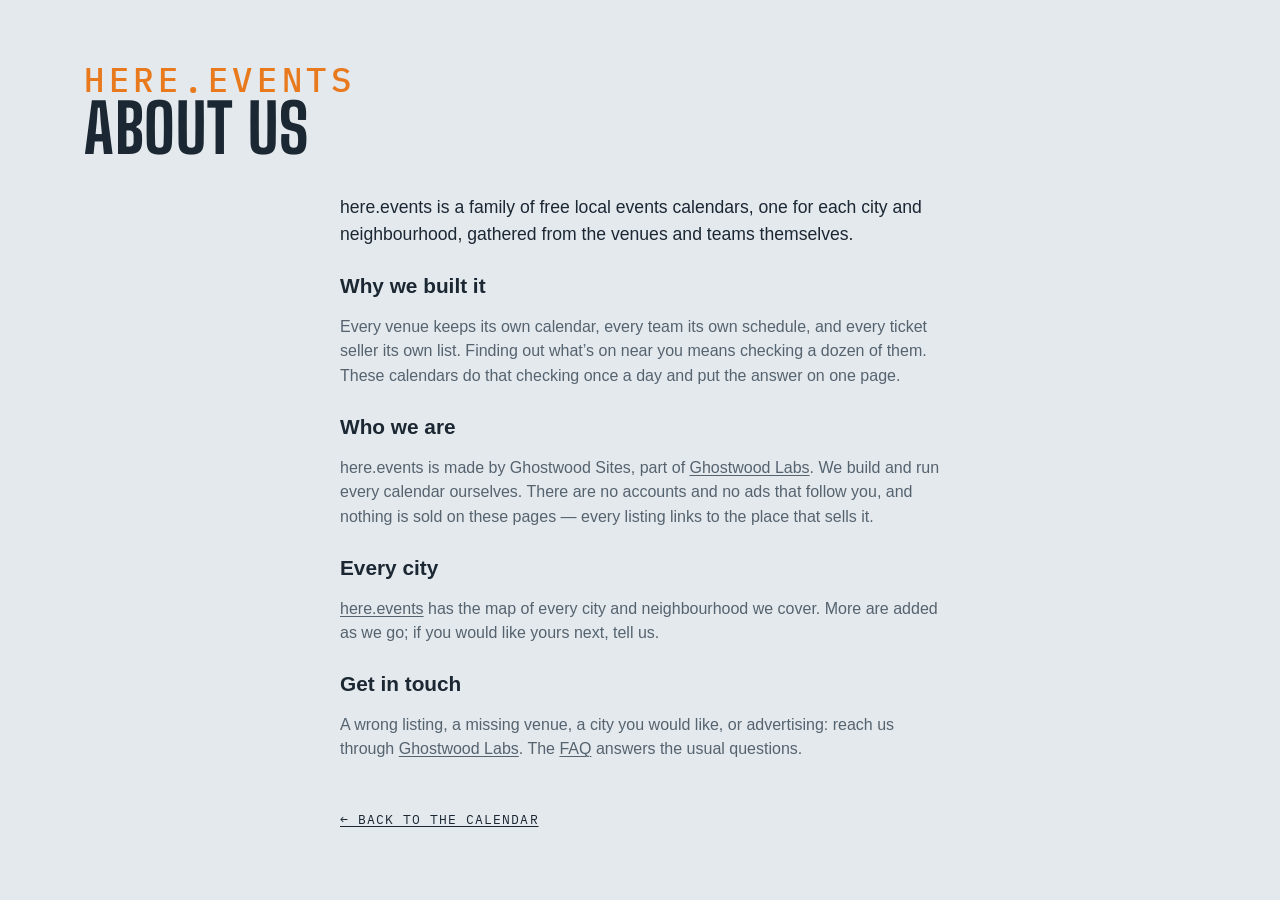
==== site/about.html @ 769c5315 "Sources and About Us as their own pages, FAQ the same on every site, More Cities centred Co-Authored" ====
<!DOCTYPE html>
<html lang="en">
<head>
<meta charset="utf-8">
<meta name="viewport" content="width=device-width, initial-scale=1, viewport-fit=cover">
<meta name="theme-color" media="(prefers-color-scheme: light)" content="#edf1f4">
<meta name="theme-color" media="(prefers-color-scheme: dark)" content="#141a20">
<script>
  try {
    var t = localStorage.getItem('lqa-theme');
    var PHONE = '(max-width: 640px), (pointer: coarse) and (max-height: 500px)';
    if ((t === 'light' || t === 'dark') && !matchMedia(PHONE).matches) document.documentElement.dataset.theme = t;
  } catch (e) { /* no storage — system it is */ }
</script>
<title>About Us — here.events</title>
<meta name="description" content="About here.events: free local events calendars for each city and neighbourhood, gathered from the venues and teams themselves.">
<link rel="icon" href="favicon.svg" type="image/svg+xml">
<link rel="preconnect" href="https://fonts.googleapis.com">
<link rel="preconnect" href="https://fonts.gstatic.com" crossorigin>
<link href="https://fonts.googleapis.com/css2?family=Big+Shoulders:opsz,wght@10..72,500;10..72,700&family=IBM+Plex+Mono:wght@400;500&display=swap" rel="stylesheet">
<link rel="stylesheet" href="styles.css?v=__V__">
<script src="city.js?v=__V__"></script>
</head>
<body>

<!-- the Ghostwood Labs mark, drawn once; the masthead and the footer <use> it -->
<svg width="0" height="0" style="position:absolute" aria-hidden="true">
  <symbol id="gw-mark" viewBox="0 0 576 576">
    <g fill="none" stroke="currentColor" stroke-width="24" stroke-linecap="round" stroke-linejoin="round">
      <path d="M300.19 51.03A26 26 0 0 1 275.81 51.03L235.63 29.71A26 26 0 0 0 210.57 30.08L103.63 91.02A26 26 0 0 0 90.5 113.61L90.5 161.4A26 26 0 0 1 77.38 183.98L39.62 205.52A26 26 0 0 0 26.5 228.1L26.5 347.9A26 26 0 0 0 39.62 370.48L77.38 392.02A26 26 0 0 1 90.5 414.6L90.5 462.39A26 26 0 0 0 103.63 484.98L210.57 545.92A26 26 0 0 0 235.63 546.29L275.81 524.97A26 26 0 0 1 300.19 524.97L340.37 546.29A26 26 0 0 0 365.43 545.92L472.37 484.98A26 26 0 0 0 485.5 462.39L485.5 414.6A26 26 0 0 1 498.62 392.02L536.38 370.48A26 26 0 0 0 549.5 347.9L549.5 228.1A26 26 0 0 0 536.38 205.52L498.62 183.98A26 26 0 0 1 485.5 161.4L485.5 113.61A26 26 0 0 0 472.37 91.02L365.43 30.08A26 26 0 0 0 340.37 29.71L300.19 51.03Z"/>
      <path d="M288 57.5L288 177.5"/>
      <path d="M288 518.5L288 403.5"/>
      <path d="M90.5 176.5L144.63 204.58A26 26 0 0 0 169.19 204.26L209.58 181.92A26 26 0 0 0 223 159.17L223 101.5L158.5 137.5"/>
      <path d="M485.5 176.5L431.37 204.58A26 26 0 0 1 406.81 204.26L366.42 181.92A26 26 0 0 1 353 159.17L353 101.5L417.5 137.5"/>
      <path d="M157 211L157 287.5"/>
      <path d="M419 211L419 287.5"/>
      <path d="M90.5 399.5L144.63 371.42A26 26 0 0 1 169.19 371.74L209.58 394.08A26 26 0 0 1 223 416.83L223 474.5L158.5 438.5"/>
      <path d="M485.5 399.5L431.37 371.42A26 26 0 0 0 406.81 371.74L366.42 394.08A26 26 0 0 0 353 416.83L353 474.5L417.5 438.5"/>
      <path d="M26.5 288L92 325.5L92 250.5"/>
      <path d="M549.5 288L484 325.5L484 250.5"/>
    </g>
  </symbol>
</svg>

<!-- About us (Steve, 2026-10-29: "Create an about us section just to the left of FAQ, make it work
     the same"): one shared page for every city, word for word, like the FAQ. Styled by .ad-page. -->
<header class="masthead">
  <div class="masthead-text">
    <p class="eyebrow">here.events</p>
    <h1>About Us</h1>
  </div>
</header>
<main class="ad-page about-page">
  <p class="ad-lead">here.events is a family of free local events calendars, one for each city and neighbourhood, gathered from the venues and teams themselves.</p>

  <h2>Why we built it</h2>
  <p>Every venue keeps its own calendar, every team its own schedule, and every ticket seller its own list. Finding out what’s on near you means checking a dozen of them. These calendars do that checking once a day and put the answer on one page.</p>

  <h2>Who we are</h2>
  <p>here.events is made by Ghostwood Sites, part of <a href="https://ghostwoodlabs.com/" rel="noopener">Ghostwood Labs</a>. We build and run every calendar ourselves. There are no accounts and no ads that follow you, and nothing is sold on these pages — every listing links to the place that sells it.</p>

  <h2>Every city</h2>
  <p><a href="https://here.events/">here.events</a> has the map of every city and neighbourhood we cover. More are added as we go; if you would like yours next, tell us.</p>

  <h2>Get in touch</h2>
  <p>A wrong listing, a missing venue, a city you would like, or advertising: reach us through <a href="https://ghostwoodlabs.com/" rel="noopener">Ghostwood Labs</a>. The <a href="faq.html">FAQ</a> answers the usual questions.</p>

  <a class="ad-back" href="./">← Back to the calendar</a>
</main>
</body>
</html>
---- site/styles.css ----
/* Lower Queen Anne Events — overcast-sky palette, marquee display type. */

:root {
  --sky: #e4e9ed;        /* overcast paper (a step down from #edf1f4, Steve 2026-10-12: "a little less glaring") */
  --mist: #f7f9fb;       /* card surface (was pure white) */
  --ink: #1b2733;        /* Puget ink */
  --ink-soft: #55636f;
  --ink-bright: #1b2733; /* the logo: pure white in the dark palette, ink here */
  --line: #c3ccd4;
  --gold: #e8791d;       /* Space Needle "Galaxy Gold" */
  --gold-soft: #fbe9d8;
  /* Color coding is muted (a step back from the pure primaries) and each
     group keeps to its own family so a dot or stripe reads as what it is:
     venues are cool (blue → violet → teal), event types are warm (yellow →
     orange → red → pink). */
  /* venue hues (chips, grid ticks, agenda tags): a sweep from teal through
     blue and violet to magenta, neighbors alternating light and dark */
  /* all three families sit a step back from the pure primaries: the same
     hues, less glare, so the stripes and ticks read after the titles */
  --v-knight: #9f3c2d; --v-autzen: #9f5e2d; --v-pkpark: #9f812d; --v-hult: #9b9f2d; --v-mcdonald: #799f2d;
  --v-cuthbert: #579f2d; --v-wow: #349f2d; --v-laneevents: #2d9f48; --v-beall: #2d9f6a; --v-whirled: #2d9f8c;
  --v-jazz: #2d909f; --v-vlt: #2d6e9f; --v-hayward: #2d4b9f; --v-sanders: #312d9f; --v-pape: #532d9f;
  --v-wildish: #752d9f; --v-reser: #982d9f; --v-gill: #9f2d84; --v-lasells: #9f2d62; --v-goss: #9f2d40;
  --venue-text: 72%;     /* how much of the venue hue the card's venue label keeps (light mode) */
  --tint: 26%;           /* the venue wash behind a series card (light mode; 13% in the dark palette) */
  --row-a: #f3f6f8; --row-b: #d6dde3; /* the list's rows alternate light and dark grey; only a series keeps its venue's hue (Steve, 2026-10-20) */
  /* event-type hues (calendar ticks, agenda right edge): concerts salmon and
     arts crimson keep clear of the brand orange; movies slate = "quiet" */
  --t-concert: #d9664f;
  --t-sports: #d4b106;
  --t-arts: #b8303f;
  --t-movie: #7a8a99;
  --t-community: #d63f9c;
  --t-expo: #2a9d8f;      /* conventions & expos: turquoise, the one hue the types didn't use */
  --t-bar: #c28a12;       /* bar nights: amber, an ale between the sports yellow and concert salmon */
  --alert: #e02b26;       /* cancelled / postponed notes: plain bright red */
  --barh-base: 3.4rem;   /* the pinned filter bar's height (chips 2.25rem + padding) */
  --titleh: 1.7rem;      /* the bar's title line (1.2rem + .5rem gap), added while scrolled */
  --barh: var(--barh-base); /* what the sticky things below the bar offset by */
  --rule: color-mix(in srgb, var(--line), var(--ink-soft)); /* list dividers: a step brighter than --line */
  /* the scorebug (the live game block, .tf-bug): a light panel in this theme, the broadcast's charcoal in the dark one (Steve, 2026-10-12: the charcoal panel on the light card looked bad) */
  --bug-bg: #f9fafb; --bug-frame: #c9d2da; --bug-ink: #1b2733; --bug-soft: #55636f; --bug-dim: #7c8894; --bug-rowline: #d5dce3; --bug-off: #b3bcc5; --bug-muted: #6b7784; --bug-score-bg: #ffffff; --bug-shadow: rgba(15, 25, 35, .10); --bug-redzone: #c8261f;
  --bug-bw: 1px; --frame: var(--line); --frame-w: 1px; /* the game block's frame and the bug's rules: hairlines in the card's line colour here, the 2px broadcast frame in the dark theme (Steve, 2026-10-12: "soften … the borders in general") */
  --cell-mix: 22%; --cell-ink: var(--ink); --cell-bar: 4px; --cell-shadow: none; /* the bug's team cells: a wash of the club colour with a bar of it at the left and ink type, instead of the solid cell ("soften the colors here") */
  --tick-mix: var(--ink); --tick-pct: 65%; /* the refresh countdown ring: the club's colour mixed toward ink here, toward white on the dark ground (the mix itself is written in the .tf-refresh rule: a token holding var(--team-2) would resolve here on :root, where no club colour exists, and come out empty) */
  --dot: color-mix(in srgb, var(--ink-soft) 40%, transparent); /* the dotted underline under the watch strip's links */
  --display: "Big Shoulders", "Arial Narrow", sans-serif;
  --body: -apple-system, BlinkMacSystemFont, "Segoe UI", "Helvetica Neue", sans-serif;
  --mono: "IBM Plex Mono", ui-monospace, Menlo, monospace;
}
/* Dark palette. Applies when the system prefers dark and the visitor hasn't
   picked Light, or whenever they've picked Dark (the toggle sets
   data-theme on <html>; "system" leaves it unset). The two blocks must
   stay identical — CSS has no way to give one ruleset two unrelated
   conditions. */
@media (prefers-color-scheme: dark) {
  :root:not([data-theme="light"]) {
    color-scheme: dark;
    --sky: #141a20; --mist: #1d252e; --ink: #e8edf1; --ink-soft: #9aa7b2; --ink-bright: #ffffff;
    --line: #333f4a; --gold: #f08a33; --gold-soft: #3a2a1a;
    --v-knight: #ea9386; --v-autzen: #eab186; --v-pkpark: #eacf86; --v-hult: #e6ea86; --v-mcdonald: #c8ea86;
    --v-cuthbert: #aaea86; --v-wow: #8cea86; --v-laneevents: #86ea9d; --v-beall: #86eabb; --v-whirled: #86ead9;
    --v-jazz: #86dcea; --v-vlt: #86beea; --v-hayward: #86a0ea; --v-sanders: #8986ea; --v-pape: #a786ea;
    --v-wildish: #c586ea; --v-reser: #e386ea; --v-gill: #ea86d2; --v-lasells: #ea86b4; --v-goss: #ea8696;
    --venue-text: 100%; --tint: 13%;
    --row-a: #1e252c; --row-b: #2c343c;
    --t-concert: #f0806a; --t-sports: #f2d21b; --t-arts: #d63a4f;
    --t-movie: #8b9db0; --t-community: #e660a8; --t-expo: #4fd1c5; --t-bar: #e3ad3c; --alert: #ff4b3e;
    --bug-bg: #2b2d30; --bug-frame: #c9cdd2; --bug-ink: #f4f4f4; --bug-soft: #d5d8dc; --bug-dim: #b9bec4; --bug-rowline: #5c6167; --bug-off: #6a6d72; --bug-muted: #4a4f56; --bug-score-bg: #fafafa; --bug-shadow: rgba(0, 0, 0, .35); --bug-redzone: #ff7b7b;
  --bug-bw: 2px; --frame: var(--ink-soft); --frame-w: 2px; --cell-mix: 100%; --cell-ink: #fff; --cell-bar: 0px; --cell-shadow: 0 1px 2px rgba(0, 0, 0, .5);
    --bug-bw: 2px; --frame: var(--ink-soft); --frame-w: 2px; --cell-mix: 100%; --cell-ink: #fff; --cell-bar: 0px; --cell-shadow: 0 1px 2px rgba(0, 0, 0, .5);
    --tick-mix: white; --tick-pct: 45%;
    --dot: color-mix(in srgb, var(--ink-soft) 60%, transparent);
  }
}
:root[data-theme="dark"] {
  color-scheme: dark;
  --sky: #141a20; --mist: #1d252e; --ink: #e8edf1; --ink-soft: #9aa7b2; --ink-bright: #ffffff;
  --line: #333f4a; --gold: #f08a33; --gold-soft: #3a2a1a;
  --v-knight: #ea9386; --v-autzen: #eab186; --v-pkpark: #eacf86; --v-hult: #e6ea86; --v-mcdonald: #c8ea86;
  --v-cuthbert: #aaea86; --v-wow: #8cea86; --v-laneevents: #86ea9d; --v-beall: #86eabb; --v-whirled: #86ead9;
  --v-jazz: #86dcea; --v-vlt: #86beea; --v-hayward: #86a0ea; --v-sanders: #8986ea; --v-pape: #a786ea;
  --v-wildish: #c586ea; --v-reser: #e386ea; --v-gill: #ea86d2; --v-lasells: #ea86b4; --v-goss: #ea8696;
  --venue-text: 100%; --tint: 13%;
  --row-a: #1e252c; --row-b: #2c343c;
  --t-concert: #f0806a; --t-sports: #f2d21b; --t-arts: #d63a4f;
  --t-movie: #8b9db0; --t-community: #e660a8; --t-expo: #4fd1c5; --t-bar: #e3ad3c; --alert: #ff4b3e;
  --bug-bg: #2b2d30; --bug-frame: #c9cdd2; --bug-ink: #f4f4f4; --bug-soft: #d5d8dc; --bug-dim: #b9bec4; --bug-rowline: #5c6167; --bug-off: #6a6d72; --bug-muted: #4a4f56; --bug-score-bg: #fafafa; --bug-shadow: rgba(0, 0, 0, .35); --bug-redzone: #ff7b7b;
  --tick-mix: white; --tick-pct: 45%;
  --dot: color-mix(in srgb, var(--ink-soft) 60%, transparent);
}
:root[data-theme="light"] { color-scheme: light; }

* { box-sizing: border-box; }
html { scroll-behavior: smooth; overflow-x: clip; } /* clip: the footer bleeds to the viewport edges */
@media (prefers-reduced-motion: reduce) { html { scroll-behavior: auto; } }
/* the page is 62rem wide, and steps wider on big screens so event names
   get a single line: the calendar column is fixed, so all of the extra
   width goes to the cards (the footer line follows) */
:root { --pagew: 62rem; }
@media (min-width: 1180px) { :root { --pagew: 72rem; } }
@media (min-width: 1360px) { :root { --pagew: 80rem; } }
body {
  /* no bottom padding: the sticky footer is the page's last thing, and any
     padding here would show as a blank band under it once the list is short.
     A column flex at least a viewport tall, so a short page (the Teams view
     with one team) still puts the footer at the bottom edge */
  display: flex; flex-direction: column; min-height: 100vh; min-height: 100dvh;
  margin: 0 auto; padding: 0 1.25rem; max-width: var(--pagew);
  background: var(--sky); color: var(--ink);
  font: 16px/1.55 var(--body);
}
/* flex items refuse to shrink below their content's minimum width, so one
   unwrappable line (a TV listing, the compact bar's title) would push a whole
   section past a phone's edge; let them shrink like blocks */
body > * { min-width: 0; }
a { color: inherit; text-underline-offset: 2px; }
:focus-visible { outline: 2px solid var(--ink-soft); outline-offset: 2px; }

/* ---- masthead ---- */
.masthead {
  display: flex; flex-wrap: wrap; gap: 1.5rem; align-items: flex-end;
  justify-content: space-between; padding: 2.5rem 0 1rem;
}
.eyebrow {
  font-family: var(--mono); font-size: .8rem; letter-spacing: .12em;
  text-transform: uppercase; color: var(--gold); margin: 0 0 .3rem;
}
h1 {
  font-family: var(--display); font-weight: 700; font-size: clamp(2.6rem, 7vw, 4.2rem);
  line-height: .92; text-transform: uppercase; letter-spacing: .01em; margin: 0;
}
.masthead-text { min-width: 0; max-width: 100%; } /* a flex item would grow to its widest line and push past a phone's edge */
/* "More Cities" (See All until 2026-10-13, Other Places until 2026-10-18): the pill before the theme pill, to the same map (Steve, 2026-10-12); in the pinned bar the chip's text folds away and the map glyph stays */
/* Add To My Calendar: the first of the masthead's tools (Steve, 2026-10-26, "should move here" — beside More Cities; in the bar from 2026-09-16 until then), sized like the More Cities pill beside it */
.masthead-tools #subscribeBtn { order: 3; display: inline-flex; align-items: center; gap: .45rem; min-height: calc(1.7rem + 8px); padding: 0 .95em; }
.masthead-tools #subscribeBtn svg { width: 1rem; height: 1rem; flex: none; }
.masthead-tools #subscribeBtn:hover { border-color: var(--ink-soft); }
.bar-title .masthead-tools #subscribeBtn { min-height: 1.7rem; padding: 0 .5em; } /* icon-only in the title line, like the pill (the label rule is .bar-title .masthead-tools .chip span) */
.masthead-tools .see-all { order: 4; display: inline-flex; align-items: center; gap: .45rem; min-height: calc(1.7rem + 8px); padding: 0 .95em; text-decoration: none; }
.masthead-tools .see-all svg { width: 1rem; height: 1rem; fill: none; stroke: currentColor; stroke-width: 1.6; stroke-linejoin: round; stroke-linecap: round; }
.masthead-tools .see-all:hover { border-color: var(--ink-soft); }
.bar-title .masthead-tools .see-all { min-height: 1.7rem; padding: 0 .5em; }
/* the mark and the name as one thing: the mark stretches to the text's
   height (eyebrow + title) and keeps square, in the footer mark's white */
.masthead { --mast-title: clamp(2.6rem, 7vw, 4.2rem); } /* the title's size; the eyebrow and the mark are cut from it */
.masthead h1 { font-size: var(--mast-title); }
/* the picture (Steve, 2026-09-21: line art, the Needle's crown the focus):
   the top of the Space Needle from the Highsmith aerial, traced to single
   smooth lines at build (a gradient-magnitude pass over the photo, see the
   memory note), a 4.5:1 window from the spire tip to the Queen Anne treeline
   with the Needle centred and the Cascades ridge behind
   (design/lqa-masthead-lines-gen.py). The
   drawing is a luminance mask (masthead-lines.png, white = line) over a box
   of ink, so the lines are the palette's own ink in either theme. A band
   behind the masthead, the Needle toward the right, dissolving into the page
   on every side — no hard edge where the art stops (Steve, 2026-09-21) */
.masthead { min-height: 11rem; overflow: hidden; isolation: isolate; } /* a slim band (Steve, 2026-09-20: minimal) */
.masthead-photo { /* the drawing fills the gap between the name and the theme pill (Steve, 2026-10-05: "in all the modes try to make it fill this space"): a flex item between them, as tall as the band (the negative margins reach over the band's padding) */
  order: 1; flex: 1 1 0; align-self: stretch; min-width: 0; z-index: -1;
  margin: -2.5rem 0 -1rem; pointer-events: none;
  background: #fff; opacity: .9; /* white lines on the dark palette, black on the light one (Steve: "white and black with antialiasing") */
  -webkit-mask-image: url(masthead-lines.png), linear-gradient(to right, transparent 0%, #000 10%, #000 92%, transparent 100%), linear-gradient(to bottom, #000 0%, #000 58%, transparent 100%);
  mask-image: url(masthead-lines.png), linear-gradient(to right, transparent 0%, #000 10%, #000 92%, transparent 100%), linear-gradient(to bottom, #000 0%, #000 58%, transparent 100%);
  -webkit-mask-size: auto 100%, 100% 100%, 100% 100%; mask-size: auto 100%, 100% 100%, 100% 100%; /* the drawing at the band's height, however wide the gap: the Needle stays whole, the ridge beside it shows as far as the gap allows */
  -webkit-mask-position: 50% 0%, 0 0, 0 0; mask-position: 50% 0%, 0 0, 0 0; /* the Needle is at the drawing's centre, so its spire is the centre of the gap at every width (Steve, 2026-10-05: "make the center the top of the needle") */
  -webkit-mask-repeat: no-repeat; mask-repeat: no-repeat;
  mask-mode: luminance, alpha, alpha;
  -webkit-mask-composite: source-in; mask-composite: intersect;
}
.masthead-tools { order: 2; }
:root[data-theme="light"] .masthead-photo { background: #000; opacity: .7; }
@media (prefers-color-scheme: light) { :root:not([data-theme="dark"]) .masthead-photo { background: #000; opacity: .7; } }
.masthead-text { position: relative; }
.masthead .eyebrow { font-size: calc(var(--mast-title) * .5); font-weight: 500; letter-spacing: .14em; margin-bottom: .1rem; line-height: 1; } /* "Seattle": half the title's size (Steve, 2026-09-16: twice the quarter it was), a shade bolder */
/* the masthead's tools (Steve, 2026-09-14): Add To My Calendar (back here
   2026-10-26), the More Cities pill and the theme pill at the masthead's
   right end — the bar below keeps its room for the switch, filters, search,
   the clubs and the season calendar chip */
.masthead { position: relative; }
.masthead-tools { display: flex; align-items: center; gap: .6rem; flex: none; margin-left: auto; }
.sub { color: var(--ink-soft); max-width: 34rem; margin: .8rem 0 0; }

.updated { /* the "Updated …" stamp: an eyebrow line under the title, spaced like the one above it */
  margin: .3rem 0 0; min-height: 1em;
}
/* Solid-ink pill with the page background as its text — a dark pill in
   light mode, a light one in dark — softened on hover (the event sheet's
   Tickets button). */
.btn-cal {
  display: inline-flex; align-items: center; gap: .55em; margin: auto 0;
  font: 600 1rem/1 var(--body); color: var(--sky); background: var(--ink);
  border: 0; border-radius: 999px; padding: .85em 1.4em .85em 1.15em; cursor: pointer;
  transition: background .15s, color .15s;
}
.btn-cal svg { width: 1.15em; height: 1.15em; flex: none; }
.btn-cal:hover { background: var(--ink-soft); color: var(--sky); }
/* the subscribe pop: app.js placeSubscribePop fixes it under the masthead's
   Add To My Calendar button (right edges aligned); these are the fallback
   position and the look */
.pop {
  position: absolute; right: 0; top: calc(100% + 1.1rem); z-index: 10;
  width: min(18rem, 100%); background: var(--mist); border: 1px solid var(--line);
  border-radius: 8px; padding: 1rem 1.1rem; box-shadow: 0 8px 28px rgba(15, 25, 35, .18);
  font-size: .92rem;
}
.pop p { margin: 0 0 .6rem; }
.pop > :last-child { margin-bottom: 0; }
/* everything in the pop sits on one centre line: the checkbox row, the
   three named calendar tiles, the QR / Copy Link chips, then the note */
.pop-tiles { display: grid; grid-template-columns: repeat(3, 4.6rem); justify-content: center; gap: .6rem; margin: 0 0 .7rem; }
.pop-tools { display: flex; justify-content: center; gap: .5rem; margin: 0 0 .9rem; }
.pop-tools .chip { display: inline-flex; align-items: center; gap: .4rem; text-decoration: none; padding: .45em .85em; }
.pop-tools .chip svg { width: 1rem; height: 1rem; flex: none; color: var(--gold); }
.pop-tools .chip:hover { border-color: var(--ink-soft); }
/* Copy Link: a check replaces the icon for a moment after copying */
.pop-tools .chip.is-done svg { display: none; }
.pop-tools .chip.is-done::before { content: "✓"; font-weight: 700; line-height: 1; }
.qr-panel { text-align: center; margin-bottom: .6rem; }
#qrImg {
  display: inline-block; width: 170px; height: 170px;
  background: #fff; padding: 6px; border-radius: 8px;
}
#qrImg svg { display: block; width: 100%; height: 100%; }
/* a tile: the service's icon over its name */
.tile {
  display: grid; justify-items: center; gap: .4rem;
  padding: .6rem .3rem .5rem; border: 1px solid var(--line); border-radius: 10px;
  background: var(--sky); text-decoration: none; color: var(--ink-soft);
}
.tile-logo { width: 2.4rem; height: 2.4rem; border-radius: 8px; object-fit: contain; }
.tile span { font-family: var(--mono); font-size: .62rem; text-transform: uppercase; letter-spacing: .08em; line-height: 1; }
.tile:hover { border-color: var(--ink-soft); color: var(--ink); }
/* ---- filter bar: one row of matching chips ---- */
/* Funnel (filters), Reset, Copy link, Add To Calendar, then the theme toggle
   at the right end. position: relative makes the bar the box the subscribe
   pop hangs from. */
.filterbar {
  display: flex; flex-wrap: nowrap; gap: .6rem; align-items: center;
  margin: .75rem 0 0; position: relative;
}
.filterbar > * { flex-shrink: 0; }
.filterbar .chip {
  display: inline-flex; align-items: center; gap: .45rem; min-height: 2.25rem;
  position: relative; /* for the visually-hidden labels in .is-tight */
}
.filterbar .chip svg { width: 1rem; height: 1rem; flex: none; }
.filterbar .chip:not(:disabled):hover { border-color: var(--ink-soft); }
/* the funnel's chevron is the panel's open/closed indicator. Its outline is
   deliberately the same whether or not a filter is active — Reset lighting
   up is the "something's filtered" signal. */
/* The bar can't wrap. When its content wouldn't fit — app.js measures and
   sets .is-tight — the view switch's words go (see .view-toggle); the labeled
   Add To My Calendar chip that used to shed its label here left the bar for
   the masthead 2026-10-26. */
/* the Teams chip is a switch: solid while its view is on show */
/* the view switch: list | month | home teams, a three-stop pill like the theme's (same rules, .view-toggle) */
.view-toggle[data-active="month"] .theme-knob { left: calc(3px + var(--tt)); }
.view-toggle[data-active="teams"] .theme-knob { left: calc(3px + 2 * var(--tt)); }
.view-toggle button[aria-checked="true"] { color: var(--sky); }
/* while the Teams view is up the agenda's own controls step aside — the
   filters, search, the Today floater, Add To Calendar and the phone's calendar chip */
html.teams-open .search-wrap,
html.teams-open .cal-toggle { display: none; } /* Add To Calendar stays: in Teams mode it offers the club's season feed */
html.teams-open #calToday { display: none; }
.cal-side:not(.is-float) .cal { margin-bottom: 1.6rem; } /* room for the TODAY tab below the docked card */
/* the search box: a chip that takes typing, a magnifier at its right end and
   no placeholder; it gives up width first when the row gets tight */
.filterbar .search-wrap { position: relative; display: flex; flex: 1 1 10rem; min-width: 10rem; max-width: none; } /* the whole of the row's slack (Steve, 2026-10-24, "span the full width"; capped at 28rem from 2026-09-15 until then) */ /* takes whatever room the row has left, never less than a word's worth: the chips drop their labels first (is-tight) */
#searchBox {
  width: 100%; font: 500 .85rem/1 var(--body); color: var(--ink); background: var(--mist);
  border: 1px solid var(--line); border-radius: 999px; padding: .5em 2.4em .5em .95em; min-height: 2.25rem;
  -webkit-appearance: none; appearance: none;
}
#searchBox::-webkit-search-cancel-button { margin-right: .2em; }
/* hover and focus both just brighten the edge — no orange ring on a text box */
#searchBox:hover { border-color: var(--ink-soft); }
#searchBox:focus, #searchBox:focus-visible { outline: none; border-color: var(--ink); }
.search-wrap svg {
  position: absolute; right: .85rem; top: 50%; width: 1rem; height: 1rem;
  transform: translateY(-50%); color: var(--ink-soft); pointer-events: none;
}
/* Right end of the bar, left to right: the calendar chip (narrow layouts
   only), then the season calendar chip (DOM order keeps the chips together;
   flex order places them); the search box grows to fill the gap before them.
   Add To My Calendar was the bar's last chip from 2026-09-16 to 2026-10-26. */
#calToggle { order: 2; }
#viewToggle { order: -1; } /* the view switch leads the bar in either mode (Steve, 2026-09-14) */
/* light / dark: a two-stop pill at the bar's right end, the ink knob
   sliding under the stop in effect (the system's side until a click) */
.theme-toggle {
  position: relative; display: inline-flex; order: 5;
  padding: 3px; border: 1px solid var(--line); border-radius: 999px; background: var(--mist);
}
.theme-toggle { --tt: 2rem; cursor: pointer; } /* stop width — wider on phones for the tap target; the rim and the knob are click targets too (a press anywhere steps the pill) */
.theme-toggle button {
  position: relative; z-index: 1; width: var(--tt); height: 1.7rem; cursor: pointer;
  background: none; border: 0; padding: 0; color: var(--ink-soft); border-radius: 999px;
  display: grid; place-items: center;
}
.theme-toggle button svg { width: 1rem; height: 1rem; }
.theme-toggle button[aria-checked="true"] { color: var(--sky); } /* still a click target: any stop flips */
.theme-toggle button:not([aria-checked="true"]):hover { color: var(--ink); }
.theme-knob {
  position: absolute; top: 3px; left: 3px; width: var(--tt); height: calc(100% - 6px);
  border-radius: 999px; background: var(--ink); transition: left .18s; /* ink knob, page-colored icon — like a checked box */
}
.theme-toggle[data-active="dark"] .theme-knob { left: calc(3px + var(--tt)); }
.theme-toggle[data-active="system"] .theme-knob { left: calc(3px + 2 * var(--tt)); }
@media (prefers-reduced-motion: reduce) { .theme-knob { transition: none; } }
/* the view stops carry their words — List · Month · Teams — while the bar has room (Steve, 2026-10-24,
   "span the full width … display text for the icons if there is space"; Kona first, every city the same day):
   is-tight (app.js fitFilterBar / fitTeamStrip) drops them back to icons, and the ink knob is measured under
   the lit stop by app.js placeKnob (--knob-x/--knob-w), whatever its width. After the .theme-toggle rules so
   width: auto wins. */
.view-toggle button { width: auto; min-width: var(--tt); padding: 0 .7rem 0 .55rem; gap: .4rem; display: inline-flex; align-items: center; justify-content: center; }
.view-toggle .vt-label { font: 500 .8rem/1 var(--body); letter-spacing: .01em; white-space: nowrap; }
.filterbar.is-tight .view-toggle button { padding: 0; width: var(--tt); }
.filterbar.is-tight .vt-label { display: none; }
.view-toggle[data-active] .theme-knob { left: var(--knob-x, 3px); width: var(--knob-w, var(--tt)); transition: left .18s, width .18s; }
@media (prefers-reduced-motion: reduce) { .view-toggle[data-active] .theme-knob { transition: none; } }
/* the Filter button rides at the end of the view pill, past a hairline, in every mode (Steve, 2026-10-24,
   "for all sites, and modes combine these"): icon + word like the stops, the word going with is-tight; while
   the panel is open it wears the ink like a knob of its own. It is not a stop: the knob never moves to it. */
.view-toggle .vt-filter { width: auto; min-width: var(--tt); padding: 0 .7rem 0 .55rem; } /* a stop like the others — no divider (Steve, 2026-10-24: "vert lines should be consistent") */
.filterbar.is-tight .view-toggle .vt-filter { width: auto; padding: 0 .35rem 0 .4rem; }
.view-toggle .vt-filter[aria-expanded="true"], .view-toggle .vt-filter[aria-expanded="true"]:hover { background: var(--ink); color: var(--sky); border-radius: 999px; }
/* the bar stays pinned at the top while the list scrolls (--barh is its
   height — the month dividers and the calendar strip stick just below it);
   the panel floats open under it, over the content, which stays put */
.filter-area {
  position: sticky; top: 0; z-index: 30; background: var(--sky);
  padding: .55rem 0 .6rem; margin-top: .2rem;
}
.filter-area .filterbar { margin: 0; }
/* the pinned bar's title: one slim line above the chips in the masthead's
   face, shown once the masthead itself has scrolled off; --titleh is what
   it adds to the bar, and html.is-scrolled adds that to --barh */
.bar-title { /* one size for all three parts */
  display: flex; align-items: baseline; gap: .9rem; white-space: nowrap;
  font-family: var(--display); font-weight: 700; font-size: 1.1rem; line-height: 1.2rem;
  text-transform: uppercase; letter-spacing: .02em; margin: 0 0 .5rem;
}
.bar-title[hidden] { display: none; } /* an author display beats the UA [hidden] rule */
.eyebrow[hidden], .bar-eyebrow[hidden] { display: none; } /* an empty eyebrow (a city with no neighbourhood) takes no room */
.bar-name { min-width: 0; overflow: hidden; text-overflow: ellipsis; } /* the title gives way first */
.bar-eyebrow { /* "Seattle" and "Updated …" in the masthead's eyebrow face */
  flex: none; font-family: var(--mono); font-weight: 400; letter-spacing: .08em; color: var(--gold);
}
#barUpdated { display: none; } /* the stamp is the footer's alone (Steve, 2026-09-16) */
html.is-scrolled { --titleh: 2.2rem; --barh: calc(var(--barh-base) + var(--titleh)); } /* the title line carries the masthead's tools while scrolled (app.js markStuck moves them): 1.7rem chips + the .5rem gap */
/* the tools in the title line: icon-only chips a size down, the theme pill scaled to match, at the line's right end (the pop still hangs from the bar below) */
.bar-title .masthead-tools { align-self: center; margin-left: auto; gap: .4rem; }
.bar-title .masthead-tools .chip { min-height: 1.7rem; padding: .2em .5em; }
.bar-title .masthead-tools .chip span { position: absolute; width: 1px; height: 1px; overflow: hidden; clip: rect(0 0 0 0); white-space: nowrap; }
.bar-title .masthead-tools .chip svg { width: 1rem; height: 1rem; }
.bar-title .theme-toggle { zoom: .8; }
.filter-panel {
  position: absolute; left: 0; right: 0; top: calc(100% + .5rem); z-index: 20;
  background: var(--mist); border: 1px solid var(--line);
  border-radius: 10px; padding: 1rem 1.1rem;
  box-shadow: 0 12px 36px rgba(0, 0, 0, .3);
  max-height: calc(100vh - 8rem); max-height: calc(100dvh - 8rem); overflow-y: auto;
}
/* Kayak-style panel: columns of checkbox rows, Select all | Clear all links
   per group, an "only" link on hover, and an event count on the right. */
/* the groups sit in columns with a rule between them (a rule above, on
   phones, where they stack) */
.fp-cols { display: grid; grid-template-columns: repeat(auto-fit, minmax(18rem, 1fr)); gap: 1.25rem 0; } /* wide enough that no name wraps; tablets get two columns */
.fp-group { padding: 0 1.25rem; min-width: 0; } /* columns share the width evenly; a long name clips with an ellipsis rather than pushing the next column out of the panel (2026-10-18, the neighbourhood rows) */
.fp-group:first-child { padding-left: 0; }
.fp-group:last-child { padding-right: 0; }
.fp-group + .fp-group { border-left: 1px solid var(--line); }
@media (max-width: 640px) {
  .fp-group { padding: 0; }
  .fp-group + .fp-group { border-left: 0; border-top: 1px solid var(--line); padding-top: 1.1rem; }
}
/* top row: preset chips (the lit one matches the current state) with the
   Sold Out and Holidays switches pushed to the right. They are switches, not
   allow boxes like the rows below (one narrows the list, one adds days), so
   they wear a pill-and-knob face instead of the tick box */
.fp-switch { position: relative; display: flex; align-items: center; gap: .5rem; cursor: pointer; }
.fp-switch input { position: absolute; opacity: 0; width: 1px; height: 1px; }
.sw {
  flex: none; width: 2rem; height: 1.15rem; position: relative;
  border: 1.5px solid var(--ink-soft); border-radius: 1rem; background: var(--mist);
  transition: background .15s, border-color .15s;
}
.sw::after {
  content: ""; position: absolute; top: .1rem; left: .1rem; width: .75rem; height: .75rem;
  border-radius: 50%; background: var(--ink-soft); transition: transform .15s, background .15s;
}
.fp-switch input:checked + .sw { background: var(--ink); border-color: var(--ink); }
.fp-switch input:checked + .sw::after { transform: translateX(.85rem); background: var(--mist); }
.fp-switch:hover .sw { border-color: var(--ink); }
.fp-switch input:focus-visible + .sw { outline: 2px solid var(--ink-soft); outline-offset: 2px; }
.fp-top { display: flex; align-items: center; gap: 1rem; padding: 0 1.25rem; margin: 0 0 1.1rem; }
/* one row that scrolls sideways at every width, never wraps (Steve,
   2026-09-22); a right-edge fade (.is-more-right, app.js presetEdge) says
   more chips sit beyond the edge and lifts once scrolled to the end */
.fp-presets { display: flex; flex-wrap: nowrap; align-items: center; gap: .4rem; flex: 1; min-width: 0; overflow-x: auto; scrollbar-width: none; padding: 2px 0; scroll-padding: 0 1rem; }
.fp-presets::-webkit-scrollbar { display: none; }
.fp-presets.is-more-right { -webkit-mask-image: linear-gradient(to right, #000 calc(100% - 2.6rem), transparent); mask-image: linear-gradient(to right, #000 calc(100% - 2.6rem), transparent); }
.fp-preset { flex: none; }
.fp-soldout { margin-left: auto; white-space: nowrap; flex: none; }
.fp-holidays { white-space: nowrap; flex: none; }
.fp-preset { font-size: .8rem; padding: .4em .85em; min-height: 2rem; }
.fp-preset:hover { border-color: var(--ink-soft); }
.fp-preset.is-on { background: var(--ink); color: var(--sky); border-color: var(--ink); }
.fp-group h3 {
  white-space: nowrap; /* never wraps (Steve, 2026-09-22) */
  font-family: var(--mono); font-size: .68rem; text-transform: uppercase;
  letter-spacing: .1em; color: var(--ink); margin: 0 0 .35rem; font-weight: 700; /* bold, ink (Steve, 2026-09-22) */
  display: flex; align-items: baseline; gap: .6rem;
}
/* All · None at the heading's right end: plain words in the heading's own face, not chips */
.fp-allnone { margin-left: auto; display: inline-flex; align-items: baseline; gap: .35rem; font-weight: 500; color: var(--ink-soft); } /* the links stay quiet next to the bold title */
.fp-allnone i { font-style: normal; opacity: .6; }
.fp-set { font: inherit; letter-spacing: inherit; text-transform: inherit; color: var(--ink-soft); background: none; border: 0; padding: 0; cursor: pointer; text-decoration: underline; text-decoration-color: color-mix(in srgb, var(--ink-soft) 50%, transparent); text-underline-offset: 2px; }
.fp-set:hover { color: var(--ink); text-decoration-color: currentColor; }
.fp-list { display: flex; flex-direction: column; }
.fp-list + h3 { margin-top: 1rem; } /* a second group stacked in the same column */
.fp-list[hidden] + h3 { margin-top: 0; } /* a group folded away leaves the next heading level with the other columns' */
.fp-row { display: flex; align-items: center; gap: .5rem; padding: .3rem .35rem; border-radius: 6px; }
.fp-row:hover { background: var(--sky); }
.fp-check { position: relative; display: flex; align-items: center; gap: .6rem; cursor: pointer; min-width: 0; }
/* the Show | Hide pair at the row's end (Steve, 2026-09-22, third pass):
   two small words joined into one pill. Neither lit = no preference; the
   lit one is ink. Hide lit strikes the row's name */
.fp-seg { flex: none; display: inline-flex; margin-left: auto; border: 1.5px solid var(--line); border-radius: 999px; background: var(--mist); overflow: hidden; }
.fp-seg-b {
  font: inherit; font-size: .68rem; line-height: 1; letter-spacing: .02em; color: var(--ink-soft);
  background: none; border: 0; padding: .28rem .55rem; margin: 0; cursor: pointer;
}
.fp-seg-b + .fp-seg-b { border-left: 1.5px solid var(--line); }
.fp-seg-b:hover { color: var(--ink); background: color-mix(in srgb, var(--ink) 8%, transparent); }
.fp-seg-b[aria-pressed="true"] { color: var(--mist); background: var(--ink); }
.fp-seg-b:focus-visible { outline: 2px solid var(--ink-soft); outline-offset: 2px; }
.fp-check:hover .fp-name { color: var(--ink); }
.fp-name { font-size: .88rem; display: flex; align-items: center; gap: .45rem; white-space: nowrap; min-width: 0; }
.fp-name > * { overflow: hidden; text-overflow: ellipsis; } /* never wraps; a too-narrow column clips with an ellipsis */
.fp-name a { text-decoration-color: var(--line); }
.fp-name a:hover { text-decoration-color: var(--ink-soft); }
.fp-row:has(.fp-seg[data-mode="ex"]) .fp-name { opacity: .55; } /* a hidden row reads dimmed — the colour change alone, no strike-through (Steve, 2026-10-05) */
/* a city-wide site folds its column by neighbourhood (seattle-events, 2026-10-18): the neighbourhood's row carries a chevron that
   opens the rooms under it, indented behind a hairline; its Show | Hide pair works every room at once */
.fp-hood .fp-name { font-weight: 600; }
.fp-fold { flex: none; width: 1.15rem; height: 1.15rem; display: inline-flex; align-items: center; justify-content: center; border: 0; border-radius: 4px; background: none; padding: 0; margin: 0 -.1rem 0 -.2rem; color: var(--ink-soft); cursor: pointer; }
.fp-fold:hover { color: var(--ink); background: color-mix(in srgb, var(--ink) 8%, transparent); }
.fp-fold svg { width: .72rem; height: .72rem; transition: transform .15s; }
.fp-fold[aria-expanded="true"] svg { transform: rotate(90deg); }
.fp-sub { display: flex; flex-direction: column; margin: 0 0 .25rem 1rem; padding-left: .3rem; border-left: 1px solid var(--line); }
.fp-sub[hidden] { display: none; }
.fp-tail .fp-name { color: var(--ink-soft); font-style: italic; } /* the "More rooms" row at a group's foot: the rooms the usual view hides, folded (2026-10-18) */
.fp-tail:has(.fp-seg[data-mode="ex"]) .fp-name { opacity: 1; } /* it is usually all-Hide; dimming it too would make it vanish */
/* three groups — the two venue lists (Lower Queen Anne the wider), Teams
   (Steve, 2026-09-20; Capacity rows dropped 2026-09-22) */
@media (min-width: 641px) and (max-width: 899px) { .fp-tree .fp-cols { grid-template-columns: 1.1fr 1fr; } .fp-tree .fp-group:nth-child(3) { grid-column: 1; border-left: 0; padding-left: 0; padding-right: 1.25rem; border-top: 1px solid var(--line); padding-top: 1rem; margin-top: -.25rem; } } /* tablets: two columns, Teams under Lower Queen Anne (three squeezed the headings into wraps) */
@media (min-width: 900px) { .fp-tree .fp-cols { grid-template-columns: 1.15fr 1fr 1fr; } .fp-tree { right: auto; width: min(100%, 58rem); } } /* three columns of about twelve rows each (Festivals under Home Teams, 2026-10-05); the panel no wider than they need — it used to run the toolbar's width and stretch the rows across it (Steve: "feel free to shrink the width of the filter pop up") */
.fp-note { font-family: var(--mono); font-size: .66rem; color: var(--ink-soft); letter-spacing: .04em; margin-left: .35rem; } /* a band's seat range after its name */
.chip {
  font: 500 .85rem/1 var(--body); cursor: pointer; border-radius: 999px;
  padding: .5em .95em; background: var(--mist); color: var(--ink);
  border: 1px solid var(--line);
}

/* ---- agenda layout: list + docked mini calendar ---- */
.agenda { margin-top: 1.6rem; }
/* the view note: one plain line above the list while the view is not the
   usual one, the way back at its right (app.js renderViewNote) */
.view-note { display: flex; align-items: center; gap: .8rem; flex-wrap: wrap; margin: 0 0 1.1rem; padding: .55rem .9rem; border: 1px solid var(--line); border-radius: 10px; background: var(--mist); font-size: .88rem; }
.fp-group h3[hidden], .fp-list[hidden] { display: none; } /* a group with no rows in this city folds away with its heading (the flex displays above would otherwise beat [hidden]; Steve, 2026-10-11) */
.view-note[hidden] { display: none; }
.view-note .chip { margin-left: auto; font-size: .78rem; padding: .3em .75em; min-height: 1.9rem; }
/* the toast: a word above the footer after hiding something from the sheet, with Undo */
.toast { position: fixed; left: 50%; bottom: calc(3.6rem + env(safe-area-inset-bottom)); transform: translateX(-50%); z-index: 40; display: flex; align-items: center; gap: 1rem; padding: .6rem .6rem .6rem 1rem; border-radius: 999px; background: var(--ink); color: var(--sky); font-size: .88rem; box-shadow: 0 12px 36px rgba(0, 0, 0, .35); max-width: calc(100vw - 2rem); }
.toast[hidden] { display: none; }
.toast button { font: 700 .82rem/1 var(--body); color: var(--gold); background: none; border: 1px solid color-mix(in srgb, var(--sky) 35%, transparent); border-radius: 999px; padding: .45em .9em; cursor: pointer; }
.toast button:hover { border-color: var(--sky); }
.agenda, .teams { margin-bottom: 1.5rem; } /* the gap above the footer (its own top margin is auto) */
.agenda-layout {
  display: grid; grid-template-columns: minmax(0, 1fr) 18rem;
  gap: 0 2.5rem; align-items: start;
}
.agenda-layout > ol { grid-column: 1; }
.cal-side { position: sticky; top: calc(var(--barh) + .5rem); grid-column: 2; grid-row: 1; } /* same offset under the bar as the pops */
/* the Add To Calendar pop hangs over the docked calendar (same width, same right edge)
   and is shorter, so the calendar steps out while the pop is open */
.cal-side:not(.is-float) .cal { transition: opacity .15s; }
html.pop-open .cal-side:not(.is-float) .cal { opacity: 0; pointer-events: none; }
/* Below the page's full width (62rem + padding) the calendar never docks —
   beside the list it would squeeze the cards to a sliver — so from here
   down it floats over the list instead. */
@media (max-width: 1023px) {
  .agenda-layout { display: flex; flex-direction: column; }
  /* the grid's align-items: start carries over; the strip must span the
     column or it shrinks to its content (it has none, so its right edge —
     where the handle hangs — would be the left edge of the page) */
  .cal-side { align-self: stretch; width: 100%; }
  /* a zero-height sticky strip, first in the column, carrying the handle
     (hanging off its right end) and the floating calendar; both ride along
     as the list scrolls */
  .cal-side { order: -1; height: 0; top: calc(var(--barh) + .5rem); z-index: 15; }
  .cal-side.is-float .cal {
    position: absolute; z-index: 14; right: 0; top: 0; /* right under the pinned bar */
    width: min(22rem, 100%);
    max-height: calc(100vh - 5rem); max-height: calc(100dvh - 5rem); overflow-y: auto;
  }
  .cal-side.is-float .cal-month { box-shadow: 0 12px 36px rgba(0, 0, 0, .3); }
}

/* ---- the Month view: the month's events, as the filters leave them, on one calendar ---- */
html.month-open .agenda-layout, html.month-open .cal-toggle { display: none; } /* the list and its mini calendar step aside; the board is the month */
/* ---- the month view: one continuous grid of weeks, square days (Steve, 2026-09-15) ----
   The grid runs from this month on with no end (app.js appends months as
   the sentinel nears the window), sized to the window: seven squares across,
   the page scrolling down them under the pinned filter bar; the ‹ MONTH ›
   header and the weekday row stick under the bar and name the month at the
   top (the sticky footer stays pinned at the bottom as everywhere). A day
   carries its events' names only, as many as fit, the rest folded into
   "+N more" (fitBoardCells); a tap on the day opens the card listing them all. */
.month-board[hidden] { display: none; }
.month-board { margin: 0 auto; max-width: 100%; position: relative; } /* app.js sizeBoard sets its width: seven squares that show the whole month in the window at the top of the page, centred when that is narrower than the page */
.mb-sticky { position: sticky; top: var(--barh); z-index: 6; background: var(--sky); padding-top: 1.9rem; } /* the room is the TODAY tab's, which rises from the header (Steve: an up tab) */
.mb-head { position: relative; } /* the tab and, on a centred board, the vertical month name hang off it */
/* TODAY over the month view's header: the same tab, upside down — rising from the header's top edge */
.cal-head button.cal-today-tab { width: auto; height: auto; min-width: 0; min-height: 0; display: inline-flex; border-radius: 6px 6px 0 0; } /* not the header's arrow-button size, nor the phones' 2.75rem touch minimum */
.cal-head button.cal-today-tab svg { width: .85rem; height: .85rem; }
.cal-head button.cal-today-tab[hidden] { display: none; } /* the override above would otherwise beat [hidden] */
.mb-head .cal-today-tab { top: auto; bottom: 100%; border-top: 2px solid var(--ink-soft); border-bottom: 0; border-radius: 6px 6px 0 0; padding: .24rem .7rem .3rem; box-shadow: 0 -3px 8px rgba(0, 0, 0, .25); }
/* the board centred narrower than the page (sizeBoard's is-narrow): the months' names stand beside their blocks, so the header keeps only ‹ › */
/* …and on a centred board the header goes altogether (Steve, 2026-09-16: "useless" — the names beside the blocks say the month and open the picker; scrolling moves the months); what stays is the sticky anchor, a hair tall, and TODAY as a chip under the filter bar while another month is at the top */
.month-board.is-narrow .mb-head { display: none; }
.month-board.is-narrow .mb-sticky { padding-top: 0; height: .4rem; }
.month-board.is-narrow .mb-sticky > .cal-today-tab { top: .4rem; bottom: auto; border: 2px solid var(--ink-soft); border-radius: 6px; box-shadow: 0 3px 8px rgba(0, 0, 0, .25); } /* painted: the days scroll under it, not through the gap to the bar; the TODAY tab hangs from its foot */
.mb-sticky .mb-head { border-bottom: 2px solid var(--ink-soft); border-radius: 10px; padding-bottom: .3rem; } /* the header on its own: the weekday row went with each month */
.mb-wdays { display: grid; grid-template-columns: repeat(7, minmax(0, 1fr)); background: var(--mist); border: 2px solid var(--ink-soft); border-bottom: 0; border-radius: 10px 10px 0 0; font-family: var(--mono); font-size: .62rem; letter-spacing: .1em; text-transform: uppercase; color: var(--ink-soft); }
.mb-wdays span { padding: .1rem .35rem .3rem; text-align: center; } /* centred over the column (Steve, 2026-09-16) */
/* every month its own block (Steve, 2026-09-15): a framed grid padded to whole weeks with blank slots, a gap between months, its name standing beside it on a centred board */
.mb-month { position: relative; margin-top: .8rem; }
.mb-days { border: 2px solid var(--ink-soft); border-radius: 0 0 10px 10px; overflow: hidden; grid-auto-rows: auto; }
/* the month's name: standing beside its block on a centred board; on a full-width board the pinned ‹ MONTH › bar names the month, so no heading over the block as well (it read twice — Steve's review, 2026-09-16) */
.mb-mname { display: none; font: 700 .95rem/1 var(--display); text-transform: uppercase; letter-spacing: .12em; color: var(--ink); background: none; border: 0; padding: .15rem .1rem .35rem; margin: 0; cursor: pointer; text-align: left; border-radius: 6px; }
.mb-mname:hover { color: var(--ink-soft); }
.month-board.is-narrow .mb-mname { display: block; position: absolute; right: calc(100% + .9rem); top: 50%; translate: 0 -50%; /* centred on its block (Steve, 2026-09-15) */ writing-mode: vertical-rl; transform: rotate(180deg); transform-origin: center; font: 700 var(--mname, 3rem)/1 var(--display); text-transform: uppercase; letter-spacing: .08em; color: var(--ink); background: none; border: 0; padding: 0; margin: 0; cursor: pointer; white-space: nowrap; border-radius: 6px; }
.month-board.is-narrow .mb-mname:hover { color: var(--ink-soft); }
.month-board.is-narrow .mb-mname:focus-visible { outline: 2px solid var(--ink); outline-offset: 4px; }
.month-board.is-short .mb-days > .cal-day { aspect-ratio: auto; height: var(--cellh); } /* a full-width board that would run past the window: the days give up a little height (never under 60% of their width) so the month fits (app.js sizeBoard) */
.mb-days > .cal-day { aspect-ratio: 1; height: auto; display: flex; flex-direction: column; align-items: stretch; gap: .15rem; padding: .3rem .3rem .35rem; cursor: pointer; }
.mb-days > .cal-day:hover { background: color-mix(in srgb, var(--ink) 6%, var(--mist)); }
.mb-days > .cal-day.is-today:hover { background: color-mix(in srgb, var(--ink) 26%, var(--mist)); }
.mb-days > .cal-day.is-blank { aspect-ratio: 1; margin: 0; width: auto; cursor: default; background: color-mix(in srgb, var(--line) 35%, var(--mist)); } /* a padding slot is a cell like the rest, a shade darker */
.mb-days > .cal-day.is-blank:hover { background: color-mix(in srgb, var(--line) 35%, var(--mist)); }
.mb-days .num { font-size: clamp(.72rem, 1.3vw, 1rem); line-height: 1; margin-bottom: .1rem; }
.mb-days .hol { font-size: .58rem; line-height: 1.2; color: var(--gold); letter-spacing: .06em; text-transform: uppercase; }
.mb-days .ticks { display: none; } /* phones only (below) */
/* an event on a day: its name only (Steve, 2026-09-15 — no times), one line in its venue's colour */
/* no venue colours on the names (Steve, 2026-09-15, late): plain ink, a neutral wash on hover and in the day's card */
.mb-ev { display: block; flex: none; width: 100%; text-align: left; font-family: var(--body); font-size: .7rem; line-height: 1.25; color: var(--ink); background: none; border: 0; border-radius: 4px; padding: .12rem .2rem; cursor: pointer; overflow: hidden; text-overflow: ellipsis; white-space: nowrap; font-weight: 600; }
.mb-ev:hover { background: color-mix(in srgb, var(--ink) 10%, transparent); }
.mb-ev[hidden] { display: none; }
.mb-ev.is-off { text-decoration: line-through; opacity: .7; }
.mb-more { flex: none; align-self: flex-start; font: inherit; font-family: var(--mono); font-size: .62rem; color: var(--ink-soft); background: none; border: 0; padding: .1rem .2rem; cursor: pointer; }
.mb-more[hidden] { display: none; }
.mb-more:hover { color: var(--ink); }
.mb-days .cal-day.is-past .mb-ev { opacity: .55; }
.mb-sentinel { height: 1px; }
/* the day's card: opens over the tapped day (the day, grown) and lists everything on it */
.mb-pop { position: fixed; z-index: 31; background: var(--mist); border: 2px solid var(--ink-soft); border-radius: 10px; box-shadow: 0 14px 40px rgba(0, 0, 0, .35); padding: .6rem .7rem .7rem; max-height: min(70vh, 32rem); overflow-y: auto; transform-origin: top left; animation: mb-pop-in .16s ease-out; }
@keyframes mb-pop-in { from { opacity: 0; transform: scale(.94); } to { opacity: 1; transform: none; } }
@media (prefers-reduced-motion: reduce) { .mb-pop { animation: none; } }
@media (max-width: 640px) { .mb-pop { left: 0; right: 0; bottom: 0; top: auto; width: auto; max-height: 70vh; border-radius: 12px 12px 0 0; border-bottom: 0; padding-bottom: calc(.7rem + env(safe-area-inset-bottom, 0px)); transform-origin: bottom center; } } /* a sheet from the foot, like the event's (app.js openDayPop leaves the position to this) */
.mb-pop h3 { font-family: var(--display); font-weight: 700; font-size: 1rem; text-transform: uppercase; letter-spacing: .06em; margin: 0 0 .5rem; display: flex; align-items: baseline; gap: .6rem; }
.mb-pop h3 .mb-pop-n { font-family: var(--mono); font-weight: 400; font-size: .68rem; letter-spacing: .1em; color: var(--ink-soft); }
.mb-pop .mb-ev { font-size: .85rem; padding: .4rem .6rem; margin-bottom: .35rem; white-space: normal; background: color-mix(in srgb, var(--ink) 6%, transparent); }
.mb-pop .mb-ev:hover { background: color-mix(in srgb, var(--ink) 14%, transparent); }
.mb-pop .mb-ev .mb-sub { display: block; font-family: var(--mono); font-weight: 400; font-size: .68rem; letter-spacing: .04em; color: var(--ink-soft); margin-top: .1rem; }
.mb-pop .mb-none { font-family: var(--mono); font-size: .8rem; color: var(--ink-soft); margin: 0; }
@media (max-width: 640px) { /* phones: the days are too small for names — they carry the venue ticks; the tap opens the same card */
  .mb-days > .cal-day { padding: .2rem .25rem; gap: .1rem; }
  .mb-days .hol, .mb-days .mb-ev, .mb-days .mb-more { display: none; }
  .mb-days .ticks { display: flex; }
}

/* ---- mini month calendar: a nav bar, then one framed card per month ---- */
.cal { display: grid; gap: 0; position: relative; } /* the header bar and the card are one piece; the TODAY tab hangs from its foot */
/* TODAY: a tab out of the calendar's foot, the odds tab's cut (Steve, 2026-09-15) — shown only while the list has left today (app.js syncTodayFloat) */
.cal-today-tab {
  position: absolute; top: 100%; left: 50%; transform: translateX(-50%); z-index: 4; display: inline-flex; align-items: center; gap: .35rem;
  font: 700 .62rem/1 var(--mono); letter-spacing: .14em; text-transform: uppercase; color: #f4f4f4; background: #2b2d30;
  border: 2px solid var(--ink-soft); border-top: 0; border-radius: 0 0 6px 6px; padding: .28rem .7rem .24rem; cursor: pointer; zoom: 1.15; /* the frame's own colour (Steve, 2026-09-15: the borders should match) */
  box-shadow: 0 3px 8px rgba(0, 0, 0, .25);
}
.cal-today-tab svg { width: .85rem; height: .85rem; }
.cal-today-tab:hover { background: #3a3d41; }
.cal-today-tab[hidden] { display: none; }
.cal[hidden] { display: none; } /* an author display beats the UA [hidden] rule */
.cal-months { display: grid; gap: 1.1rem; grid-auto-rows: max-content; } /* rows stay card-sized even while the reel pins the box's height */
/* when the month changes the cards move like a reel (app.js swapCal):
   forward, the top card scrolls up and out while the new one rises in from
   below; backward is the mirror. The box is clipped for the run. */
.cal-month { background: var(--mist); border: 2px solid var(--ink-soft); border-radius: 10px; overflow: hidden; }
/* ‹ MONTH › as the card's header: ‹ flush left, › flush right, the name
   dead center, joined to the card below (Today is a floater at the lower right) */
.cal-head {
  display: grid; grid-template-columns: 1fr auto 1fr; align-items: center;
  padding: .3rem .3rem .1rem; background: var(--mist);
  border: 2px solid var(--ink-soft); border-bottom: 0; border-radius: 10px 10px 0 0; /* the month card's frame */
}
.cal-head #calNext, .cal-head #mbNext { justify-self: end; } /* ‹ flush left, › flush right on both calendars */
.cal-head button.cal-cur { /* the month's name: a button that opens the month / year picker (outranks the bar's control rule below) */
  font-family: var(--display); font-weight: 700; font-size: 1rem;
  text-transform: uppercase; letter-spacing: .12em; text-align: center;
  display: inline-block; background: none; border: 0; color: var(--ink); cursor: pointer; padding: .1rem .5rem; border-radius: 6px; width: auto; min-width: 0; height: auto; min-height: 0;
}
.cal-head button.cal-cur:hover { background: color-mix(in srgb, var(--ink) 10%, var(--mist)); }
/* the month / year picker under a calendar's header (app.js openMonthPick) */
.cal-pick { position: fixed; z-index: 30; width: 15rem; padding: .6rem; background: var(--mist); border: 1px solid var(--line); border-radius: 10px; box-shadow: 0 12px 36px rgba(0, 0, 0, .3); }
.cp-head { display: grid; grid-template-columns: 2rem 1fr 2rem; align-items: center; margin-bottom: .45rem; }
.cp-head button { background: none; border: 0; color: var(--ink); font-size: 1.3rem; line-height: 1; cursor: pointer; border-radius: 6px; height: 1.75rem; }
.cp-head button:disabled { opacity: .3; cursor: default; }
.cp-head button:not(:disabled):hover { background: color-mix(in srgb, var(--ink) 10%, var(--mist)); }
.cp-year { font-family: var(--display); font-weight: 700; font-size: 1.05rem; letter-spacing: .1em; text-align: center; }
.cp-grid { display: grid; grid-template-columns: repeat(3, 1fr); gap: .3rem; }
.cp-grid button { font-family: var(--mono); font-size: .78rem; text-transform: uppercase; letter-spacing: .06em; padding: .45rem 0; background: none; border: 1px solid var(--line); border-radius: 6px; color: var(--ink); cursor: pointer; }
.cp-grid button:disabled { opacity: .3; cursor: default; }
.cp-grid button:not(:disabled):hover { border-color: var(--ink-soft); }
.cp-grid button.is-on { background: var(--ink); color: var(--sky); border-color: var(--ink); }
.cal-head button { /* flat controls inside the bar */
  display: inline-grid; place-items: center; width: 2rem; height: 1.75rem; cursor: pointer;
  background: none; color: var(--ink); border: 0; border-radius: 6px;
  transition: background .15s, transform .1s;
}
.cal-head button svg { width: 1rem; height: 1rem; }
.cal-head button:disabled { opacity: .3; cursor: default; }
.cal-head button:not(:disabled):hover { background: color-mix(in srgb, var(--ink) 10%, var(--mist)); }
.cal-head button:not(:disabled):active { transform: translateY(1px); }
.cal-month { border-radius: 0 0 10px 10px; }
.cal-mname { display: none; } /* the header carries the name */
/* floating over the list on a small screen the pair's outline is a touch
   brighter than the docked hairline, being over content */
.cal-side.is-float .cal-head, .cal-side.is-float .cal-month { border-color: color-mix(in srgb, var(--ink) 40%, var(--ink-soft)); }
/* each card: its name across the top in the display face, over a hairline
   where the weekday row used to be, then only its own days (the grid is
   padded to whole weeks with blank cells, never with the neighbor months'
   dates; the columns run Sunday to Saturday)  */
.cal-mname { padding: .45rem .6rem .3rem; border-bottom: 1px solid var(--line); font-size: .95rem; letter-spacing: .12em; }
.cal-days { display: grid; grid-template-columns: repeat(7, minmax(0, 1fr)); gap: 1px; background: var(--line); } /* minmax(0, …): a day's row of ticks can't widen its column, so the seven fit a 320px phone (the ticks wrap under) */
.cal-days > * {
  aspect-ratio: 1; padding: .2rem .25rem; /* square cells */
  font-family: var(--mono); font-size: .68rem; text-align: left; vertical-align: top;
}
/* The hairlines are the 1px gaps of the grid showing the container's line
   color through — so every horizontal and vertical line is one continuous
   stroke on the same pixel row/column. Each real day is an opaque cell, so
   it comes out boxed on all four sides. The padding slots before the 1st
   and after the last day are opaque too and stretch one pixel into the gap
   beside them (leading ones to the left, trailing ones to the right and
   down) so no lines are drawn between padding slots — only where they meet
   a day, plus the rule under the month's name, which runs the full width. */
/* a day: the number top-left (a button centres its content otherwise, so a
   day with two rows of ticks lifted its number), the ticks under it as a
   centred block of at most four a row (Steve, 2026-09-15) */
.cal-day { background: var(--mist); border: 0; color: var(--ink); display: flex; flex-direction: column; align-items: stretch; justify-content: flex-start; width: 100%; min-width: 0; overflow: hidden; }
.cal-day.is-blank { width: auto; aspect-ratio: auto; margin: 0 0 0 -1px; } /* stretches with its margins; the row's height comes from its days */
.cal-day:not(.is-blank) ~ .cal-day.is-blank { margin: 0 -1px -1px 0; }
button.cal-day { cursor: pointer; }
/* inset ring rather than a border so the cell doesn't shift; the fill is a
   touch of ink over the card (lighter in dark mode, darker in light), so
   it reads in both themes */
button.cal-day:hover { background: color-mix(in srgb, var(--ink) 10%, var(--mist)); box-shadow: inset 0 0 0 1px var(--ink-soft); }
.cal-day .num { display: block; font-size: .88rem; line-height: 1; text-align: left; }
/* today: the hover treatment, a touch brighter, held */
.cal-day.is-today { background: color-mix(in srgb, var(--ink) 20%, var(--mist)); box-shadow: inset 0 0 0 1px var(--ink); }
.cal-day.is-today .num { font-weight: 700; }
/* three round dots at most, centred, then a "+" for the rest — the row sits at the cell's foot, the + the dots' own height and on their line (Steve, 2026-09-15 / 16) */
.ticks { display: flex; justify-content: center; align-items: center; gap: 2px; margin: auto auto 0; padding-top: .3rem; height: .32rem; box-sizing: content-box; }
.ticks i { width: .32rem; height: .32rem; border-radius: 50%; background: var(--dot, var(--ink-soft)); flex: none; }
.ticks .tick-more { display: block; width: .32rem; height: .32rem; margin-left: 1px; flex: none; color: var(--ink-soft); background: linear-gradient(currentColor, currentColor) center / 100% 1.5px no-repeat, linear-gradient(currentColor, currentColor) center / 1.5px 100% no-repeat; font-size: 0; }
/* past days go grey: the number in the soft ink, the venue ticks washed
   out — still tinted enough to tell venues apart, just clearly behind us */
.cal-day.is-past { color: var(--ink-soft); }
.cal-day.is-past .ticks i { filter: saturate(.4); opacity: .6; }

/* ---- agenda ---- */
.agenda ol { list-style: none; margin: 0; padding: 0; }
.agenda .empty { color: var(--ink-soft); }
/* dividers: a name centered between two rules, in the masthead's stamp type
   (see .updated) a size down. The month one is stuck to the top of the
   viewport while its month scrolls by (the next month's slides over it);
   holiday ones just scroll past. */
/* the name sits on a rule that fades out toward both edges (the rule is the
   row's background; the name's own background knocks it out behind the text) */
.month-row, .holiday-row {
  position: relative; display: flex; justify-content: center; align-items: center; gap: .6rem; flex-wrap: wrap;
  padding: .6rem 0 .45rem;
  font-family: var(--display); font-weight: 700; font-size: 1.2rem; line-height: 1;
  text-transform: uppercase; letter-spacing: .08em; color: var(--ink);
  /* opaque above the rule, fading out below it: while stuck, the rows
     scroll on under the lower half and dissolve as they near the line, so
     they never run into the oval that hangs below it */
  background: linear-gradient(var(--sky) 50%, transparent);
}
/* the rule itself: a 1px layer at the row's center, above the shadow. A
   month's warms to the brand orange at the middle like the footer's edge;
   a holiday's stays the plain list rule */
.month-row::before, .holiday-row::before {
  content: ""; position: absolute; left: 0; right: 0; top: 50%; height: 1px; z-index: 1;
  background: linear-gradient(90deg, transparent, var(--rule) 15%, var(--rule) 85%, transparent);
}
.month-row::before { background: linear-gradient(90deg, transparent, var(--line) 15%, var(--gold) 50%, var(--line) 85%, transparent); }
.month-row > span, .holiday-row > span { position: relative; z-index: 1; background: var(--sky); padding: 0 .9rem; }
/* the label sits in an oval the rule runs into: the same 1px line as the
   rule, bent around the name (months and holidays alike) */
.month-row > span, .holiday-row > span {
  border: 1px solid var(--rule); border-radius: 999px; padding: .4em 1.1em .3em;
  background: color-mix(in srgb, var(--rule) 15%, var(--sky)); /* a whisper above the page, well clear of the outline */
}
.month-row > span:not(.hol-pill) { border-color: var(--gold); } /* the month oval takes the orange its rule arrives in */
.holiday-row > span, .month-row > .hol-pill { display: inline-flex; align-items: center; gap: .5rem; }
/* a holiday is a flag, not another divider: a solid orange pill, ink type,
   on the same orange-centred rule as a month's */
.holiday-row::before { background: linear-gradient(90deg, transparent, var(--line) 15%, var(--gold) 50%, var(--line) 85%, transparent); }
.holiday-row > span, .month-row > .hol-pill { background: var(--gold); border-color: var(--gold); color: #1b2733; }
/* a holiday sharing the month's row: its own pill beside the month's, a
   size down like a holiday row, gone while the month is stuck up top */
.month-row > .hol-pill { font-size: 1.05rem; }
.month-row.is-stuck > .hol-pill { display: none; }
/* a month with only holidays: the month oval ends on the page's centre line,
   every month's the same, and its holidays stack to the right of it — so the
   months line up down the page instead of drifting with the pills beside them */
.month-row.has-hol:not(.is-stuck) { display: grid; grid-template-columns: 11.5rem minmax(0, 1fr); gap: .4rem .6rem; align-items: center; } /* a fixed month column from the left: the ovals line up on its edge and the pills get the rest of the row, no empty half on the left */
@media (max-width: 640px) { .month-row.has-hol:not(.is-stuck) { grid-template-columns: minmax(0, 2fr) minmax(0, 3fr); } }
.month-row.has-hol:not(.is-stuck) > span:not(.hol-pill) { grid-column: 1; grid-row: 1 / span var(--hols, 1); justify-self: end; align-self: center; } /* centred on the pills' rows: no more rows than pills, or the gaps of empty rows would pull it down */
.month-row.has-hol:not(.is-stuck) > .hol-pill { grid-column: 2; justify-self: start; }
.month-row { position: sticky; top: var(--barh); z-index: 5; }
.month-group { display: block; } /* one per month: the sticky divider's bounds, so the next month pushes it out */
.holiday-row { font-size: 1.05rem; }
.month-row + .day-row, .holiday-row + .day-row { background: none; }
/* the rule between days fades out toward both edges */
.day-row {
  display: grid; grid-template-columns: 5.2rem 1fr; gap: 1rem;
  padding: 1rem 0;
  scroll-margin-top: calc(var(--barh) + .5rem); /* a jumped-to day lands under the pinned bar, not behind it */
  background: linear-gradient(90deg, transparent, var(--rule) 15%, var(--rule) 85%, transparent) top / 100% 1px no-repeat;
}
.day-row.is-past { opacity: .5; }
/* ---- series: "n of N" under the time, and a git-style graph in a gutter
   right of the cards (one lane per concurrent series, --gutter set by
   app.js) whose lines, in the mini calendar's border colour, curve into
   each card's right edge ---- */
.agenda-layout.has-series .day-row { grid-template-columns: 5.2rem 1fr var(--gutter); }
/* clip: a series line continuing from the previous page starts at the very
   top edge, and its round cap would otherwise poke out above the list */
#agenda { position: relative; overflow: clip; }
.series-graph { position: absolute; left: 0; top: 0; pointer-events: none; overflow: visible; }
/* a hairline in the calendar's border colour; at each join a faint
   mirrored pair carries the curves on into the card */
.sg-line { fill: none; stroke-width: 1.5; stroke-opacity: .85; stroke-linecap: round; pointer-events: stroke; }
.sg-trunk { stroke: var(--ink-soft); pointer-events: none; } /* a merged lane's shared line */
.series-n { position: absolute; right: .55em; bottom: .45em; font: .68rem/1 var(--mono); color: var(--ink-soft); letter-spacing: .04em; white-space: nowrap; } /* "1 of 2" at the card's lower right (Steve, 2026-09-22) */
.ev:has(.team-mark) .series-n { right: calc(2.9rem + .75rem + .6rem); } /* clear of the crest */
.ev:has(.series-n) { padding-bottom: 1.15em; } /* room under the last line for the marker */
@media (max-width: 640px) { .series-graph { display: none; } }
/* the day's number and weekday sit centred on the day's FIRST event (Steve,
   2026-09-15): app.js alignRails gives the rail that row's height, and the
   rail centres its two lines in it */
.date-rail { text-align: center; align-self: start; display: flex; flex-direction: column; justify-content: center; gap: .1rem; } /* the same line metrics as the clock (.t-clock), so the two centre on one midpoint */
.date-rail .dnum {
  font-family: var(--display); font-weight: 700; font-size: 2.6rem; line-height: 1; display: block;
}
.date-rail .dmeta {
  font-family: var(--mono); font-size: .7rem; text-transform: uppercase;
  letter-spacing: .06em; color: var(--ink-soft); line-height: 1; /* "WEDNESDAY" fits the rail; line-height 1 like the clock's PM */
}
.day-events { display: grid; gap: .6rem; align-content: start; }
.agenda .day-events > .ev { background: var(--row-a); } /* the list only: the Teams schedule keeps its home-game wash */
.agenda .day-events > .ev:nth-child(even) { background: var(--row-b); }
/* a series row carries a whisper of its venue's color (set inline by app.js); the rest are the greys above */
.ev { display: flex; gap: .8rem; align-items: flex-start; padding: .45em .55em; border-radius: 6px; position: relative; overflow: hidden; }
.ev-body { display: flex; flex-direction: column; align-items: flex-start; gap: .18rem; min-width: 0; }
.ev-title { display: flex; align-items: center; gap: .45rem; min-width: 0; }
/* home games carry the team crest as a monochrome watermark at the row's
   right — grayscale in light mode, inverted to white-on-dark in dark mode */
/* a row with a mark keeps its text clear of it — the title wraps rather than
   running underneath (mark width + its inset + a little breathing room) */
.ev:has(.team-mark) { padding-right: calc(2.9rem + .75rem + .6rem); }
.team-mark {
  position: absolute; right: .75rem; top: 50%; transform: translateY(-50%);
  width: 2.9rem; height: 2.9rem; object-fit: contain;
  opacity: .7; pointer-events: none;
  filter: grayscale(1);
}
@media (prefers-color-scheme: dark) {
  :root:not([data-theme="light"]) .team-mark { filter: grayscale(1) invert(1) brightness(1.35); }
}
:root[data-theme="dark"] .team-mark { filter: grayscale(1) invert(1) brightness(1.35); }
/* a bar's supplied logo (site/marks/) keeps its own look in both themes —
   no grayscale, no inversion. Full strength: the Goat's is gold line art on
   a near-black disc, and on a dark card only the lines show, so dark mode
   also lifts its brightness to keep the gold legible. */
:root .team-mark.venue-mark { filter: none; opacity: 1; }
@media (prefers-color-scheme: dark) {
  :root:not([data-theme="light"]) .team-mark.venue-mark { filter: brightness(1.5) saturate(1.15); }
}
:root[data-theme="dark"] .team-mark.venue-mark { filter: brightness(1.5) saturate(1.15); }
.ev a { font-weight: 600; text-decoration-color: var(--line); }
.ev a:hover { text-decoration-color: var(--ink-soft); }
.ev .time { font-family: var(--mono); font-size: .8rem; color: var(--ink-soft); min-width: 5.5rem; padding-top: .15em; display: flex; flex-direction: column; gap: .1rem; }
/* all-day rows lead their day; the clock face reads ALL over DAY (app.js
   clockCell, Steve 2026-10-14 — the word "all day" in soft ink before) */
.ev.is-allday .time { color: var(--ink); font-weight: 500; }
.ev .venue {
  font-family: var(--mono); font-size: 1rem; font-weight: 700; text-transform: uppercase;
  /* the venue's hue, pulled toward the ink in light mode so small text on
     white keeps its contrast (--venue-text is 100% in the dark palette) */
  letter-spacing: .06em; color: color-mix(in srgb, var(--dot, var(--ink-soft)) var(--venue-text), var(--ink));
}
/* the venue link keeps the label's look — .ev a above is for the title */
.ev .venue a { font-weight: inherit; text-decoration-color: var(--line); }
.ev .venue a:hover { text-decoration-color: var(--ink-soft); }

/* ---- status badges: "date tbd", "cancelled" / "postponed" ---- */
.badge {
  font-family: var(--mono); font-size: .62rem; text-transform: uppercase;
  letter-spacing: .08em; border-radius: 3px; padding: .18em .5em;
  border: 1px solid currentColor; align-self: center; white-space: nowrap;
}
.b-tbd { color: var(--ink-soft); border-style: dashed; }
/* a cancelled or postponed show stays in its slot, struck through and dimmed,
   with a third line: "Cancelled Sep 5" */
.ev.is-off .ev-title a, .ev.is-off .venue { text-decoration: line-through; color: var(--ink-soft); }
.ev.is-off .time, .ev.is-off .team-mark { opacity: .55; }
.ev-note { font-family: var(--mono); font-size: .76rem; letter-spacing: .04em; color: var(--alert); font-weight: 700; }
/* Ticketmaster inventory: a third line, "272 of 18,100 tickets left · 614
   resale · from $25". A sold-out or nearly-sold-out card is framed in the
   alert red (an inset shadow, so nothing shifts) and wears a small tab out
   of its foot saying which — the ODDS tab's cut (Steve, 2026-09-15); room
   for it below, and the card lets it show */
.ev-tix { font-family: var(--mono); font-size: .72rem; letter-spacing: .02em; color: var(--ink-soft); }
/* the frame is a pseudo-element with a z-index so it paints OVER the series
   connectors (the .series-graph svg comes after the rows); the ink colour —
   white on the dark theme, like the odds bug's frame — not the alert red
   (Steve, 2026-09-15) */
.ev.is-soldout { overflow: visible; margin-bottom: .95rem; }
.ev.is-soldout::before { content: ""; position: absolute; inset: 0; border: 1.5px solid var(--ink); border-radius: 6px; pointer-events: none; z-index: 1; }
.ev.is-soldout::after {
  content: attr(data-tab); position: absolute; top: 100%; left: 1rem; z-index: 1;
  font: 700 .6rem/1 var(--mono); letter-spacing: .14em; color: #f4f4f4; background: #2b2d30;
  border: 1.5px solid #c9cdd2; border-top: 0; border-radius: 0 0 6px 6px; padding: .24rem .6rem .2rem;
  box-shadow: 0 3px 8px rgba(0, 0, 0, .25); pointer-events: none;
}
.sheet-tix { font-family: var(--mono); font-size: .76rem; color: var(--ink-soft); margin: -.4rem 0 .6rem; }
/* a festival day's set times (the Block Party): on the card a mono line per
   stage, the stage's name in ink, the acts in order with their starts; in
   the sheet the stage over its sets with start and end, the grid scrolling
   inside the sheet past a screen's worth */
.ev-stage { font-family: var(--mono); font-size: .74rem; letter-spacing: .03em; color: var(--ink-soft); } /* a festival set's stage, or the day's count of them */
.sheet-sets-wrap { max-height: 40vh; max-height: 40dvh; overflow: auto; margin: -.4rem 0 .9rem; padding-right: .3rem; }
.sheet-sets .ss-stage { margin: .55rem 0 .15rem; font: 700 .72rem/1 var(--mono); text-transform: uppercase; letter-spacing: .08em; color: var(--ink); }
.sheet-sets .ss-stage:first-child { margin-top: 0; }
.sheet-sets ul { list-style: none; margin: 0; padding: 0; }
.sheet-sets li { display: flex; gap: .6rem; font-size: .86rem; line-height: 1.45; color: var(--ink); }
.sheet-sets .ss-time { flex: none; width: 6.2em; font-family: var(--mono); font-size: .74rem; line-height: inherit; color: var(--ink-soft); white-space: nowrap; }
/* notes in the masthead's stamp type (see .updated), small */
.pop-note {
  font-family: var(--display); font-weight: 700; font-size: .76rem; line-height: 1.35;
  text-transform: uppercase; letter-spacing: .05em; color: color-mix(in srgb, var(--ink) 70%, var(--ink-soft));
  text-align: center; text-wrap: balance;
}
.pop-filter { display: flex; justify-content: center; gap: .5em; align-items: center; cursor: pointer; font-weight: 600; font-size: .88rem; margin: 0 0 .8rem; }
.pop-filter input { accent-color: var(--ink); }
.pop-filter[hidden] { display: none; } /* an author display beats the hidden attribute: say it outright (Teams mode has no filter to include) */

/* ---- share / embed: a <details> in the footer that opens UPWARD, its body
   floating over the list ---- */
.share summary {
  list-style: none; cursor: pointer; display: inline-flex; align-items: center; gap: .4rem;
  font-family: var(--mono); font-size: .74rem; text-transform: uppercase; letter-spacing: .08em;
  color: var(--ink); padding: .2rem 0;
}
.share summary::-webkit-details-marker { display: none; }
.share summary:hover { color: var(--ink-soft); }
.share summary .chev { width: .85rem; height: .85rem; transition: transform .15s; } /* up = opens upward */
.share summary .plug { width: 1.05rem; height: 1.05rem; }
.share[open] summary .chev { transform: rotate(180deg); }
/* one column, the mini calendar's width, hanging from the right end */
.share-body {
  position: absolute; right: 0; bottom: calc(100% + .5rem); z-index: 25;
  width: min(18rem, 100%);
  background: var(--mist); border: 1px solid var(--line); border-radius: 10px;
  padding: 1.1rem 1.25rem; text-align: left; white-space: normal; /* .foot-inner is nowrap */
  box-shadow: 0 -12px 36px rgba(0, 0, 0, .3);
  max-height: calc(100vh - 8rem); max-height: calc(100dvh - 8rem); overflow-y: auto;
}
.share-body .share-cols { grid-template-columns: 1fr; gap: 1.25rem; }
.share-body .share-cols > div { min-width: 0; } /* let the long code line scroll instead of widening the column */
.share .chip { display: inline-flex; align-items: center; gap: .45rem; min-height: 2.25rem; }
.share .chip svg { width: 1rem; height: 1rem; flex: none; }
.share .chip:hover { border-color: var(--ink-soft); }
#copyFilterLabel { transition: opacity .4s; }
#copyFilterLabel.is-fading { opacity: 0; }
.share-cols { display: grid; grid-template-columns: repeat(auto-fit, minmax(18rem, 1fr)); gap: 1.5rem; }
.share h3 { font-size: 1.05rem; margin: 0 0 .4rem; }
.share p { color: var(--ink-soft); margin: 0 0 .7rem; }
.share pre {
  background: var(--ink); color: var(--sky); border-radius: 8px;
  padding: .9rem 1rem; overflow-x: auto; font-family: var(--mono); font-size: .78rem;
}
@media (prefers-color-scheme: dark) { :root:not([data-theme="light"]) .share pre { background: var(--mist); color: var(--ink); border: 1px solid var(--line); } }
:root[data-theme="dark"] .share pre { background: var(--mist); color: var(--ink); border: 1px solid var(--line); }
.share code { font-family: var(--mono); }
.feed-list { list-style: none; padding: 0; margin: 0; display: grid; gap: .4rem; }
.feed-list code { background: var(--mist); border: 1px solid var(--line); border-radius: 4px; padding: .15em .45em; font-size: .82rem; }

/* pinned to the bottom edge and bleeding to the viewport's sides (negative
   margins undo the body's column), the list scrolling behind it; the content
   inside stays in the page column. Row one: credit left, "Put this on your
   site" right. Row two: the sources, a sentence per line, centered. */
footer {
  position: sticky; bottom: 0; z-index: 12; background: var(--sky);
  margin: auto calc(50% - 50vw) 0; /* auto: pushed to the bottom of a short page (the sections keep the 1.5rem gap) */
  padding: .6rem 1.25rem calc(.6rem + env(safe-area-inset-bottom));
}
/* no fade above the footer (Steve, 2026-09-10: the list and the season
   calendar show whole right down to the edge); the edge itself is a hairline
   that warms to the brand orange at the center and cools to --line at the sides */
footer::after {
  content: ""; position: absolute; left: 0; right: 0; top: 0; height: 1px; pointer-events: none;
  background: linear-gradient(90deg, var(--line), var(--gold) 50%, var(--line));
}
/* Two floaters centred just above the pinned footer (its box, so they never
   cover the credit or Sources), under the footer's own upward pops. They
   are bar chips: mist, hairline, no shadow. Today shows only while the list
   has left today (past days open, another month, or scrolled away from the
   nearest day); Top once the masthead has scrolled off — app.js toggles
   hidden on both, and a hidden one takes no room so the other stays
   centred. Narrow screens drop the labels, leaving the icons. */
.floaters {
  position: absolute; left: 0; right: 0; bottom: calc(100% + .9rem); z-index: 5;
  display: flex; justify-content: center; gap: .6rem; pointer-events: none;
}
.floaters .chip {
  pointer-events: auto; display: inline-flex; align-items: center; justify-content: center; gap: .45rem;
  height: 2.25rem; padding: 0 .95em 0 .8em;
}
.floaters .chip svg { width: 1rem; height: 1rem; flex: none; }
.floaters .chip:hover { border-color: var(--ink-soft); }
.floaters .chip:focus-visible { outline: 2px solid var(--ink-soft); outline-offset: 3px; }
.floaters .chip[hidden] { display: none; } /* the class rule above would otherwise beat the UA's [hidden] */
@media (max-width: 640px) {
  .floaters .chip span { display: none; }
  .floaters .chip { width: 2.25rem; padding: 0; border-radius: 50%; }
}
/* one line: Ghostwood Labs at the left, Embed then Sources at the right.
   app.js sets .is-tight (labels off Embed/Sources) and .is-tighter (credit
   down to its mark) when the line wouldn't fit. */
.foot-inner {
  position: relative; max-width: calc(var(--pagew) - 2.5rem); margin: 0 auto;
  display: flex; align-items: center; justify-content: space-around; gap: 1.2rem; white-space: nowrap;
}
/* two things across, one at each end — the credit and the links (the Updated
   stamp that sat dead centre between them was removed 2026-10-05, Steve) */
@media (min-width: 641px) {
  .foot-inner { display: grid; grid-template-columns: auto 1fr; }
  /* the links fill the rest of the row, packed right; More Cities, first among
     them, takes equal auto margins so it sits centred in the open space between
     the credit and About (Steve, 2026-10-29: "more cities in the footer should be
     centerd in this open space") */
  footer .foot-links { justify-content: flex-end; }
  footer #moreCities { margin-inline: auto; }
}
footer p { color: var(--ink-soft); font-size: .72rem; margin: 0; }
.gw { display: flex; align-items: center; gap: .7rem; }
.gw-logo { width: 32px; height: 32px; color: var(--ink-bright); flex: none; } /* pure white on dark */
footer .gw-credit { font-size: .9rem; letter-spacing: .1em; line-height: 1; } /* same size as Sources / Embed */
/* the credit, then the links (space-around on phones; Steve, 2026-09-15) */
footer .gw { order: 1; }
footer .foot-links { order: 3; display: flex; align-items: center; gap: 1.2rem; }
footer .foot-link { order: 1; } /* Advertise, Embed, Sources */
footer #embed { order: 2; }
footer #sources { order: 3; } /* a page link since 2026-10-29, still last on the row */
/* the Advertise link: dressed as the Sources / Embed labels, after them */
footer .foot-link { position: relative; top: -.5px; display: inline-flex; align-items: center; gap: .4rem; /* measured half a pixel under its neighbours' labels (Steve, 2026-09-15) */ font-family: var(--mono); font-size: .9rem; text-transform: uppercase; letter-spacing: .08em; color: var(--ink); text-decoration: none; padding: .2rem 0; white-space: nowrap; }
footer .foot-link:hover { color: var(--ink-soft); }
/* Advertise, Embed, Sources: one type, one colour; their icons one size, white on dark (Steve, 2026-09-15) */
footer .foot-link, footer .share summary { font-family: var(--mono); font-size: .9rem; font-weight: 400; letter-spacing: .08em; text-transform: uppercase; color: var(--ink); }
footer .foot-link svg, footer .share summary svg:not(.chev) { width: 1.1rem; height: 1.1rem; color: var(--ink-bright); }
footer .share summary .chev { color: var(--ink-bright); }
.foot-inner.is-tight .foot-link span { position: absolute; width: 1px; height: 1px; overflow: hidden; clip: rect(0 0 0 0); white-space: nowrap; }
/* the advertising page (advertise.html): a short column of prose under the masthead */
.ad-page { max-width: 40rem; margin: 0 auto 4rem; padding: 0 1.25rem; }
.ad-page h2 { font: 700 1.3rem/1.2 var(--body); margin: 1.6rem 0 .5rem; }
.ad-page p, .ad-page li { color: var(--ink-soft); line-height: 1.55; }
.ad-page ul { padding-left: 1.2rem; }
.ad-page .ad-lead { font-size: 1.1rem; color: var(--ink); }
.ad-page .ad-back { display: inline-block; margin-top: 2rem; font-family: var(--mono); font-size: .8rem; text-transform: uppercase; letter-spacing: .08em; color: var(--ink); }
footer .share summary { font-size: .9rem; white-space: nowrap; }
.foot-inner.is-tight .share summary span, .foot-inner.is-tighter .gw-credit {
  position: absolute; width: 1px; height: 1px; overflow: hidden; clip: rect(0 0 0 0); white-space: nowrap;
}
.gw-credit {
  font-family: var(--mono); font-size: .9rem; text-transform: uppercase;
  letter-spacing: .1em; color: var(--ink); white-space: nowrap; margin: 0;
}
.gw-credit strong { font-weight: 500; color: var(--gold); }
a.gw { text-decoration: none; color: inherit; } /* the mark and the credit are one link to ghostwoodlabs.com, in a new tab (2026-10-05); bare like the other footer links */
a.gw:hover .gw-credit strong { color: var(--ink-bright); }

/* ---- the Teams view: the home teams' seasons, home and away ---- */
.teams { width: 100%; margin: 1.6rem auto 0; } /* width: as a body flex item, auto margins would shrink it to its content and it would shift per team */
/* list or calendar, one at a time, each the full width (the bar's
   Calendar chip switches; app.js sets .is-cal on the section) */
.teams.is-cal .team-main { display: none; }
.team-cal[hidden] { display: none; }
/* the season's months as cards filling the page, poster-style */
.team-cal { display: grid; grid-template-columns: repeat(2, minmax(0, 1fr)); gap: 1.1rem; align-items: start; } /* two across, always (app.js pads week rows per pair) */
@media (max-width: 640px) { .team-cal { gap: .7rem; } }
/* the form block across the top of the calendar: crest, record and standing
   in the club's colours, then a line or two on where the season stands */
/* between seasons, in place of the empty list: the season past in numbers and the next one's outlook */
.season-next { margin: .6rem 0 0; padding: 1rem 1.2rem 1.1rem; border: 1px solid var(--line); border-radius: 10px; background: var(--mist); }
.season-next .sn-title { margin: 0 0 .5rem; font-family: var(--display); font-size: 1.2rem; font-weight: 700; letter-spacing: .08em; text-transform: uppercase; color: var(--team-2); }
.season-next .sn-blurb { margin: 0 0 .7rem; font-size: .95rem; line-height: 1.5; color: var(--ink); max-width: 70ch; }
.season-next .sn-facts p { margin: .3rem 0 0; font-family: var(--mono); font-size: .78rem; color: var(--ink-soft); }
.season-next .sn-facts b { font-weight: 700; color: var(--ink); }
.season-next .sn-soft { color: color-mix(in srgb, var(--ink-soft) 70%, transparent); }
#teamHead { margin-bottom: 1.1rem; }
#teamHead.is-multi { display: grid; gap: .7rem; } /* several clubs picked: a block each, stacked */
#teamHead.is-compact.is-multi .team-form:not(:first-child) { display: none; } /* pinned under the bar there is room for one */
/* the poster chooser under the PDF chip, with several clubs picked */
.pdf-pick { position: fixed; z-index: 30; display: flex; flex-direction: column; align-items: stretch; gap: .4rem; width: 12rem; padding: .6rem .7rem; background: var(--mist); border: 1px solid var(--line); border-radius: 10px; box-shadow: 0 12px 36px rgba(0, 0, 0, .3); } /* a column, its left edge on the chip's (Steve, 2026-09-15) */
.pdf-pick-label { font-family: var(--mono); font-size: .7rem; text-transform: uppercase; letter-spacing: .08em; color: var(--ink-soft); margin-bottom: .1rem; }
.pdf-pick .chip { display: flex; align-items: center; justify-content: flex-start; gap: .45rem; }
.pdf-pick .chip img { width: 18px; height: 18px; object-fit: contain; }
/* Teams mode: the block close under the chips (the masthead's own spacing is the same in both views, so the bar never moves between them) */
html.teams-open #teamsView { margin-top: .5rem; }
#teamHead:empty { display: none; }
.team-form {
  display: flex; align-items: center; gap: 1.1rem;
  padding: .85rem 1.1rem; border: var(--frame-w, 2px) solid var(--frame, var(--ink-soft)); border-radius: 10px; background: var(--mist);
}
.team-form { --crest: 9.5rem; } /* the crest sets the block's height: nothing beside it may run taller */
/* pinned under the bar while the season scrolls by — and compact while it
   is (app.js markStuck sets .is-compact once the page has scrolled past the
   block's spot, and --head-h so the opponent bar and the month rows pin
   below it): the crests small, the record or the score on one line, the
   lines, the watch list and the news folded away */
#teamHead { position: relative; padding-top: .5rem; background: var(--sky); z-index: 6; will-change: transform; }
#teamHead.is-compact { position: sticky; top: var(--barh); } /* the whole block scrolls off with the page; the compact bar is what pins (app.js markStuck) */ /* the gap under the bar is the block's own padding, painted, so nothing scrolling under it shows through (seen 2026-09-13: the month pill peeking above the compact bar) */ /* its own layer: the crests' shadows are not repainted as the list scrolls under it */
#teamHead.is-compact .team-form.is-live { flex-wrap: nowrap; } /* one row, whatever the run between the crests holds */
/* the block changes height in place — the news unfolds, the pinned block
   goes compact and back — and the browser's scroll anchoring would answer
   each change by moving the page to keep whatever it had picked as the
   anchor still: with the block pinned that lands the list hundreds of
   pixels down and pins it compact (seen 2026-09-11). Nothing on the page
   loads late above the fold, so the anchoring is not missed. */
html { overflow-anchor: none; }
.team-form.is-wait { min-height: 15.9rem; border-color: transparent; background: transparent; box-shadow: none; } /* the block's frame, empty, while the first scoreboard poll is out (app.js teamBlock): the page keeps its shape instead of drawing the season card, then the news, then the highlights */
@media (max-width: 640px) { .team-form.is-wait { min-height: 22rem; } }
#teamHead.is-compact .team-form { box-shadow: 0 8px 28px rgba(15, 25, 35, .18); }
#teamHead.is-compact .team-form { --crest: 2.6rem; align-items: center; justify-content: center; gap: .7rem; padding: .4rem .9rem; }
#teamHead.is-compact .tf-wiki, #teamHead.is-compact .tf-refresh-wrap, #teamHead.is-compact .tf-lines > * { display: none; }
#teamHead.is-compact .is-live .tf-lines > .tf-state, #teamHead.is-compact .team-form.is-pre:not(.is-live) .tf-lines > p:first-child { display: block; margin: 0; } /* one line stays: the first pitch, or the opener */
#teamHead.is-compact .tf-body, #teamHead.is-compact .tf-inner { display: flex; align-items: center; gap: .8rem; width: auto; min-width: 0; }
#teamHead.is-compact .tf-head { flex-wrap: nowrap; gap: .3rem .6rem; white-space: nowrap; }
#teamHead.is-compact .tf-record, #teamHead.is-compact .tf-score { font-size: 1.3rem; }
#teamHead.is-compact .tf-standing, #teamHead.is-compact .tf-title { font-size: .85rem; }
#teamHead.is-compact .tf-live { font-size: .65rem; padding: .2em .5em; }
#teamHead.is-compact .tf-live::before { width: .4rem; height: .4rem; }
#teamHead.is-compact .team-form.is-live { align-items: center; }
/* the compact game bar uses the whole width: the crests at the block's ends, the score, the venue and the scorebug spread between them, the refresh control at the right end */
#teamHead.is-compact .team-form.is-live .tf-body { flex: 1 1 auto; min-width: 0; }
#teamHead.is-compact .team-form.is-live .tf-inner { width: 100%; justify-content: space-between; gap: 1rem; }
#teamHead.is-compact .team-form.is-live .tf-refresh-wrap { display: flex; position: static; }

#teamHead.is-compact .team-form.is-live .tf-cluster { display: contents; }
/* the pinned bar's run: hidden in the full block, a row of short lines in the compact one */
.tf-brief { display: none; }
#teamHead.is-compact .team-form.is-live .tf-brief { display: flex; align-items: center; justify-content: center; gap: 1.3rem; flex: 1 1 auto; min-width: 0; font-family: var(--mono); font-size: .74rem; color: var(--ink-soft); } /* centred in the run it has, not on the page */
#teamHead.is-compact .team-form.is-live .tf-brief p { margin: 0; min-width: 0; white-space: nowrap; overflow: hidden; text-overflow: ellipsis; flex: 0 1 auto; }
#teamHead.is-compact .team-form.is-live .tf-brief b { font-weight: 700; color: var(--ink); }
#teamHead.is-compact .team-form.is-live .tf-info { flex-direction: row; align-items: center; gap: 1.4rem; flex: 1 1 auto; min-width: 0; }
#teamHead.is-compact .team-form.is-live .tf-info > * { display: none; }
#teamHead.is-compact .team-form.is-live .tf-info > .tf-series, #teamHead.is-compact .team-form.is-live .tf-info > .tf-next { display: block; margin: 0; min-width: 0; white-space: nowrap; overflow: hidden; text-overflow: ellipsis; } /* the run between the crests: the series, the next game */
#teamHead.is-compact .team-form:not(.is-live) .tf-body { flex: 0 1 auto; }
#teamHead.is-compact .tf-head { justify-content: center; }
.team-focus { top: calc(var(--barh) + .5rem + var(--head-h, 0px)); }
.team-form img { width: var(--crest); height: var(--crest); object-fit: contain; flex: none; }
.tf-body { min-width: 0; flex: 1 1 22rem; }
/* only a game in progress carries the news; the season block, the pregame
   and the final keep the stats lines (Next, Series, the record, last season)
   and drop the stories, the "more" button and the season blurb (Steve, 2026-09-15) */
.team-form.is-season .tf-news, .team-form.is-season .tf-more, .team-form.is-season .tf-wiki > p,
.team-form.is-pre .tf-news, .team-form.is-pre .tf-more, .team-form.is-pre .tf-wiki > p,
.team-form.is-final .tf-news, .team-form.is-final .tf-more, .team-form.is-final .tf-wiki > p { display: none; }
/* with the news gone the rule under the lines went with it (Steve, 2026-09-16: "scraps of left over design") */
.team-form.is-season .tf-wiki .tf-lead, .team-form.is-pre .tf-wiki .tf-lead, .team-form.is-final .tf-wiki .tf-lead { border-bottom: 0; padding-bottom: 0; margin-bottom: 0; }
/* the season's Wikipedia lead, at the right; under the rest when the row is narrow */
.tf-wiki { position: relative; flex: 1 1 24rem; min-width: 0; align-self: stretch; display: flex; flex-direction: column; max-height: var(--crest); overflow: hidden auto; scrollbar-width: thin; padding-left: 1.1rem; border-left: 1px solid var(--line); font-size: .85rem; line-height: 1.45; color: var(--ink); } /* the rule runs the block's height; beside the crests the column scrolls inside it */
.tf-wiki > .tf-cols, .tf-wiki > p { margin-block: auto; } /* short: centred on the row; tall: scrolls from the top (justify-content: center would clip the top) */
/* beside the crests every story shows; a fade at the foot says there is more below (app.js foldNews sets is-scroll; is-at-end once scrolled to the end) */
.tf-wiki.is-scroll:not(.is-at-end) { -webkit-mask-image: linear-gradient(#000 calc(100% - 1.4rem), transparent); mask-image: linear-gradient(#000 calc(100% - 1.4rem), transparent); }
/* the fold, under the row and on phones: the rest of the stories behind a button that says how many (app.js foldNews) */
.tf-wiki.is-open { max-height: none; }
.tf-news li.is-more { display: none; }
.tf-wiki.is-open .tf-news li.is-more { display: grid; }
.tf-wiki:not(.has-more) .tf-more { display: none; }
/* the pregame's starters and the leaders out, at the top of the column */
.tf-wiki .tf-lead { margin-bottom: .55rem; padding-bottom: .5rem; border-bottom: 1px solid var(--line); }
.tf-wiki .tf-lead p:first-child { margin-top: 0; }
.tf-lines p[hidden] { display: none; } /* a line fitLead dropped */
.tf-more { display: inline-flex; align-items: center; justify-content: center; gap: .35rem; margin: .6rem auto 0; flex: none; font-size: .78rem; padding: .45em .9em .45em 1.05em; color: var(--ink-soft); }
.tf-more svg { width: .9rem; height: .9rem; transition: transform .2s; }
.tf-more:hover { color: var(--ink); border-color: var(--ink-soft); }
.tf-wiki.is-open .tf-more svg { transform: rotate(180deg); }
.tf-wiki > p { margin: 0; display: -webkit-box; -webkit-box-orient: vertical; -webkit-line-clamp: 4; overflow: hidden; } /* the Wikipedia fallback: four lines */
.tf-lines .tf-wikilink { display: inline-block; margin-top: .35rem; font-family: var(--mono); font-size: .72rem; color: var(--ink-soft); text-decoration: none; }
.tf-lines .tf-wikilink:hover { color: var(--ink); text-decoration: underline; }
/* the news: headline (a link), date, one line of summary */
.tf-news { list-style: none; margin: 0; padding: 0; display: grid; gap: .4rem; }
.tf-news li { display: grid; grid-template-columns: minmax(0, 1fr) auto; column-gap: .5rem; align-items: baseline; }
.tf-news a { font-weight: 600; color: var(--ink); text-decoration: none; white-space: nowrap; overflow: hidden; text-overflow: ellipsis; } /* one line each, so three fit beside the crest */
.tf-news a:hover { text-decoration: underline; color: var(--team-2); }
.tf-news .tf-date { font-family: var(--mono); font-size: .7rem; color: var(--ink-soft); white-space: nowrap; } /* the outlet and the day */
.tf-news p { grid-column: 1 / -1; margin: .05rem 0 0; font-size: .8rem; color: var(--ink-soft); white-space: nowrap; overflow: hidden; text-overflow: ellipsis; }
@media (max-width: 760px) { .team-form { flex-wrap: wrap; } .tf-wiki { flex-basis: 100%; max-height: none; padding-left: 0; border-left: 0; padding-top: .6rem; border-top: 1px solid var(--line); } }
.tf-head { display: flex; align-items: baseline; flex-wrap: wrap; gap: .3rem .8rem; font-family: var(--display); text-transform: uppercase; letter-spacing: .08em; }
.tf-record { font-size: 2rem; font-weight: 700; line-height: 1; color: var(--team-2); }
.tf-standing { font-size: 1.1rem; font-weight: 700; color: var(--ink); }
.tf-title { font-size: 1.1rem; font-weight: 700; color: var(--team-2); }
.tf-lines p { margin: .3rem 0 0; font-family: var(--mono); font-size: .78rem; color: var(--ink-soft); }
.tf-lines b { font-weight: 700; color: var(--ink); }
.tf-lines .tf-blurb { font-family: var(--body); font-size: .9rem; color: var(--ink); max-width: 60ch; }
.tf-run { display: inline-flex; gap: .2rem; vertical-align: middle; }
.tf-run i { font: 700 .66rem/1.5rem var(--mono); font-style: normal; width: 1.5rem; text-align: center; border-radius: 4px; background: var(--line); color: var(--ink-soft); }
.tf-run i.r-W { background: var(--team-2); color: var(--team-2-on); }
.tf-run i.r-L { background: color-mix(in srgb, var(--ink-soft) 25%, var(--mist)); }
@media (max-width: 640px) { .team-form { gap: .8rem; padding: .7rem .8rem; } .team-form { --crest: 4rem; } .tf-record { font-size: 1.6rem; } }
}
/* a game in progress: LIVE tag, the score in the club's accent, the state of play */
.tf-live { display: inline-flex; align-items: center; gap: .4rem; padding: .25em .6em; border-radius: 999px; background: var(--alert); color: #fff; font-size: .8rem; letter-spacing: .12em; }
.tf-live::before { content: ""; width: .5rem; height: .5rem; border-radius: 50%; background: #fff; animation: tf-pulse 1.2s ease-in-out infinite; }
.is-final .tf-live { background: var(--ink-soft); }
.is-final .tf-live::before { animation: none; }
@keyframes tf-pulse { 50% { opacity: .25; } }
@media (prefers-reduced-motion: reduce) { .tf-live::before { animation: none; } }
/* refresh: the arrow spins while a fetch is out; beside it, when the score was last fetched */
.tf-refresh-wrap { position: absolute; bottom: .5rem; right: .9rem; z-index: 2; display: flex; align-items: center; gap: .4rem; margin: 0; font-family: var(--mono); } /* the block's lower right corner, on the strip's centre line */
.team-form.is-live { position: relative; align-items: flex-start; } /* the crests sit at the top; the refresh control needs the corner */
.is-live .tf-wiki { padding-top: .2rem; } /* the refresh control sits at the block's foot now, not above the news */
/* the top of the cluster — the tag and score, the state, the venue, the series and the predictor — is centred; the starters, the hurt and the watch list are left-aligned under it */
.is-live .tf-head { justify-content: center; }
.is-live .tf-lines .tf-state, .is-live .tf-lines .tf-series { text-align: center; }
/* the left section: the crests' row, then the venue line and the watch strip, centred across it; the news column beside */
.is-live .tf-main { flex: 2 1 34rem; min-width: 0; display: flex; flex-direction: column; gap: .45rem; } /* the game takes two parts of the row, the news one */
.is-live .tf-row { display: flex; align-items: flex-start; gap: 1.1rem; height: calc(var(--crest) + 1rem); } /* the crests' height and a little air */
.is-live .tf-row > img, .is-live .tf-row > img.tf-opp, .is-live .tf-row > .tf-opp-abbr { flex: 0 3 auto; min-width: 5rem; width: var(--crest); height: auto; aspect-ratio: 1; margin-top: var(--crest-top, 0px); } /* level with the bug (app.js alignCrests); when the row is tight both crests give way, alike, before the bug does */
.tf-row > .is-link { cursor: pointer; } /* a crest opens the club's site */
.tf-row > .is-link:hover { opacity: .85; }
.tf-row > .is-link:focus-visible { outline: 2px solid var(--team-2); outline-offset: 3px; border-radius: 50%; }
.tf-opp-abbr { display: grid; place-items: center; border-radius: 50%; border: 2px solid var(--ink-soft); background: color-mix(in srgb, var(--ink-soft) 18%, transparent); font-family: var(--display); font-size: 1.9rem; font-weight: 700; letter-spacing: .06em; color: var(--ink); } /* a club with no mark on file */
#teamHead.is-compact .tf-row > .tf-opp-abbr { flex: none; min-width: 0; width: var(--crest); height: var(--crest); margin-top: 0; font-size: .7rem; border-width: 1px; }
.is-live .tf-row > .tf-body { align-self: center; }
#teamHead.is-compact .tf-row > img, #teamHead.is-compact .tf-row > img.tf-opp { flex: none; min-width: 0; height: var(--crest); margin-top: 0; }
#teamHead.is-compact .tf-row { height: auto; }
/* one height for every block, a game on or not: the crests' (the narrow layout, which stacks, is free of it) */
@media (min-width: 761px) {
  .team-form { min-height: var(--crest); }
  #teamHead.is-compact .team-form { min-height: 0; }
  .team-form > .tf-body, .team-form > .tf-main, .team-form > .tf-wiki { max-height: calc(var(--crest) + 1rem); }
  .team-form.no-watch > .tf-body, .team-form.no-watch > .tf-main, .team-form.no-watch > .tf-wiki { max-height: calc(var(--crest) + 3.9rem); } /* the season played out: the strip's two lines go to the column's wrap instead, the block as tall as before */
  .team-form.has-wrap > .tf-main { max-height: none; } /* the season's wrap under the bug: the block grows to hold it (Steve, 2026-10-05) */
  .team-form > .tf-body { overflow: hidden; }
}

.is-live .tf-row .tf-body { flex: 1 1 auto; }
#teamHead.is-compact .tf-main, #teamHead.is-compact .tf-row { display: contents; } /* compact: the crests and the line back in the block's own row */
.tf-pred { justify-content: center; }
.is-live .tf-wiki { flex: 1 1 20rem; }
.is-live .tf-inner { width: 100%; display: flex; align-items: center; gap: 1.3rem; } /* the score cluster, then the column of the rest — the block stays the crests' height */
.tf-cluster { flex: 0 1 auto; min-width: 0; max-width: 100%; margin: 0 auto; padding: .35rem 1.2rem .45rem; display: flex; flex-direction: column; align-items: center; } /* centred between the crests, with air around it */
.tf-info { flex: 1 0 11rem; min-width: 0; display: flex; flex-direction: column; gap: .2rem; font-family: var(--mono); font-size: .76rem; color: var(--ink-soft); }
.tf-info p { margin: 0; }
.tf-info b { font-weight: 700; color: var(--ink); }
.tf-cluster > .tf-where { margin: 0 0 .3rem; text-align: center; font-family: var(--display); font-size: 1.05rem; font-weight: 700; letter-spacing: .06em; text-transform: uppercase; color: var(--ink); white-space: nowrap; } /* the venue along the top of the bug */
.tf-cluster > .tf-where a { color: inherit; text-decoration: none; }
.tf-cluster > .tf-where a:hover { color: var(--team-2); text-decoration: underline; }
#teamHead.is-compact .team-form.is-live .tf-cluster > .tf-where { margin: 0; font-size: .9rem; color: var(--ink-soft); overflow: hidden; text-overflow: ellipsis; flex: 0 0 auto; max-width: 14rem; } /* the venue keeps its line; the run beside it gives way first */
#teamHead.is-compact .team-form.is-live .tf-at { display: none; } /* the bar keeps the refresh button, not the stamp */
.tf-info .tf-blurb { margin: .15rem 0 0; font-family: var(--body); font-size: .85rem; line-height: 1.4; color: var(--ink); display: -webkit-box; -webkit-box-orient: vertical; -webkit-line-clamp: 3; overflow: hidden; }
/* the season's bug and the pregame's, in the same frame */
.is-season .tf-head { display: none; } /* the record is in the bug (or, with the odds up, on a line beside); the head serves the compact bar */
.tf-lead .tf-season .tf-run { margin-left: .15rem; } .tf-lead .tf-season .tf-run i { font-size: .6rem; line-height: 1.25rem; width: 1.25rem; } /* the last five, small, at the end of the season line */
#teamHead.is-compact .is-season .tf-head { display: flex; }
.bug-team-soft { --cell: var(--bug-muted); font-size: .8rem; letter-spacing: .1em; }
.bug-team i { font-style: normal; }
.bug-team .bug-nick { display: none; }
#teamHead.is-compact .bug-team .bug-abbr { display: none; }
#teamHead.is-compact .bug-team .bug-nick { display: inline; padding: 0 .45rem; white-space: nowrap; } /* the compact bar has the room for the name: Seahawks, not SEA */
.bug-ev .tf-run { vertical-align: middle; }
.bug-ev .bug-lbl { font-weight: 700; font-size: .58rem; letter-spacing: .12em; text-transform: uppercase; color: #f4f4f4; margin-right: .55rem; vertical-align: middle; } /* the cell's name in small caps before its figure: LAST 5, LAST GAME */
.bug-score.bug-odds { font-size: 1.05rem; letter-spacing: .02em; }
.bug-grid.bug-grid-2.has-ring { grid-template-columns: 6.6rem minmax(3.6rem, max-content) auto; }
.is-pregame .bug-grid.no-ev > :nth-child(3) { grid-area: 2 / 1; } .is-pregame .bug-grid.no-ev > :nth-child(4) { grid-area: 2 / 2; } /* no odds yet, no ring: four cells, two rows */
.is-pregame .bug-grid.no-ev > :nth-child(3), .is-pregame .bug-grid.no-ev > :nth-child(4) { border-bottom: 0; }
.bug-grid.bug-grid-2.has-ring > .bug-ring { grid-area: 1 / 3 / 3 / 4; } /* both rows (outranks the per-cell pinning below, which puts the third cell in row 1) */
.bug-ring { display: flex; align-items: center; justify-content: center; gap: .55rem; padding: .15rem .8rem; border-left: var(--bug-bw, 2px) solid var(--bug-frame); }
.bug-ring svg { width: 3.1rem; height: 3.1rem; flex: none; }
/* squeezed (app.js fitBug: the grid runs wider than the frame): the ring's label goes, then the desktop's zoom */
.tf-bug.is-tight, .tf-bug.is-tight:not(.is-generic) { zoom: 1; }
#teamHead.is-compact .bug-ring, #teamHead.is-compact .is-season-bug .bug-ev { display: none; }
#teamHead.is-compact .bug-grid.bug-grid-2.has-ring { grid-template-columns: minmax(2.7rem, max-content) 2rem; }
.is-live .tf-wiki { max-height: calc(var(--crest) + 1rem); } /* the news column no taller than the row */
/* the season's wrap (Steve, 2026-10-05): with the last game played the
   block drops the watch strip, the next opponent's crest and the news
   column, and draws the season under the crest and the bug, the block's
   width, growing to hold it (app.js buildSeasonWrap): one row of six
   tiles — the months, the record, the scoring, the streaks, the best and
   worst, the wins on last season */
.team-form.is-live.has-wrap > .tf-main, .team-form.is-live.has-wrap > .tf-main:not(:has(+ .tf-wiki)) { flex: 1 1 100%; width: 100%; margin-inline: 0; } /* the block's width, not centred at its content's (the rule below centres a main with no column beside it) */
.team-form.has-wrap .tf-row { display: grid; grid-template-columns: 1fr auto 1fr; align-items: center; width: 100%; max-width: 100%; height: auto; padding: .5rem 0 .9rem; } /* the crest at the block's left edge, the bug at the block's exact centre (the two 1fr columns match whatever the crest's width), both centred on the row — not the crest dropped level with the bug under its venue line, which left all the air above it (Steve, 2026-10-05: "vert centering here is bad"; then "center this … crest should be left justified") */
.team-form.has-wrap .tf-row > img { grid-column: 1; justify-self: start; margin-top: 0; }
.team-form.has-wrap .tf-row > .tf-body { grid-column: 2; min-width: 0; max-width: 100%; }
/* the big moves, at the row's right end, right-justified (Steve, 2026-10-05: "2026 season over is fine. the rest should be right justified"): a line per move in the column's mono */
.team-form.has-wrap .tf-row > .tf-ahead { grid-column: 3; justify-self: stretch; text-align: right; min-width: 0; padding-left: .75rem; }
.tf-ahead .tf-move { margin: .4rem 0 0; font-family: var(--mono); font-size: .84rem; line-height: 1.3; color: var(--ink); text-wrap: balance; } /* a short line each, sized to fill the column; a long one wraps in two even halves, never a word alone on the second line */
.tf-ahead .tf-move:first-child { margin-top: 0; }
.tf-ahead .tf-move a { color: inherit; text-decoration: none; border-bottom: 1px solid var(--line); } /* linked to the source: ESPN's transactions page for the club */
.tf-ahead .tf-move a:hover { color: var(--gold); border-color: var(--gold); }
.tf-ahead .tf-move-day { font-size: .76rem; color: var(--ink-soft); }
@media (max-width: 900px) { .team-form.has-wrap .tf-row > .tf-ahead { grid-column: 1 / -1; justify-self: stretch; text-align: left; max-width: none; margin-top: .6rem; } } /* under the row once the three columns can't share the width */
.tf-wrap { width: 100%; min-width: 0; margin-top: .2rem; padding-top: 1rem; border-top: 1px solid var(--line); display: grid; grid-template-columns: repeat(3, minmax(0, 1fr)); gap: 1rem 2.2rem; font-family: var(--mono); font-size: .86rem; color: var(--ink-soft); } /* six tiles, three across in two rows: room for text that can be read (Steve, 2026-10-05: "text here is too small … take more vert space") */
.tw { min-width: 0; }
.tw-l { display: block; font-size: .7rem; font-weight: 700; letter-spacing: .12em; text-transform: uppercase; color: var(--ink); margin-bottom: .4rem; white-space: nowrap; overflow: hidden; text-overflow: ellipsis; }
.tw p { margin: 0; white-space: nowrap; overflow: hidden; text-overflow: ellipsis; line-height: 1.6; }
.tw .tw-foot { font-size: .78rem; margin-top: .2rem; }
.tw-bar { display: grid; grid-template-columns: 4.6rem minmax(0, 1fr) auto; align-items: center; gap: .6rem; line-height: 1.75; white-space: nowrap; max-width: 24rem; }
.tw-bar > span:first-child { overflow: hidden; text-overflow: ellipsis; }
.tw-bar i { position: relative; display: block; height: .7rem; border-radius: 2px; background: var(--line); overflow: hidden; }
.tw-bar i b { display: block; height: 100%; border-radius: inherit; background: var(--team-2); }
.tw-bar i s { position: absolute; left: 50%; top: 0; bottom: 0; width: 1px; background: var(--mist); opacity: .9; z-index: 1; } /* the .500 tick */
.tw-bar.is-them i b { background: color-mix(in srgb, var(--ink-soft) 55%, var(--mist)); }
.tw-bar .tw-n { color: var(--ink); font-weight: 700; }
.tw-bar.is-them .tw-n { color: var(--ink-soft); }
.tw p.is-them b { color: var(--ink-soft); }
/* the months: a stacked column each in a short chart; the streaks: a square a game */
.tw-months { display: flex; align-items: stretch; gap: .35rem; height: 4.2rem; max-width: 24rem; }
.tw-col { flex: 1 1 0; min-width: 0; display: grid; grid-template-rows: minmax(0, 1fr) auto; text-align: center; }
.tw-stack { display: flex; flex-direction: column; justify-content: flex-end; min-height: 0; }
.tw-stack i { display: block; width: 100%; flex: none; }
.tw-stack .tw-w { background: var(--team-2); border-radius: 0 0 2px 2px; }
.tw-stack .tw-x { background: color-mix(in srgb, var(--ink-soft) 25%, var(--mist)); border-radius: 2px 2px 0 0; }
.tw-col em { font-style: normal; font-size: .68rem; line-height: 1.7; letter-spacing: .04em; overflow: hidden; text-overflow: ellipsis; }
.tw-col.is-best em { color: var(--team-2); font-weight: 700; }
.tw-col.is-worst em { opacity: .55; }
.tw-sq { display: inline-flex; gap: .14rem; vertical-align: middle; margin: 0 .45rem 0 .4rem; }
.tw-sq i { width: .56rem; height: .56rem; border-radius: 2px; background: var(--team-2); }
.tw-sq.is-L i { background: color-mix(in srgb, var(--ink-soft) 40%, var(--mist)); }
.tw p b { color: var(--ink); font-weight: 700; }
/* the leaders: a fourth column the height of both rows, a line a stat — the stat, the player, the figure */
.tf-wrap.has-leaders { grid-template-columns: 1.15fr 1fr 1fr 1.15fr; }
.tf-wrap.has-leaders .tw-leaders { grid-column: 4; grid-row: 1 / span 2; }
.tw-lead { display: grid; grid-template-columns: auto minmax(0, 1fr) auto; align-items: baseline; gap: .6rem; line-height: 1.75; white-space: nowrap; }
.tw-lead > span:first-child { color: var(--ink-soft); }
.tw-lead .tw-who { color: var(--ink); overflow: hidden; text-overflow: ellipsis; }
.tw-lead .tw-n { color: var(--ink); font-weight: 700; }
@media (max-width: 1100px) { .tf-wrap.has-leaders { grid-template-columns: repeat(3, minmax(0, 1fr)); } .tf-wrap.has-leaders .tw-leaders { grid-column: auto; grid-row: auto; } }
#teamHead.is-compact .tf-wrap { display: none; }
@media (max-width: 640px) { .tf-wrap, .tf-wrap.has-leaders { grid-template-columns: 1fr 1fr; gap: .8rem 1.2rem; font-size: .78rem; } .tf-wrap.has-leaders .tw-leaders { grid-column: 1 / -1; } }
.is-live img.tf-opp { margin-left: .2rem; }
.tf-refresh { display: inline-grid; place-items: center; width: 1.9rem; height: 1.9rem; padding: 0; border: 1px solid var(--ink-soft); border-radius: 50%; background: transparent; color: var(--ink); cursor: pointer; } /* the block's own colour inside */
.tf-refresh:hover { border-color: var(--ink); background: color-mix(in srgb, var(--ink) 8%, transparent); }
.tf-refresh svg { width: 1rem; height: 1rem; }
.tf-at { font-size: .7rem; color: var(--ink-soft); white-space: nowrap; }
/* the countdown to the next fetch: a ring around the refresh button, filling
   clockwise from the top over the poll's half-minute (app.js POLL_MS sets
   --tick-delay so a redraw picks it up mid-way) */
.tf-watch { position: relative; }
@property --tick { syntax: '<angle>'; inherits: false; initial-value: 0deg; }
.tf-refresh { position: relative; isolation: isolate; }
.tf-refresh::before { content: ""; position: absolute; inset: -1.5px; border-radius: 50%; z-index: 1; pointer-events: none; background: conic-gradient(color-mix(in srgb, var(--team-2) var(--tick-pct, 45%), var(--tick-mix, white)) var(--tick), transparent 0); -webkit-mask: radial-gradient(farthest-side, transparent calc(100% - 3px), #000 calc(100% - 2.5px)); mask: radial-gradient(farthest-side, transparent calc(100% - 3px), #000 calc(100% - 2.5px)); } /* a bright 2.5px ring over the button's border, covering it as it goes round */
.tf-refresh-wrap.is-ticking .tf-refresh::before { animation: tf-tick 30s linear forwards; animation-delay: var(--tick-delay, 0ms); }
@keyframes tf-tick { from { --tick: 0deg; } to { --tick: 360deg; } }
@media (prefers-reduced-motion: reduce) { .tf-refresh-wrap.is-ticking .tf-refresh::before { animation: none; --tick: 360deg; opacity: .35; } }
.tf-watch::before { content: ""; position: absolute; left: 0; right: 0; top: 0; height: 2px; }
.tf-watch::before { background: var(--line); }
/* a fresh score: the block's face lifts toward the club's accent and settles */
.team-form.is-flash { animation: tf-flash 1.2s ease-out; }
@keyframes tf-flash { 0% { background: color-mix(in srgb, var(--team-2) 28%, var(--mist)); } 100% { background: var(--mist); } }
@media (prefers-reduced-motion: reduce) { .team-form.is-flash { animation: none; } }
.tf-refresh svg { width: .9rem; height: .9rem; }
.tf-refresh.is-busy svg { animation: tf-spin .8s linear infinite; }
@keyframes tf-spin { to { transform: rotate(360deg); } }
@media (prefers-reduced-motion: reduce) { .tf-refresh.is-busy svg { animation: none; opacity: .5; } }
.is-live .tf-head { align-items: center; } /* the LIVE tag and refresh sit on the score's centre line, not its baseline */
.tf-score { font-size: 2rem; font-weight: 700; line-height: 1; color: var(--ink); letter-spacing: .04em; }
.tf-score b { color: var(--team-2); }
.tf-score .tf-dash { margin: 0 .3em; color: var(--ink-soft); font-weight: 400; }
.is-pre .tf-score .tf-dash { font-size: .55em; text-transform: uppercase; letter-spacing: .1em; }
.is-pre .tf-live { background: var(--team-2); color: var(--team-2-on); }
.is-pre .tf-live::before { animation: none; background: currentColor; }
/* the opponent's crest: as big as ours, after the lines, drawn the same way — no disc */
.team-form img.tf-opp { width: var(--crest); height: var(--crest); object-fit: contain; flex: none; }
.tf-lines .tf-state { color: var(--ink); font-weight: 700; }
.tf-out { margin: .3rem 0 0; font-family: var(--body); font-size: .85rem; color: var(--ink); } /* the last out, in prose */
.tf-lines .tf-out { max-width: 56ch; }
.tf-out b { font-family: var(--mono); font-size: .74rem; color: var(--ink); }
.tf-bugwrap { width: max-content; max-width: 100%; margin: 0; }
.tf-wiki .tf-lead .tf-out { margin: 0; font-family: var(--body); font-size: .82rem; } /* the last out, at the top of the news column, in prose */
.tf-wiki .tf-lead p, .is-live .tf-wiki .tf-lead p { text-align: left; margin: .25rem 0 0; } /* whatever the cluster centres, the column reads from the left (the second selector outranks the cluster's centring rules) */
.tf-hl { list-style: none; margin: .1rem 0 0; padding: 0; display: grid; gap: .1rem; min-width: 0; }
.tf-hl li { min-width: 0; overflow: hidden; } /* so a long title ellipsizes instead of running past the column */
.tf-hl a { font-size: .8rem; color: var(--ink); text-decoration: none; display: block; white-space: nowrap; overflow: hidden; text-overflow: ellipsis; }
.tf-hl a::before { content: "▶ "; font-size: .6rem; color: var(--team-2); }
.tf-hl a:hover { text-decoration: underline; color: var(--team-2); }
.tf-hl-head { margin-bottom: 0 !important; }
.tf-wiki .tf-lead p:first-child { margin-top: 0; }
.tf-wiki .tf-lead .tf-blurb { font-family: var(--body); font-size: .85rem; line-height: 1.4; color: var(--ink); max-width: none; white-space: normal; display: -webkit-box; -webkit-box-orient: vertical; -webkit-line-clamp: 3; overflow: hidden; }
/* the other sports' bug: team, score, that side's goals (or the ball) */
.bug-grid.bug-grid-2 { grid-template-columns: minmax(6.6rem, max-content) minmax(3.6rem, max-content) minmax(5rem, 1fr); } /* the name column grows for a record with a tag beside it (SH, the ball) rather than wrapping it */ /* the goals column takes what the row allows and trims with an ellipsis */
/* (doubled class: these outrank the baseball grid's pins further down) */
.bug-grid.bug-grid-2 > :nth-child(3) { grid-area: 1 / 3; } .bug-grid.bug-grid-2 > :nth-child(6) { grid-area: 2 / 3; }
.bug-grid.bug-grid-2 > :nth-child(4) { grid-area: 2 / 1; } .bug-grid.bug-grid-2 > :nth-child(5) { grid-area: 2 / 2; }
.bug-grid.bug-grid-2 > :nth-child(4), .bug-grid.bug-grid-2 > :nth-child(5), .bug-grid.bug-grid-2 > :nth-child(6) { border-bottom: 0; }
.bug-ev { display: block; min-width: 0; padding: 0 .7rem; line-height: 1.95rem; border-left: var(--bug-bw, 2px) solid var(--bug-frame); border-bottom: var(--bug-bw, 2px) solid var(--bug-rowline); font-size: .72rem; color: var(--bug-soft); letter-spacing: .02em; white-space: nowrap; overflow: hidden; text-overflow: ellipsis; }
.bug-ball { display: inline-block; vertical-align: middle; margin-right: .4rem; }
.bug-grid.bug-grid-2.no-ev { grid-template-columns: 8rem minmax(4.4rem, max-content); } .bug-grid-2.no-ev .bug-ev { display: none; } /* a final with nothing beside the scores */
.bug-ball { width: .55rem; height: .55rem; border-radius: 50%; background: var(--bug-on); flex: none; }
.bug-team { position: relative; }
/* the season bug's rows say what they count: SEASON over "every game", HOME over "at T-Mobile Park" (Steve, 2026-10-05: "define season v. home"); taller rows for the second line */
.is-season-bug .bug-grid { grid-template-rows: 2.5rem 2.5rem; }
.is-season-bug.is-final .bug-grid.bug-grid-2.no-ev { grid-template-columns: 1fr minmax(4.4rem, max-content); } /* the season played out: two rows of label and record, no last five, no last game; the label cell takes the width the top line needs */
.is-season-bug .bug-ev { line-height: 2.5rem; }
.is-season-bug .bug-team { grid-template-rows: auto auto; align-content: center; line-height: 1; }
.is-season-bug .bug-team small { font-family: var(--mono); font-size: .5rem; font-weight: 500; letter-spacing: .08em; text-transform: uppercase; text-shadow: none; opacity: .9; margin-top: .2rem; white-space: nowrap; } .bug-poss { position: absolute; left: .3rem; top: 50%; width: 1rem; height: .7rem; transform: translateY(-50%); } /* the football at the left edge of the name cell: who has the ball */
#teamHead.is-compact .bug-poss { width: .8rem; height: .55rem; left: .15rem; }
.bug-abbr:has(.bug-xtra) { display: grid; grid-template-columns: 3.1rem max-content; justify-items: start; align-items: center; gap: .3rem; width: 100%; box-sizing: border-box; padding: 0 .4rem; } /* the name in a fixed column, what rides with it (the record, SH, the ball) after: both rows' names start on one line and both records on another, whatever their lengths (Steve, 2026-10-01: SKC 6-3-17 over SEA 9-8-9 sat staggered when the pair was centred); the cell widens for a long extra (bug-grid-2 below) */
.bug-ab { font-weight: inherit; }
.bug-xtra { display: inline-flex; align-items: center; gap: .3rem; white-space: nowrap; } /* the record sits on the name's centre line, not its baseline */
.bug-grid:has(.bug-poss) .bug-abbr:has(.bug-xtra) { padding-left: 1.5rem; } /* room for the ball at the left edge — in both rows, so the names stay in line */
.bug-rec { font-family: var(--mono); font-size: .6rem; font-weight: 600; letter-spacing: .02em; line-height: 1; opacity: .8; text-shadow: none; } /* the record beside the abbreviation (football), as the broadcast prints it — goes with the abbreviation on the compact bar */
.bug-to { display: inline-flex; gap: .16rem; vertical-align: middle; margin-right: .5rem; } /* the timeouts left: three dashes, the spent ones dimmed (football) */
.bug-to b { display: block; width: .55rem; height: .2rem; border-radius: 1px; background: var(--bug-off); }
.bug-to b.on { background: var(--bug-on); }
.bug-sh { font-family: var(--mono); font-size: .55rem; font-weight: 700; letter-spacing: .08em; margin-right: .3rem; padding: .05rem .25rem; border-radius: 2px; background: var(--bug-on); color: #fff; text-shadow: none; } /* the side a skater down (hockey) */
.bug-card { display: inline-block; width: .42rem; height: .58rem; border-radius: 1px; vertical-align: middle; margin-right: .22rem; } /* a booking (soccer) */
.bug-card.is-y { background: #f3d23c; } .bug-card.is-r { background: var(--bug-on); }
.bug-foot { display: flex; justify-content: space-between; align-items: baseline; gap: 1.2rem; padding: .18rem .8rem .12rem; border-top: var(--bug-bw, 2px) solid var(--bug-frame); font-weight: 700; font-size: .9rem; letter-spacing: .06em; text-transform: uppercase; white-space: nowrap; } /* football in play: the quarter, the clock, the down and distance on a tab under the rows, as the broadcast draws it */
.bug-foot > span { min-width: 0; overflow: hidden; text-overflow: ellipsis; }
.bug-foot .bug-clock { flex: 1 1 auto; text-align: center; }
.bug-foot.is-pause { justify-content: center; } /* Halftime, End of 3rd */
.bug-foot .bug-dd.is-redzone { color: var(--bug-redzone); } /* the down and distance, red inside the 20 */
#teamHead.is-compact .bug-foot { display: none; }
#teamHead.is-compact .bug-ev { display: none; }
#teamHead.is-compact .bug-grid.bug-grid-2 { grid-template-columns: minmax(2.7rem, max-content) 1.6rem; }
/* compact: the scorebug stays, slimmed — no pitcher rows, no last out — in place of the score and the state line */
/* the odds bug wears a small tab out of its foot saying so (Steve, 2026-09-14) — room for it below, none on the compact bar */
.tf-bugwrap { position: relative; }
.tf-bugwrap:has(> .is-pregame) { margin-bottom: 1.5rem; }
.tf-bugwrap:has(> .is-pregame)::after { content: "ODDS"; position: absolute; left: var(--tab-l, 0); width: var(--tab-w, max-content); box-sizing: border-box; text-align: center; top: 100%; zoom: 1.25; font: 700 .6rem/1 var(--mono); letter-spacing: .14em; color: var(--bug-ink); background: var(--bug-bg); border: var(--bug-bw, 2px) solid var(--bug-frame); border-top: 0; border-radius: 0 0 6px 6px; padding: .22rem .6rem .18rem; box-shadow: 0 6px 20px var(--bug-shadow); } /* hung from the frame's bottom edge (top: 100%), so the frame's own line runs on unbroken above it; the bug's zoom, border and face */
.tf-bugwrap:has(> .is-pregame.is-tight) { margin-bottom: 1.2rem; }
.tf-bugwrap:has(> .is-pregame.is-tight)::after { zoom: 1; }
#teamHead.is-compact .tf-bugwrap { margin: 0; }
#teamHead.is-compact .tf-bugwrap::after { display: none; }
#teamHead.is-compact .tf-bugwrap .tf-out, #teamHead.is-compact .bug-top, #teamHead.is-compact .has-bug .tf-head .tf-score, #teamHead.is-compact .has-bug .tf-lines .tf-state { display: none; }
.tf-bug:not(.is-generic) { zoom: 1.02; } /* baseball's live bug has three rows on top: no room to grow */
#teamHead.is-compact .tf-bug, #teamHead.is-compact .tf-bug:not(.is-generic) { zoom: 1; border-width: 1px; border-radius: 5px; box-shadow: none; }
#teamHead.is-compact .bug-grid { grid-template-columns: minmax(2.7rem, max-content) 1.6rem 1.4rem auto; grid-template-rows: 1.2rem 1.2rem; }
#teamHead.is-compact .bug-team { font-size: .72rem; border-bottom-width: 1px; letter-spacing: .04em; }
#teamHead.is-compact .bug-score { font-size: 1rem; border-width: 1px; }
#teamHead.is-compact .bug-inn { border-width: 1px; }
#teamHead.is-compact .bug-inn b { font-size: .85rem; }
#teamHead.is-compact .bug-inn i { border-left-width: .25rem; border-right-width: .25rem; }
#teamHead.is-compact .bug-inn .bug-up { border-bottom-width: .36rem; }
#teamHead.is-compact .bug-inn .bug-dn { border-top-width: .36rem; }
#teamHead.is-compact .bug-field { padding: .1rem .45rem; gap: .5rem; }
#teamHead.is-compact .bug-bases { width: 1.9rem; height: 1.2rem; }
#teamHead.is-compact .bug-outs i { width: .5rem; height: .5rem; border-width: 1.5px; }
#teamHead.is-compact .bug-count > b { font-size: .8rem; }
/* where to watch: a low strip along the foot of the block, under both
   columns — the cast mark, then each network with the ways to get it
   inline, dotted apart, each a link where channels.json names one */
.team-form.is-live { flex-wrap: wrap; }
.tf-watch { flex: 1 1 100%; display: flex; align-items: center; gap: .5rem 1rem; margin-top: .3rem; padding: 0; height: 2.9rem; overflow: hidden; box-sizing: border-box; } /* two lines' room, its contents centred in it (the refresh control in its right end), so every block is the same height; the block's own bottom padding is folded into it so the centring is true */
.team-form.is-live { padding-bottom: 0; } /* the strip's height carries the bottom padding (above) */
.team-form.is-live.no-watch { padding-bottom: .85rem; } /* no strip once the season is played out (app.js renderTeamForm): the padding is the block's own again */
.tf-watch-label { font-family: var(--mono); font-size: .74rem; color: var(--ink); }
.tf-watch-none { font-family: var(--mono); font-size: .74rem; color: var(--ink-soft); }
.tf-channels a { color: inherit; text-decoration: none; border-bottom: 1px dotted var(--dot); }
.tf-channels a:hover { color: var(--team-2); border-bottom-color: currentColor; }
.sr-only { position: absolute; width: 1px; height: 1px; overflow: hidden; clip: rect(0 0 0 0); white-space: nowrap; }
/* the strip's three sections (app.js buildWatchStrip): streaming at the left, TV centred, radio at the right — a grid of three equal tracks so the middle stays centred whatever the ends hold; an empty section keeps its track */
.tf-sect { display: flex; align-items: center; gap: .5rem; min-width: 0; max-width: 100%; overflow: hidden; } /* a section never spills into its neighbour: its list wraps (and folds behind the chevron) inside its own track */
.tf-sect.at-l { justify-self: start; }
.tf-sect.at-c { justify-self: center; }
.tf-sect.at-r { justify-self: end; }
.tf-sect.is-empty { display: none; }
.tf-ico { flex: none; position: relative; color: var(--ink-soft); display: inline-flex; }
.tf-ico svg { width: 1.5rem; height: 1.5rem; }
.tf-sect .tf-channels { justify-content: flex-start; } /* the list starts at its mark; the section as a whole is what sits left, centred or right */
.tf-sect.at-r .tf-channels { justify-content: flex-start; } /* right-justified as a whole, but its entries still flow from its mark: pushed to the end they would leave a hole after the mark when the line wraps (Steve, 2026-09-14) */
.tf-watch.has-more { padding-right: 2.2rem; } /* the chevron's room at the right end, clear of the radio section */
@media (min-width: 641px) {
  /* the sections' places (app.js buildWatchStrip counts them): three sit left, centre and right; two at the ends; one centred — the ends keep a floor, so a long list wraps behind the chevron rather than crushing its neighbour, and a section never spills into the next */
  .tf-watch { display: grid; grid-template-columns: minmax(7rem, 1fr) minmax(0, auto) minmax(7rem, 1fr); align-items: center; column-gap: 1rem; }
  .tf-watch.has-3 { grid-template-columns: minmax(0, auto) minmax(0, auto) minmax(0, auto); justify-content: space-between; column-gap: 1.2rem; } /* minmax(0, …): a long list wraps inside its track (and folds behind the chevron) instead of running into its neighbour (Steve, 2026-09-16) */ /* each section its own width, the room left over split evenly between them: with a long streaming list and a short radio one, centring the middle section left it hard against the first and a hole before the third (Steve, 2026-09-19) */
  .tf-watch.has-3 .tf-sect { justify-self: start; }
  .tf-watch.has-2 { grid-template-columns: minmax(7rem, auto) minmax(7rem, auto); justify-content: space-between; }
  .tf-watch.has-1, .tf-watch.has-0 { grid-template-columns: minmax(0, auto); justify-content: center; }
  .tf-sect { min-width: 0; overflow: hidden; }
  .tf-watch > .tf-watch-label, .tf-watch > .tf-watch-none { grid-column: 1 / -1; }
}
.tf-channels { list-style: none; margin: 0; padding: 0; flex: 1 1 auto; min-width: 0; display: flex; flex-wrap: wrap; justify-content: flex-start; gap: .25rem 1.1rem; font-family: var(--mono); font-size: .74rem; line-height: 1.5; color: var(--ink-soft); max-height: 1.2rem; overflow: hidden; } /* one line, the groups a little apart (each starts with its bold name, so no more is needed); the rest unfolds behind the chevron (app.js foldWatch sets has-more when there is more) */
.tf-watch.is-open { height: auto; padding-top: .7rem; padding-bottom: .7rem; }
.tf-watch.is-open .tf-channels { max-height: none; }
.tf-sched { position: absolute; left: .45rem; top: 50%; transform: translateY(-50%); display: inline-flex; align-items: center; gap: .4rem; padding: .32rem .7rem; border: 1px solid var(--line); border-radius: 999px; background: var(--panel, transparent); color: var(--ink); font-family: var(--mono); font-size: .74rem; letter-spacing: .04em; text-transform: uppercase; cursor: pointer; white-space: nowrap; }
.tf-sched.is-loose { position: static; transform: none; margin: .6rem 0 0; }
.tf-sched svg { width: 1rem; height: 1rem; }
.tf-sched:hover { background: color-mix(in srgb, var(--ink) 10%, transparent); }
.tf-watch { padding-left: 11.5rem; } /* the Season Schedule button's room at the strip's left end */
.tf-watch.is-open .tf-sched { top: .75rem; transform: none; }
.tf-wmore { display: none; position: absolute; right: .2rem; top: 50%; transform: translateY(-50%); width: 1.5rem; height: 1.5rem; padding: 0; border: 0; border-radius: 50%; background: transparent; color: var(--ink-soft); cursor: pointer; place-items: center; }
.tf-wmore svg { width: 1.1rem; height: 1.1rem; transition: transform .2s; }
.tf-wmore:hover { color: var(--ink); background: color-mix(in srgb, var(--ink) 10%, transparent); }
.tf-watch.has-more .tf-wmore { display: grid; }
.tf-watch.is-open .tf-wmore svg { transform: rotate(180deg); }
.team-form.has-refresh .tf-watch, .team-form.has-refresh .tf-watch.has-more { padding-right: 3.2rem; } /* the refresh control's room in the strip's right end, on a game in progress */
.team-form.has-refresh .tf-watch.has-more { padding-right: 5.2rem; } /* both the chevron and the refresh control */
.team-form.has-refresh .tf-wmore { right: 3.4rem; } /* left of the refresh button on a game block */ /* the entries flow from the left, evenly spaced, rather than spread to the ends */
.tf-channels li { display: flex; flex-wrap: wrap; column-gap: .45rem; } /* the network, then each way, on one line */
.tf-channels li span + span::before { content: "· "; }
.tf-channels b { color: var(--ink); font-weight: 700; }
#teamHead.is-compact .tf-watch { display: none; }
/* the scorebug: a baseball game in progress, drawn like the broadcast's —
   a charcoal panel; the pitcher and the pitch count along the top; a row
   per side (visitors first): the abbreviation on the club's colour, the
   score on white; the inning between the half-inning arrows; the bases
   as diamonds, the outs as lamps, the count. While the block is compact
   the panel gives way to the head and the state line. */
.has-bug .tf-head .tf-score, .has-bug .tf-head .tf-live, .has-bug .tf-lines .tf-state { display: none; }
#teamHead.is-compact .has-bug .tf-head .tf-live { display: inline-flex; }
/* the compact game bar: both crests at the left end (the opponent's beside ours), then "Mariners at Athletics" in place of the venue, the slim bug and the lead lines; the LIVE tag, the venue, the watch lines and the countdown ring stay off it */
#teamHead.is-compact .team-form.is-live .tf-row > img:first-child { order: -3; }
#teamHead.is-compact .team-form.is-live .tf-row > .tf-opp { order: -1; }
#teamHead.is-compact .team-form.is-live .tf-head .tf-live, #teamHead.is-compact .team-form.is-live .tf-cluster > .tf-where, #teamHead.is-compact .team-form.is-live .tf-brief .tf-brief-watch { display: none; }
#teamHead.is-compact .team-form.is-live .tf-refresh::before { display: none; }
#teamHead.is-compact .team-form.is-live .tf-brief .tf-hl-head { display: none; } /* the "Highlights" heading has no list to head on the bar */
.tf-vs { display: none; }
#teamHead.is-compact .team-form.is-live .tf-row > .tf-vs { display: block; order: -2; margin: 0 -.15rem; font-family: var(--mono); font-size: .8rem; color: var(--ink-soft); white-space: nowrap; flex: 0 0 auto; } /* between the crests */
#teamHead.is-compact .team-form.is-live .tf-inner { justify-content: flex-start; }
/* the compact season bar: the record, the standing, the bug and the next game centred in the run between the crests and last season's line, which sits at the right end */
#teamHead.is-compact .team-form.is-live.is-season .tf-brief { display: contents; }
#teamHead.is-compact .team-form.is-season .tf-bugwrap { display: none; } /* the season bug's two records read as a score on the bar; the record and the standing beside it say the same */
#teamHead.is-compact .team-form.is-live.is-season .tf-head { margin-left: auto; }
#teamHead.is-compact .team-form.is-live.is-season .tf-brief .tf-series { margin-left: auto; order: 99; }
#teamHead.is-compact .tf-bug { isolation: isolate; } /* the rounded frame clips its cells even inside the pinned block's own compositing layer */
.tf-bug { --bug-on: #e5342b; zoom: 1.25; margin: 0 auto; width: max-content; max-width: 100%; font-family: var(--mono); color: var(--bug-ink); border: var(--bug-bw, 2px) solid var(--bug-frame); border-radius: 8px; overflow: hidden; background: var(--bug-bg); box-shadow: 0 6px 20px var(--bug-shadow); }
.bug-top { display: flex; justify-content: space-between; align-items: baseline; gap: 1.5rem; padding: .2rem .8rem .15rem; border-bottom: var(--bug-bw, 2px) solid var(--bug-frame); font-weight: 700; font-size: .9rem; letter-spacing: .06em; text-transform: uppercase; white-space: nowrap; }
.bug-top > span { min-width: 0; overflow: hidden; text-overflow: ellipsis; } /* one line, trimmed, never wrapped */
/* the pregame's and the season's top rows: the right-hand piece is a label (first pitch; last season's record) — when the frame is too narrow for both it goes, whole, rather than both trimming to nothing: the row wraps and the second line is clipped */
.is-pregame .bug-top, .is-season-bug .bug-top { flex-wrap: wrap; max-height: calc(1.55em + .35rem); overflow: hidden; }
.is-pregame .bug-top { justify-content: center; } /* the day and the time, centred over the rows */
.is-pregame .bug-top > span, .is-season-bug .bug-top > span { flex: 0 1 auto; }
.is-pregame .bug-top .bug-pc, .is-season-bug .bug-top .bug-pc { flex: 0 0 auto; margin-left: auto; }
.bug-pc { font-size: .85rem; }
.bug-top.bug-bat { font-weight: 400; font-size: .8rem; padding-top: .15rem; color: var(--bug-soft); } /* the batter's row under the pitcher's */
.bug-top.bug-bat .bug-pc { font-size: .75rem; }
.bug-top.bug-pitch { font-weight: 400; font-size: .72rem; padding: .1rem .7rem .2rem; color: var(--bug-dim); letter-spacing: .04em; } /* the last pitch: speed and type, then what came of it */
.bug-top.bug-pitch .bug-pc { font-size: .72rem; }
.bug-grid { display: grid; grid-template-columns: 6.6rem minmax(3.6rem, max-content) 2.4rem auto; grid-template-rows: 1.95rem 1.95rem; } /* wide and low; the score cell grows for a long record */
.bug-team { display: grid; place-items: center; font-family: var(--display); font-size: 1.15rem; font-weight: 700; letter-spacing: .06em; color: var(--cell-ink, #fff); text-shadow: var(--cell-shadow, none); background: color-mix(in srgb, var(--cell) var(--cell-mix, 100%), var(--bug-bg)); box-shadow: inset var(--cell-bar, 0px) 0 0 var(--cell); border-bottom: var(--bug-bw, 2px) solid var(--bug-rowline); } /* app.js sets --cell to the club colour: the solid cell in the dark theme, a wash with a bar of it in the light one */ /* the line between the two rows, darker than the frame */
.bug-score { display: grid; place-items: center; padding: 0 .35rem; white-space: nowrap; background: var(--bug-score-bg); color: #111; font-family: var(--display); font-size: 1.5rem; font-weight: 700; line-height: 1; border-bottom: var(--bug-bw, 2px) solid var(--bug-rowline); border-left: var(--bug-bw, 2px) solid var(--bug-frame); }
.bug-grid > :nth-child(1) { grid-area: 1 / 1; } .bug-grid > :nth-child(2) { grid-area: 1 / 2; } /* every cell pinned: the grid would otherwise place the row-spanning cells first */
.bug-grid > :nth-child(5) { grid-area: 2 / 1; } .bug-grid > :nth-child(6) { grid-area: 2 / 2; }
.bug-grid > :nth-child(5), .bug-grid > :nth-child(6) { border-bottom: 0; } /* the bottom row */
.bug-inn { grid-area: 1 / 3 / 3 / 4; display: flex; flex-direction: column; align-items: center; justify-content: center; gap: .1rem; border-left: var(--bug-bw, 2px) solid var(--bug-frame); border-right: var(--bug-bw, 2px) solid var(--bug-frame); }
.bug-inn b { font-family: var(--display); font-size: 1.4rem; line-height: 1; }
.bug-inn i { width: 0; height: 0; border-left: .38rem solid transparent; border-right: .38rem solid transparent; }
.bug-inn .bug-up { border-bottom: .55rem solid var(--bug-off); }
.bug-inn .bug-dn { border-top: .55rem solid var(--bug-off); }
.bug-inn .bug-up.is-on { border-bottom-color: var(--bug-on); }
.bug-inn .bug-dn.is-on { border-top-color: var(--bug-on); }
.bug-field { grid-area: 1 / 4 / 3 / 5; display: flex; align-items: center; justify-content: center; gap: 1.1rem; padding: .2rem 1rem .2rem .9rem; border-left: var(--bug-bw, 2px) solid var(--bug-frame); } /* centred: a long top line (the pitch, its result) widens the bug and the extra width lands in this cell — left-aligned, the count and the bases sat off-centre (Steve, 2026-09-18) */
.bug-bases { width: 3.1rem; height: 1.9rem; }
.bug-bases polygon { fill: transparent; stroke: var(--bug-soft); stroke-width: 2; stroke-linejoin: round; }
.bug-bases polygon.is-on { fill: var(--bug-on); stroke: #fff; }
.bug-count { display: flex; flex-direction: column; align-items: center; justify-content: center; gap: .15rem; }
.bug-count > b { font-family: var(--display); font-size: 1.35rem; line-height: 1; letter-spacing: .04em; }
.bug-outs { display: flex; align-items: center; gap: .35rem; }
.bug-outs i { width: .8rem; height: .8rem; border-radius: 50%; border: 2px solid var(--bug-soft); }
.bug-outs i.is-on { background: var(--bug-on); border-color: #fff; }

/* the pregame: the predictor ring and its percentages, one line of starters, the leaders out */
.tf-lines .tf-series, .tf-lines .tf-next, .tf-lines .tf-starters, .tf-lines .tf-hurt { color: var(--ink-soft); }
.is-live .tf-lines .tf-next { text-align: center; }
.tf-pred { display: flex; align-items: center; gap: .6rem; margin-top: .5rem; font-family: var(--mono); font-size: .74rem; color: var(--ink-soft); }
.tf-pred svg { width: 3.4rem; height: 3.4rem; flex: none; }
.tp-ring { display: flex; flex-direction: column; align-items: center; gap: .1rem; }
.tp-ring i { font-style: normal; font-size: .62rem; letter-spacing: .04em; color: var(--ink-soft); } /* soccer: the draw's share, under the ring */
.tf-pred .tp-side { display: flex; flex-direction: column; align-items: center; line-height: 1.1; }
.tf-pred .tp-side b { font-family: var(--display); font-size: 1.35rem; font-weight: 700; letter-spacing: .02em; color: var(--ink); } /* the ring carries the colours; the numbers stay legible */
.is-live .tf-wiki { justify-content: flex-start; } /* beside a game the news sits at the top */
/* the column wrapped under the row (app.js foldNews sets is-wrapped on the
   block when it measures the column below the row): as tall as it needs,
   the lead — the highlights, the last out — in a column of its own beside the news */
.team-form.is-live.is-wrapped > .tf-wiki { max-height: none; }
/* the row alone across the block (the news column wrapped under it, or none): as wide as its content, centred, so the crests sit close by the bug instead of at the block's far ends */
.team-form.is-live.is-wrapped > .tf-main, .team-form.is-live > .tf-main:not(:has(+ .tf-wiki)) { flex: 0 1 auto; max-width: 100%; margin-inline: auto; }
@media (min-width: 641px) {
  .team-form.is-live.is-wrapped .tf-cols { display: grid; grid-template-columns: minmax(0, 1fr) minmax(0, 1fr); column-gap: 1.2rem; align-items: start; }
  .team-form.is-live.is-wrapped .tf-cols .tf-lead { margin-bottom: 0; padding-bottom: 0; border-bottom: 0; padding-right: 1.2rem; border-right: 1px solid var(--line); align-self: stretch; }
  .team-form.is-live.is-wrapped .tf-cols .tf-lead:only-child, .team-form.is-live.is-wrapped.is-season .tf-cols .tf-lead, .team-form.is-live.is-wrapped.is-pre .tf-cols .tf-lead, .team-form.is-live.is-wrapped.is-final .tf-cols .tf-lead { grid-column: 1 / -1; padding-right: 0; border-right: 0; } /* no news beside it: the lines take the whole width (Steve, 2026-09-16: wasted space) */
  .team-form.is-live.is-wrapped .tf-cols .tf-lead { max-height: 6.4rem; overflow: hidden; } /* four lines' room under the crests: the block keeps near its wide height, app.js fitLead drops the lower-priority lines to fit */
}
/* the club's colours (app.js sets --team / --team-2 from filter.js TEAMS):
   the frame and the month's name in the accent, home games in the primary */
.team-cal .cal-month { border-radius: 10px; aspect-ratio: 1; display: flex; flex-direction: column; } /* the site's own frame (soft ink), not the club's accent */ /* a square card: the week rows share what's under the header */
.team-cal .cal-mname {
  display: flex; align-items: center; justify-content: center; gap: .6rem; margin: 0; /* an h3: no default margins, or the band gets a spare 1em above and below */
  padding: .5rem .6rem; font-size: 1.4rem; line-height: 1; letter-spacing: .1em; /* the name sets the header's height; even padding above and below */
  border-bottom-color: var(--ink-soft); color: #fff;
  background: color-mix(in srgb, var(--team) 55%, #6f7a85); /* a desaturated wash of the club's primary */
}
.team-cal .cal-mname img { width: 1.9rem; height: 1.9rem; object-fit: contain; }
.team-cal .cal-mname .sport { width: 1.3rem; height: 1.3rem; flex: none; color: rgba(255, 255, 255, .75); }
.team-cal .cal-mname { font-family: var(--display); font-weight: 700; text-transform: uppercase; text-align: center; }
/* poster cells: the day number tucked in the corner, the opponent and the
   time centred; a home game is a solid ink cell, an away game a pale one */
.team-cal .cal-days { flex: 1 1 auto; grid-auto-rows: minmax(0, 1fr); }
.team-cal .cal-day {
  aspect-ratio: auto; height: auto; min-height: 0; padding: .2rem .25rem; position: relative;
  display: flex; flex-direction: column; align-items: center; justify-content: center; gap: .15rem;
}
.team-cal .cal-day.is-blank { display: block; margin: 0; width: auto; background: color-mix(in srgb, var(--line) 35%, var(--mist)); } /* a padding slot is a cell like the rest, a shade darker, hairlines all round */
.team-cal .cal-day .num { position: absolute; top: .22rem; left: .3rem; font-size: .7rem; line-height: 1; }
.team-cal .cal-day .abbr { font-weight: 700; font-size: 1rem; line-height: 1; margin-top: .4rem; }
.team-cal .cal-day .gtime { font-size: .75rem; line-height: 1; opacity: .85; }
.team-cal .cal-day .gtime i { font-style: normal; }
@media (max-width: 640px) {
  .team-cal .cal-day .num { font-size: .55rem; top: .12rem; left: .18rem; }
  .team-cal .cal-day .abbr { font-size: .66rem; }
  .team-cal .cal-day .gtime { font-size: .54rem; }
}
/* two-tone: home games solid in the primary, away games solid in the accent
   (text by the accent's brightness, app.js --team-2-on). The home cell wears
   a hairline of the accent so a navy primary still stands off a dark card. */
.team-cal .cal-day.is-home { background: var(--team); color: #fff; box-shadow: inset 0 0 0 1.5px var(--team-2); }
.team-cal .cal-day.is-away { background: #eef1f4; color: var(--team); box-shadow: inset 0 0 0 1.5px var(--team); } /* white, as the pocket schedules print it; the club's colour for the type and a hairline */
.team-cal button.cal-day.is-home:hover { background: color-mix(in srgb, var(--team) 80%, #fff); }
.team-cal button.cal-day.is-away:hover { background: #fff; }
.team-cal .cal-day.is-today { box-shadow: inset 0 0 0 2px var(--gold); }
.team-cal .cal-day.is-past:not(.is-blank) { opacity: .5; }
.team-cal .cal-day.is-past .num { color: inherit; }
/* the PDF and list ⇄ calendar chips: only while the Teams view is open, just left of Home Teams */
#teamPdfBtn { display: none; } /* 2026-10-26: the season calendar moved into the game block's footer strip (.tf-sched); the chip stays for scripts that address it */
#teamPdfBtn:disabled { opacity: .35; cursor: default; } /* every club's list (teams-all) has no calendar or poster: the chips stay put, dimmed, so the bar never shifts */
#teamPdfBtn { order: 2; }
#teamPdfBtn { padding: .5em .7em; } /* icon only (the label stays for screen readers): the strip needs the room for its names */
#teamPdfBtn span { position: absolute; width: 1px; height: 1px; overflow: hidden; clip: rect(0 0 0 0); white-space: nowrap; }
#teamPdfBtn svg { width: 1.1rem; height: 1.1rem; }
/* the strip: one tab per team, crest over name, the chosen one solid */
/* the strip lives in the bar, right of the theme toggle, only while the
   Teams view is open: one pill per club, crest and name, scrolling sideways
   if it must; when the names won't fit the row app.js flags is-crests and
   the pills shrink to their crests */
html:not(.teams-open) .team-strip { display: none; }
.filterbar .team-strip { order: 1; flex: 1 1 0; min-width: 0; display: flex; gap: .4rem; overflow-x: auto; scrollbar-width: none; padding: 0; } /* no vertical padding: the strip is exactly a pill tall, so the bar keeps one height in both modes */ /* order: where the search box was, so Home Teams (3) keeps its place beside the theme pill (5) */
.team-strip::-webkit-scrollbar { display: none; }
.team-strip.is-more-right { -webkit-mask-image: linear-gradient(to right, #000 calc(100% - 2.6rem), transparent); mask-image: linear-gradient(to right, #000 calc(100% - 2.6rem), transparent); } /* more crests beyond the edge: a fade says so (app.js fitTeamStrip) */
.team-tab {
  flex: none; display: inline-flex; align-items: center; gap: .4rem; min-height: 2.25rem;
  padding: .3rem .75rem .3rem .45rem; border: 1px solid var(--line); border-radius: 999px;
  background: var(--mist); color: var(--ink-soft); cursor: pointer;
  font-family: var(--mono); font-size: .68rem; text-transform: uppercase; letter-spacing: .08em; line-height: 1;
}
.team-tab img { width: 1.5rem; height: 1.5rem; object-fit: contain; }
.team-tab:hover { border-color: var(--ink-soft); color: var(--ink); }
.team-tab:focus-visible { outline: 2px solid var(--ink-soft); outline-offset: -3px; } /* inside the pill: the strip clips anything past its edges */
.team-tab[aria-pressed="true"] { background: var(--ink); color: var(--sky); border-color: var(--ink); }
.team-tab .sport { width: .95rem; height: .95rem; flex: none; opacity: .75; } /* the sport, after the name */
/* a game in progress: the whole pill breathes — its edge and face lift a
   little and settle, over and over (no dot) */
.team-tab.is-live { animation: tab-pulse 1.8s ease-in-out infinite; }
/* no scale in the pulse (Steve, 2026-09-16): a bordered pill scaled by a few percent rasterises its arcs and its straight edges on different sub-pixels, and a seam showed at the brightest point — the pill breathes in colour and a soft ring instead, drawn on whole pixels */
@keyframes tab-pulse {
  50% { border-color: var(--ink); background: color-mix(in srgb, var(--ink) 14%, var(--mist)); box-shadow: 0 0 0 2px color-mix(in srgb, var(--ink) 35%, transparent); }
}
.team-tab.is-live[aria-pressed="true"] { animation-name: tab-pulse-on; } /* the chosen club's pill is solid ink: it breathes in brightness instead */
@keyframes tab-pulse-on { 50% { opacity: .78; box-shadow: 0 0 0 2px color-mix(in srgb, var(--ink) 35%, transparent); } }
@media (prefers-reduced-motion: reduce) { .team-tab.is-live { animation: none; border-color: var(--ink); } }
/* out of season (app.js teamActive): the crest alone, after the clubs in season */
.team-tab.is-off { order: 1; } /* out of season: after the clubs in season */
/* the off-season clubs keep their names while the row has room; when it hasn't, they go to crests first (app.js fitTeamStrip), then everyone does */
.team-strip.is-offcrests .team-tab.is-off { padding: .3rem .45rem; }
.team-strip.is-offcrests .team-tab.is-off span, .team-strip.is-offcrests .team-tab.is-off .sport { display: none; }
.team-strip.is-nosport .team-tab .sport { display: none; } /* the first thing to go when the row is tight */
.team-strip.is-crests .team-tab { padding: .3rem .45rem; }
.team-strip.is-crests .team-tab span, .team-strip.is-crests .team-tab .sport { display: none; }
/* the picked opponent: crest, name, how many games, their site, and the way back */
.team-focus[hidden] { display: none; } /* an author display beats the UA [hidden] rule */
/* it rides under the pinned bar while the games scroll, so the way back
   (and the club's site) stay in reach */
.team-focus {
  position: sticky; top: calc(var(--barh) + .5rem); z-index: 11;
  display: flex; align-items: center; flex-wrap: wrap; gap: .6rem; margin: .4rem 0 .2rem;
  padding: .55rem .8rem; border: 1px solid var(--line); border-radius: 10px; background: var(--mist);
  box-shadow: 0 8px 28px rgba(15, 25, 35, .18);
}
.team-focus img { width: 1.75rem; height: 1.75rem; object-fit: contain; }
.team-focus .focus-name { font-weight: 600; }
.team-focus .focus-n { font-family: var(--mono); font-size: .78rem; color: var(--ink-soft); }
.team-focus .chip { display: inline-flex; align-items: center; text-decoration: none; padding: .4em .8em; }
.team-focus .chip:last-child { margin-left: auto; }
.team-focus .chip:hover { border-color: var(--ink-soft); }
/* the postseason's rounds at the foot of the list: dashed cards, the "if they qualify" badge */
.team-sched .ev.is-post { border: 1px dashed var(--ink-soft); background: transparent; padding-right: .75rem; }
.team-sched .ev.is-post .ev-title { color: var(--ink); }
.badge.b-pre { background: transparent; color: var(--ink-soft); border: 1px dashed var(--ink-soft); } /* a preseason game */
.team-cal .cal-day.is-pre { opacity: .6; } /* preseason: there, but faded, like a played game */
.badge.b-post { background: color-mix(in srgb, var(--team-2) 22%, transparent); color: var(--ink); border: 1px dashed var(--team-2); }
.team-sched .month-group.is-post .month-row > span { color: var(--team-2); }
.team-sched .month-row.is-phase > span { color: var(--team-2); } /* the phase headings — Preseason, the regular season, Postseason — in the postseason pill's dress (Steve, 2026-09-16) */
.team-sched .month-row.is-phase { margin-top: .4rem; }
/* and on the calendar: hatched days, the final's in the accent */
.team-cal .cal-day.is-post { background: repeating-linear-gradient(-45deg, transparent 0 3px, color-mix(in srgb, var(--ink-soft) 22%, transparent) 3px 5px); }
.team-cal .cal-day.is-post.is-final { background: repeating-linear-gradient(-45deg, transparent 0 3px, color-mix(in srgb, var(--team-2) 45%, transparent) 3px 5px); }
/* the season list wears the agenda's day rows and cards */
.team-sched { list-style: none; margin: 0; padding: 0; }
/* month rows stick under the opponent bar while one is up (app.js sets --focus-h) */
.team-sched .month-row { top: calc(var(--barh) + var(--focus-h, 0px) + var(--head-h, 0px)); }
.team-sched .day-row { grid-template-columns: 5.2rem 1fr; }
.team-sched .ev { padding-right: calc(2.9rem + .75rem + .6rem); } /* clear of the crest */
/* on the dark palette a navy mark would sink into the card: a thin white
   outline traced round the crest's own shape (four hard 1px shadows, no
   blur, no disc) keeps it legible — in the list, and in the form block */
@media (prefers-color-scheme: dark) {
  :root:not([data-theme="light"]) .team-sched .opp-btn img, :root:not([data-theme="light"]) .team-form img { filter: drop-shadow(1px 0 0 #fff) drop-shadow(-1px 0 0 #fff) drop-shadow(0 1px 0 #fff) drop-shadow(0 -1px 0 #fff); }
}
:root[data-theme="dark"] .team-sched .opp-btn img, :root[data-theme="dark"] .team-form img { filter: drop-shadow(1px 0 0 #fff) drop-shadow(-1px 0 0 #fff) drop-shadow(0 1px 0 #fff) drop-shadow(0 -1px 0 #fff); }
.team-sched .ev.is-away { background: color-mix(in srgb, var(--ink-soft) 7%, transparent); }
.team-sched .venue.is-away { color: var(--ink-soft); }
.team-sched .ev.is-dim { opacity: .28; }
.team-sched .ev { transition: opacity .2s; }
/* a game row's foot: the ticket line at the left, TV / radio pushed to the right */
.team-sched .ev .ev-body { flex: 1 1 auto; } /* so the foot can reach the row's right edge */
/* the time cell as a scoreboard clock, in the events list and the Teams
   view alike: the digits as big as the column allows ("12:10" fills it),
   "PM" centred beneath, the cell centred on the row (Steve, 2026-09-15) */
.ev .time.t-clock { align-items: stretch; align-self: center; gap: .1rem; padding-top: 0; min-width: 6.4rem; }
/* the date rail's colours and faces: the digits in the display face and the ink, the PM as the weekday (Steve, 2026-09-15) */
.t-big { display: block; font: 700 2.05rem/1 var(--display); letter-spacing: -.01em; color: var(--ink); text-align: center; }
.t-foot { display: block; text-align: center; font: 700 1rem/1 var(--mono); text-transform: uppercase; letter-spacing: .1em; color: var(--ink-soft); }
.t-foot.t-zone { letter-spacing: .04em; font-size: .82rem; white-space: nowrap; } /* "PM PDT": the viewer's zone after the meridiem when their clock differs from the city's (2026-10-11) */ /* clearly bigger and bolder than the rail's weekday — .8rem read as no change (Steve, 2026-09-15) */
.ev-foot { display: flex; justify-content: space-between; align-items: baseline; gap: 1rem; align-self: stretch; flex-wrap: wrap; }
.ev-foot .ev-watch { margin-left: auto; text-align: right; }
.ev-watch-ico { display: inline-block; width: .95rem; height: .95rem; vertical-align: -.22em; margin-right: .3em; color: var(--ink-soft); }
.ev-watch-ico svg { width: 100%; height: 100%; display: block; }
.ev-watch { font-family: var(--mono); font-size: .72rem; color: var(--ink-soft); letter-spacing: .02em; }
.ev-watch-name { white-space: nowrap; } /* "Seattle Sports (710 AM)" breaks between outlets, never inside one */
.ev-watch b { font-weight: 700; }
.b-playoff { color: var(--gold); }
/* the opponent's crest is a button: full colour on the card itself (no
   disc behind it, Steve's call 2026-09-10 — a navy mark may sink into the
   dark card, and that is accepted), a ring on hover */
.opp-btn { position: absolute; right: .75rem; top: 50%; transform: translateY(-50%); width: 2.9rem; height: 2.9rem; padding: 0; border: 0; background: none; cursor: pointer; border-radius: 50%; }
.opp-btn .team-mark { position: static; transform: none; width: 100%; height: 100%; opacity: .9; }
:root .opp-btn .team-mark { filter: none; }
.opp-btn:hover .team-mark, .opp-btn:focus-visible .team-mark { opacity: 1; }
.opp-btn:hover, .opp-btn:focus-visible { box-shadow: 0 0 0 2px var(--ink-soft); }
.opp-abbr { font-family: var(--display); font-weight: 700; font-size: 1rem; color: var(--ink-soft); }
.team-sched .empty { color: var(--ink-soft); padding: 2rem 0; text-align: center; }
.team-fold { display: flex; justify-content: center; padding: .2rem 0 .6rem; }
.team-fold .chip { color: var(--ink-soft); }
.team-fold .chip:hover { border-color: var(--ink-soft); color: var(--ink); }

/* ---- the calendar chip (narrow layouts only) ---- */

/* Icon + chevron at the far right of the filter bar, a chip like the funnel.
   The chevron points left while closed ("opens out over the list") and flips
   right once open. On the wide layout the calendar is docked and app.js
   hides this. */
.cal-toggle[hidden] { display: none; }
.cal-toggle span { /* label for screen readers only */
  position: absolute; width: 1px; height: 1px; overflow: hidden; clip: rect(0 0 0 0); white-space: nowrap;
}
.cal-toggle .chev { width: .85rem; height: .85rem; transition: transform .15s; }
.cal-toggle[aria-expanded="true"] .chev { transform: rotate(180deg); }

/* phones follow the system light/dark setting, so no toggle; the query
   mirrors PHONE in index.html's head script — keep them in step */
/* phones keep the theme pill too (Steve, 2026-09-15): its system stop follows the OS */

/* ---- phones: the event sheet ---- */
.sheet { position: fixed; inset: 0; z-index: 20; display: flex; align-items: flex-end; }
.sheet[hidden] { display: none; }
.sheet-back { position: absolute; inset: 0; background: rgba(0, 0, 0, .55); }
.sheet-card {
  position: relative; width: 100%; max-height: 85vh; max-height: 85dvh; overflow: auto;
  background: var(--mist); color: var(--ink); border-radius: 16px 16px 0 0;
  padding: 1.1rem 1.25rem calc(1.25rem + env(safe-area-inset-bottom));
  box-shadow: 0 -8px 30px rgba(0, 0, 0, .35);
}
.sheet-venue { font-family: var(--mono); font-size: .8rem; text-transform: uppercase; letter-spacing: .06em; color: var(--ink-soft); margin: 0 0 .3rem; }
.sheet-title { font: 700 1.25rem/1.25 var(--body); margin: 0 0 .4rem; }
.sheet-when { color: var(--ink-soft); margin: 0 0 1rem; }
/* a home game's broadcasts, right under the date: small mono labels, then
   the names */
.sheet-when:has(+ .sheet-watch:not([hidden])) { margin-bottom: .3rem; }
.sheet-watch { color: var(--ink-soft); margin: 0 0 1rem; font-size: .92rem; }
.sheet-watch b { font: 500 .66rem/1 var(--mono); text-transform: uppercase; letter-spacing: .08em; margin-right: .3rem; }
.sheet-actions { display: flex; flex-wrap: wrap; justify-content: center; gap: .45rem; } /* smaller chips, as many to a line as fit, centred (Steve, 2026-09-15) */
.sheet-actions .chip[hidden], .sheet-actions .btn-cal[hidden] { display: none; } /* the chip rule below sets a display, which would otherwise beat the hidden attribute — an empty pill where a club's "season" chip isn't (Steve, 2026-09-15) */
/* short, button-like (Steve, 2026-09-21): two words each, the venue's name
   is the eyebrow above; solid pills of one height, Tickets in ink as the one
   primary, the rest in the page's mist */
.sheet-actions .btn-cal, .sheet-actions .chip {
  display: inline-flex; justify-content: center; align-items: center; min-height: 2.2rem;
  font-size: .82rem; font-weight: 600; padding: .4em 1em; text-decoration: none; margin: 0;
  border: 1px solid transparent;
}
.sheet-actions .chip { background: var(--mist); border-color: var(--line); }
body.sheet-open { overflow: hidden; }
/* the city switcher (2026-10-14): the same sheet from the More Cities pill and the footer's More Cities — a bottom
   sheet on phones, a centred dialog on wider screens (the listing sheet becomes a pop placed by app.js there; this
   one has no card to hang off) — the map link first, then every city grouped by state, this site marked, not linked */
.sheet.city-sheet { position: fixed; inset: 0; z-index: 35; display: flex; align-items: flex-end; justify-content: center; } /* over the sticky bar (30), under the toast (40) */
.sheet.city-sheet[hidden] { display: none; }
.sheet.city-sheet .sheet-back { display: block; }
.city-map { display: inline-flex; align-items: center; gap: .5rem; margin: 0 0 1rem; font-weight: 600; text-decoration: none; color: var(--ink); }
.city-map svg { width: 1.1rem; height: 1.1rem; fill: none; stroke: var(--gold); stroke-width: 2; stroke-linecap: round; stroke-linejoin: round; }
.city-map:hover { color: var(--gold); }
.city-groups { columns: 9rem; column-gap: 1.4rem; margin-bottom: 1.1rem; } /* columns, not a grid: a tall state (Washington) packs beside the short ones instead of pushing a row down */
.city-groups section { break-inside: avoid; margin-bottom: .9rem; }
.city-groups h3 { margin: 0 0 .3rem; font: 500 .68rem/1 var(--mono); letter-spacing: .1em; text-transform: uppercase; color: var(--gold); }
.city-groups ul { list-style: none; margin: 0; padding: 0; }
.city-groups li { display: flex; flex-wrap: wrap; align-items: baseline; gap: .1rem .45rem; padding: .18rem 0; font-size: .95rem; }
.city-groups li a { color: var(--ink); text-decoration: none; font-weight: 600; }
.city-groups li a:hover { color: var(--gold); }
.city-groups li small { font-family: var(--mono); font-size: .66rem; letter-spacing: .06em; text-transform: uppercase; color: var(--ink-soft); }
.city-groups li.is-here span { font-weight: 700; color: var(--gold); }
.city-groups li.is-soon span { color: var(--ink-soft); }
.city-close { display: block; margin: 0 auto; }
@media (min-width: 641px) {
  .sheet.city-sheet { align-items: center; }
  .sheet.city-sheet .sheet-card { width: min(46rem, calc(100vw - 2rem)); max-height: 85vh; max-height: 85dvh; overflow: auto; border-radius: 12px; padding: 1.1rem 1.4rem 1.2rem; box-shadow: 0 12px 40px rgba(0, 0, 0, .35); }
  .city-close { display: none; } /* outside click or Esc, like every other pop */
}
/* wider screens: the same sheet is a pop hanging off the clicked card — the
   site's floating-panel look (see .pop), placed by app.js, no backdrop, no
   Close button (outside click / Esc, like every other pop) */
@media (min-width: 641px) {
  .sheet { position: fixed; inset: auto; display: block; }
  .sheet-back { display: none; }
  .sheet-card {
    width: min(20rem, calc(100vw - 2rem)); max-height: none; overflow: visible;
    border: 1px solid var(--line); border-radius: 8px; padding: .9rem 1.1rem 1rem;
    box-shadow: 0 8px 28px rgba(15, 25, 35, .18);
  }
  .sheet-venue { font-size: .72rem; margin-bottom: .2rem; }
  .sheet-title { font-size: 1.05rem; margin-bottom: .3rem; }
  .sheet-when { font-size: .88rem; margin-bottom: .8rem; }
  .sheet-actions { gap: .45rem; }
  .sheet-actions .btn-cal:hover { background: var(--ink-soft); }
  .sheet-actions .chip:hover { border-color: var(--ink-soft); }
  #sheetClose { display: none; }
}

@media (max-width: 640px) {
  /* notch-safe edges, and every control at the 44px tap guideline */
  body {
    padding: 0 max(1rem, env(safe-area-inset-right)) calc(2.5rem + env(safe-area-inset-bottom)) max(1rem, env(safe-area-inset-left));
  }
  .chip, .filterbar .chip, #searchBox { min-height: 2.75rem; } /* .filterbar .chip would otherwise win */
  #searchBox { font-size: 1rem; } /* under 16px iOS Safari zooms the page when the box gets focus */
  :root { --barh-base: 3.9rem; } /* = 2.75rem chips + the .filter-area padding */
  .theme-toggle { --tt: 2.6rem; }
  .theme-toggle:not(.view-toggle) { --tt: 2.1rem; } /* the theme pill fits the phone's row */
  .theme-toggle button { height: 2.35rem; }
  .cal-days > * { min-height: 2.75rem; }
  .cal-head button { min-width: 2.75rem; min-height: 2.75rem; }
  /* presets: one swipeable row instead of three stacked ones; no label */
  .fp-top { gap: .6rem; margin: 0 -1rem 1rem; padding: 0 1rem; flex-wrap: wrap; }
  .fp-top .fp-presets { flex-basis: 100%; } /* the presets take the row; Sold Out (or Nearly) and Holidays go to the next (they had sat over the chips) */
  .masthead { padding: 1.6rem 0 .8rem; gap: 1.1rem; }
  h1 { font-size: clamp(2.4rem, 11vw, 3.2rem); }
  .masthead { min-height: 9rem; }
  .masthead-photo { position: absolute; top: 0; right: 0; bottom: 0; width: 62%; height: 100%; margin: 0; flex: none; opacity: .35; } /* on a phone the band wraps, so the drawing goes back to a box pinned at the right edge, clear of the title (Steve, 2026-09-22); the same mask centres the Needle in it */
  .pop { left: 0; right: 0; width: auto; }

  /* day groups: date reads across the top instead of down a rail */
  .day-row { display: block; padding: .85rem 0; }
  .date-rail {
    display: flex; flex-direction: row; justify-content: flex-start; align-items: baseline; gap: .55rem; /* a line above the events; the desktop rule's column and centring undone */
    text-align: left; margin-bottom: .5rem;
  }
  .date-rail .dnum { display: inline; font-size: 1.7rem; }
  .date-rail .dmeta { white-space: nowrap; }

  /* event rows keep the same time-column + stacked-body layout,
     just with a narrower time column */
  .ev { padding: .5em .6em; }
  .ev .time { min-width: 4.4rem; }
  .ev .time.t-clock { min-width: 5rem; }
  .t-big { font-size: 1.6rem; }
  .day-events { gap: .5rem; }
}

/* ---- print: the season calendar as a poster (the PDF chip) ---- */
.print-head, .print-foot, .cal-wd { display: none; } /* the poster's own parts, print only */
/* ---- the static More Cities links (scripts/seo.mjs writes them at build, before <footer>): real <a> links to the map
   and every other live city, so the HTML of each site links to the rest and Google can walk the network (the pill and
   sheet are JavaScript). Muted, one running line, the last thing under the list; never printed. (2026-10-19) */

@media print {
  /* a light sheet whatever the screen theme: the palette's light values,
     after the dark-theme rules so they win */
  :root.print-team, :root.print-team[data-theme="dark"] {
    color-scheme: light;
    --sky: #fff; --mist: #fff; --ink: #1b2733; --ink-soft: #55636f; --line: #c9d2da; --gold: #e8791d;
  }
  html.print-team body > *:not(#teamsView), html.print-team .team-main, html.print-team .floaters, html.print-team #teamHead { display: none !important; }
  html.print-team body { background: #fff; padding: 0; }
  html.print-team #teamsView { display: block; width: 100%; max-width: none; margin: 0; }
  @page { size: letter portrait; margin: 8mm; }
  /* the banner: crest, "SEATTLE MARINERS", the season, in the club's primary */
  html.print-team .print-head { display: flex; align-items: center; gap: 5mm; padding: 3mm 6mm; margin-bottom: 4mm; background: var(--team); color: #fff; border-radius: 3mm; print-color-adjust: exact; -webkit-print-color-adjust: exact; }
  html.print-team .print-head img { width: 16mm; height: 16mm; object-fit: contain; }
  html.print-team .ph-text { display: flex; flex-direction: column; font-family: var(--display); text-transform: uppercase; line-height: 1; }
  html.print-team .ph-team { font-size: 26pt; font-weight: 700; letter-spacing: .04em; }
  html.print-team .ph-season { font-size: 12pt; font-weight: 700; letter-spacing: .12em; color: var(--team-2); margin-top: 1.5mm; }
  /* the months: square cards like the screen's (the week rows share what's
     under the header), as many across (two, three, four) and as big as
     lets the whole season fit one sheet — app.js prepPrint sizes them
     (--pcard, --pgap); a short last row sits centred. Type scales with
     the card. */
  html.print-team .team-cal { display: flex; flex-wrap: wrap; justify-content: center; gap: var(--pgap, 5mm); }
  html.print-team .cal-month { flex: none; width: var(--pcard, 97mm); aspect-ratio: 1; display: flex; flex-direction: column; border: .4mm solid var(--team); border-radius: 2mm; break-inside: avoid; overflow: hidden; }
  html.print-team .cal-mname { padding: calc(var(--pcard, 97mm) * .02) 2mm; font-size: calc(var(--pcard, 97mm) * .047); letter-spacing: .12em; color: #fff; background: var(--team); border-bottom: 0; }
  html.print-team .cal-mname img { width: calc(var(--pcard, 97mm) * .067); height: calc(var(--pcard, 97mm) * .067); }
  html.print-team .cal-mname .sport { display: none; }
  html.print-team .cal-wd { display: grid; grid-template-columns: repeat(7, 1fr); background: color-mix(in srgb, var(--team) 12%, #fff); font: 700 calc(var(--pcard, 97mm) * .0235)/1 var(--mono); text-transform: uppercase; letter-spacing: .05em; color: var(--team); }
  html.print-team .cal-wd span { padding: calc(var(--pcard, 97mm) * .013) 0; text-align: center; }
  html.print-team .cal-days { flex: 1 1 auto; grid-auto-rows: minmax(0, 1fr); gap: 0; background: none; } /* the week rows split the card's height */
  /* the cells as the pocket schedules print them: the day number top left,
     the start top right, the opponent large across the foot; a day with no
     game solid grey with its number in white; home solid in the club's
     primary, away white in the club's colour with a hairline of it */
  html.print-team .cal-day { aspect-ratio: auto; height: auto; padding: calc(var(--pcard, 97mm) * .008) calc(var(--pcard, 97mm) * .01) calc(var(--pcard, 97mm) * .006); gap: 0; justify-content: flex-end; border: .2mm solid var(--line); margin: -.1mm; background: #fff; color: var(--ink); opacity: 1; box-shadow: none; }
  html.print-team .cal-day:not(.is-blank):not(.is-home):not(.is-away):not(.is-post), html.print-team .cal-day.is-blank { background: #b4b9be; color: #fff; border-color: #fff; }
  html.print-team .team-cal .cal-day.is-past:not(.is-blank) { opacity: 1; } /* played games print as strongly as the rest */
  html.print-team .cal-day .num { top: calc(var(--pcard, 97mm) * .01); left: calc(var(--pcard, 97mm) * .012); font-size: calc(var(--pcard, 97mm) * .021); }
  html.print-team .cal-day .abbr { font-family: var(--display); font-size: calc(var(--pcard, 97mm) * .052); line-height: 1; margin-top: auto; letter-spacing: .01em; }
  html.print-team .cal-day .gtime i { display: none; }
  html.print-team .cal-day .gtime { position: absolute; top: calc(var(--pcard, 97mm) * .01); right: calc(var(--pcard, 97mm) * .012); font-size: calc(var(--pcard, 97mm) * .019); line-height: 1; opacity: 1; }
  html.print-team .cal-day.is-home { background: var(--team); color: #fff; border-color: var(--team); box-shadow: none; }
  html.print-team .cal-day.is-away { background: #fff; color: var(--team); border-color: var(--team); box-shadow: none; } /* a hairline in the club colour, no heavier than the grid's */
  html.print-team .cal-day.is-today { box-shadow: none; }
  html.print-team .cal-day.is-pre { opacity: .55; } /* preseason, faded */
  html.print-team .cal-day, html.print-team .cal-mname, html.print-team .cal-wd, html.print-team .print-head, html.print-team .print-foot { print-color-adjust: exact; -webkit-print-color-adjust: exact; }
  /* the legend */
  html.print-team .print-foot { display: flex; flex-wrap: wrap; align-items: center; gap: 2mm 6mm; margin-top: 3mm; font: 500 7pt/1 var(--mono); color: var(--ink-soft); text-transform: uppercase; letter-spacing: .08em; }
  html.print-team .print-foot span { white-space: nowrap; } /* each legend entry whole; the row wraps between entries instead */
  html.print-team .print-foot span:last-child { margin-left: auto; text-transform: none; letter-spacing: 0; }
  html.print-team .pf-home::before, html.print-team .pf-away::before { content: ""; display: inline-block; width: 3.5mm; height: 3.5mm; margin-right: 1.5mm; vertical-align: -0.8mm; border: .3mm solid var(--team); }
  html.print-team .pf-home::before { background: var(--team); }
  html.print-team .pf-post::before, html.print-team .pf-final::before { content: ""; display: inline-block; width: 3.5mm; height: 3.5mm; margin-right: 1.5mm; vertical-align: -0.8mm; border: .3mm solid #b4b9be; }
  html.print-team .pf-post::before { background: repeating-linear-gradient(-45deg, #fff 0 .6mm, #b4b9be .6mm 1mm); } /* the playoff windows' hatch */
  html.print-team .pf-final::before { background: repeating-linear-gradient(-45deg, #fff 0 .6mm, color-mix(in srgb, var(--team-2) 60%, #fff) .6mm 1mm); } /* the final's, in the club's accent */
}

/* ---- small screens (a phone, or a narrow window): the news column sits under the row, so it is low priority — one headline, no summary line, the rest behind the arrow (app.js foldNews, NEWS_SHOWN_NARROW) ---- */
@media (max-width: 760px) {
  .tf-wiki:not(.is-open) .tf-news p { display: none; }
  .tf-more { width: 100%; margin-top: .5rem; min-height: 2.25rem; font-size: .85rem; }
}

/* ---- touch screens at any width — phones and tablets, portrait or landscape
   (Steve, 2026-09-22): the panel's small targets grow to thumb size. Keyed on
   the pointer, not the width, so a tablet in landscape (wider than some
   laptops) still gets them and a laptop with a mouse does not ---- */
@media (pointer: coarse) {
  .fp-seg-b { padding: .7rem .75rem; font-size: .74rem; } /* ~2.2rem tall */
  .fp-set { padding: .5rem .2rem; margin: -.5rem -.2rem; } /* Show All · Hide All: the same words, a taller hit area */
  .fp-switch { padding: .4rem 0; }
  .sw { width: 2.4rem; height: 1.4rem; }
  .sw::after { width: 1.05rem; height: 1.05rem; }
  .fp-switch input:checked + .sw::after { transform: translateX(1rem); }
}
/* ---- phones: the game block stacked (kept at the end of the file so it outranks the desktop rules above) ---- */
@media (max-width: 640px) {
  /* a phone (these come last, after every desktop rule they override): the crests on one line, small, at either end; the scorebug under them at its natural size; the news and the strip below */
  .is-live .tf-main { flex-basis: 100%; }
  .is-live .tf-wiki, .team-form > .tf-wiki { max-height: none; } /* the column itself is unbounded on a phone; its lead (above) is what's capped */
  .is-live .tf-row { height: auto; flex-wrap: wrap; align-items: center; justify-content: space-between; gap: .4rem .8rem; }
  .is-live .tf-row > img, .is-live .tf-row > img.tf-opp, .is-live .tf-row > .tf-opp-abbr { order: 0; margin-top: 0; min-width: 0; width: var(--crest); height: var(--crest); flex: none; }
  .is-live .tf-row > .tf-opp { order: 1; }
  .is-live .tf-row > .tf-body { order: 2; flex: 1 1 100%; }
  .tf-cluster { padding: 0; }
  .tf-inner, .tf-cluster, .tf-bugwrap, .is-live .tf-row > .tf-body { min-width: 0; max-width: 100%; width: 100%; } /* nothing wider than the block: the bug's long cells trim instead */
  .tf-bug, .tf-bug:not(.is-generic) { zoom: 1; width: 100%; max-width: 100%; }
  .tf-bugwrap:has(> .is-pregame) { margin-bottom: 1.2rem; }
  .tf-bugwrap:has(> .is-pregame)::after { zoom: 1; }
  /* the watch strip's sections stack on a phone, each a full row from the left; the strip grows to hold them (blocks stack here, so nothing needs one height) */
  /* strictly one row (Steve, 2026-09-16): the sections side by side, each clipped to one line, the chevron at the right end opening them as a stack */
  .tf-watch { flex-direction: row; align-items: center; justify-content: flex-start; gap: .8rem; height: 2.6rem; padding: 0 2.2rem 0 0; }
  .tf-watch:not(.is-open) .tf-sect { flex: 0 1 auto; min-width: 0; overflow: hidden; }
  .tf-watch:not(.is-open) .tf-channels { flex-wrap: nowrap; white-space: nowrap; }
  .tf-watch:not(.is-open) .tf-channels li { flex-wrap: nowrap; white-space: nowrap; }
  .tf-watch:not(.is-open) .tf-channels { display: block; overflow: hidden; text-overflow: ellipsis; } /* the row's end is an ellipsis, not a word cut in half — a block (not flex) is what text-overflow clips (Steve, 2026-09-18) */
  .tf-watch:not(.is-open) .tf-channels li { display: inline; } .tf-watch:not(.is-open) .tf-channels li > b { margin-right: .45rem; } /* inline, the flex gap after the network's name is gone: put it back */ .tf-watch:not(.is-open) .tf-channels li + li::before { content: "   "; white-space: pre; }
  .tf-watch.is-open { flex-direction: column; align-items: stretch; height: auto; padding: .4rem 2.2rem .55rem 0; gap: .3rem; }
  .tf-watch.is-open .tf-sect { width: 100%; }
  .tf-sect.is-empty { display: none; }
  .tf-sect .tf-channels, .tf-sect.at-r .tf-channels { justify-content: flex-start; }
  .tf-channels { gap: .25rem 1rem; } /* one line a section, the rest behind the chevron — as on a desktop (Steve, 2026-09-16: "still way too much detail" on the phone) */
  .tf-wmore { top: 50%; transform: translateY(-50%); }
  .tf-watch.is-open .tf-wmore { top: .75rem; transform: none; }
  .tf-wiki .tf-lead { max-height: 7.2rem; overflow: hidden; } /* four lines' room, the lower-priority lines dropped by app.js fitLead */
  .tf-wiki.is-open .tf-lead { max-height: none; }
  /* the search box is a round icon chip until tapped (or while it holds a
     query); open, it lies across the whole bar over the other chips
     (Steve, 2026-09-22: an 85px box with "Se" in it read broken) */
  .filterbar .search-wrap { flex: none; width: 2.75rem; min-width: 0; max-width: none; }
  .filterbar .search-wrap:not(.is-open) #searchBox { color: transparent; padding: 0; cursor: pointer; }
  .filterbar .search-wrap:not(.is-open) #searchBox::placeholder { color: transparent; }
  .filterbar .search-wrap:not(.is-open) #searchBox::-webkit-search-cancel-button { display: none; }
  .filterbar .search-wrap:not(.is-open) svg { right: 50%; transform: translate(50%, -50%); color: var(--ink); }
  .filterbar .search-wrap.is-open { position: absolute; left: 0; right: 0; width: auto; z-index: 20; }
  .filterbar .search-wrap.is-open #searchBox { background: var(--sky); border-color: var(--ink); } /* opaque over the chips beneath */
  /* the tools sit at the top right, on the eyebrow's line (short, so the room is there), clear of the title below; a flex row would cost the phone a line */
  .bar-title .masthead-tools { display: none; }
  .masthead > .masthead-tools { position: absolute; top: 2.5rem; right: 0; margin: 0; } /* the Add To My Calendar icon and the More Cities pill, at the top right on the eyebrow's line */
  .masthead .eyebrow { padding-right: 10rem; } /* the eyebrow's line ends short of the two pills at the right (a long eyebrow, "Omaha & Lincoln", would run under them) */
  /* a phone keeps the calendar icon alone: measured, the labelled chip plus More Cities ran into the eyebrow */
  .masthead-tools #subscribeBtn span { position: absolute; width: 1px; height: 1px; overflow: hidden; clip: rect(0 0 0 0); white-space: nowrap; }
  .masthead-tools #subscribeBtn { padding: 0 .55em; }
  .masthead-tools .theme-toggle { display: none; } /* no theme pill on a phone (Steve, 2026-09-16): the site follows the system setting there */
  .masthead-tools .chip { min-height: 1.9rem; padding: .3em .55em; }
  /* a 320px phone: measured, the row ran 34px past its box. The mini-calendar chip loses its chevron (its pressed state says open or closed) and the gaps close up a little: the row fits with room to spare and no control hidden */
  .filterbar { gap: .4rem; }
  .filterbar #calToggle .chev { display: none; }
  .filterbar #calToggle { padding: .5em .7em; }

} /* end of the phone block (it ran to the end of the file unclosed, harmlessly, until rules followed it) */


/* ---- the Map view (local-map.js, the fourth view stop, in a city whose city.js carries a map block — Steve, 2026-10-24) ---- */
html.map-open .agenda, html.map-open .cal-toggle, html.map-open #calToday, html.map-open .view-note { display: none; } /* the list and its calendar step aside; the filters and search stay — the pins follow them */
.local-map { margin-top: 1.2rem; }
.local-map[hidden] { display: none; }
.lm-frame { /* all the room there is: the content's width, and the height the window leaves between the toolbar and the pinned footer (local-map.js size() sets it; the calc is the first paint) — Steve, 2026-10-24 */
  position: relative; width: 100%; height: calc(100vh - 21.5rem); min-height: 18rem; margin: 0 auto;
  border: 1px solid var(--line); border-radius: 12px; background: var(--mist); overflow: hidden;
  --land: color-mix(in srgb, var(--ink) 9%, var(--mist)); --shore: color-mix(in srgb, var(--ink) 38%, transparent); --far: color-mix(in srgb, var(--ink) 4%, var(--mist));
  --water: color-mix(in srgb, #4da3f0 26%, var(--mist)); --road: color-mix(in srgb, var(--ink) 30%, transparent);
}
.lm-frame svg { display: block; width: 100%; height: 100%; touch-action: none; cursor: grab; user-select: none; -webkit-user-select: none; }
.lm-frame svg.is-dragging { cursor: grabbing; }
.lm-island { fill: var(--land); stroke: var(--shore); stroke-width: calc(var(--u, 1) * 1.2); stroke-linejoin: round; }
.lm-far { fill: var(--far); stroke: var(--shore); stroke-width: calc(var(--u, 1) * .8); opacity: .7; }
.lm-land { fill: var(--land); }
.lm-ocean { fill: var(--water); } /* a world ground: the sea under every country */
.lm-border { fill: none; stroke: var(--shore); stroke-width: calc(var(--u, 1) * .45); opacity: .4; } /* a world ground: state and province lines */
.lm-sea, .lm-water { fill: var(--water); stroke: var(--shore); stroke-width: calc(var(--u, 1) * .7); stroke-linejoin: round; }
.lm-road { fill: none; stroke: var(--road); stroke-linecap: round; stroke-linejoin: round; stroke-width: calc(var(--u, 1) * .6); opacity: .45; }
.lm-road-primary, .lm-road-trunk { stroke-width: calc(var(--u, 1) * .9); opacity: .6; }
.lm-road-motorway { stroke-width: calc(var(--u, 1) * 1.5); opacity: .8; }
.lm-town { font-family: var(--mono); font-weight: 500; letter-spacing: .08em; text-transform: uppercase; fill: var(--ink-soft); paint-order: stroke; stroke: var(--mist); stroke-width: calc(var(--u, 1) * 3); stroke-linejoin: round; pointer-events: none; }
.lm-town-dot { fill: var(--ink-soft); }
.lm-water-name { font-family: var(--body); font-style: italic; letter-spacing: .04em; fill: color-mix(in srgb, var(--ink) 55%, #4da3f0); pointer-events: none; }
.lm-peak { fill: none; stroke: var(--ink-soft); stroke-width: calc(var(--u, 1) * 1.2); stroke-linejoin: round; }
.lm-peak-name { font-family: var(--mono); letter-spacing: .06em; fill: var(--ink-soft); opacity: .8; paint-order: stroke; stroke: var(--mist); stroke-width: calc(var(--u, 1) * 3); pointer-events: none; }
.lm-pin { cursor: pointer; outline: none; }
.lm-pin circle { stroke: var(--mist); stroke-width: calc(var(--u, 1) * 1.6); transition: stroke-width .12s; }
.lm-pin.is-empty circle { fill: var(--mist); stroke: var(--pin); stroke-dasharray: calc(var(--u, 1) * 2) calc(var(--u, 1) * 2); } /* nothing upcoming under the filters: a hollow ring in the room's colour */
.lm-pin:hover circle, .lm-pin:focus-visible circle, .lm-pin.is-open circle { stroke: var(--ink); stroke-width: calc(var(--u, 1) * 2.4); }
.lm-pin .lm-n { font-family: var(--mono); font-weight: 700; fill: var(--mist); text-anchor: middle; pointer-events: none; }
.lm-pin.is-empty .lm-n { fill: var(--pin); }
.lm-pin .lm-name { font-family: var(--body); font-weight: 600; fill: var(--ink); paint-order: stroke; stroke: var(--mist); stroke-width: calc(var(--u, 1) * 3.2); stroke-linejoin: round; pointer-events: none; }
.lm-pin.is-empty .lm-name { fill: var(--ink-soft); font-weight: 500; }
.lm-leader { stroke: var(--ink-soft); stroke-width: calc(var(--u, 1) * .8); fill: none; opacity: .6; } /* a pin nudged off its spot so a neighbour shows: the hair back to the true place */
.lm-zoom { position: absolute; right: .6rem; top: .6rem; display: flex; flex-direction: column; gap: .3rem; }
.lm-zoom button { width: 2rem; height: 2rem; padding: 0; display: grid; place-items: center; font: 600 1rem/1 var(--body); color: var(--ink); background: var(--sky); border: 1px solid var(--line); border-radius: 8px; cursor: pointer; }
.lm-zoom button:hover { border-color: var(--ink-soft); }
.lm-zoom button svg { width: 1rem; height: 1rem; }
.lm-zoom button[data-z="me"] { margin-top: .3rem; } /* the crosshair: the visitor's own spot, a little apart from the zoom */
.lm-zoom button.is-busy { opacity: .5; cursor: progress; }
.lm-zoom button[aria-pressed="true"] { color: #2f7fd6; border-color: #2f7fd6; }
.lm-city { cursor: pointer; }
.lm-city-dot { fill: #1f8a4c; stroke: #fff; stroke-width: calc(var(--u, 1) * 1.5); }
.lm-sign-board { fill: #0f7a45; stroke: #fff; stroke-width: calc(var(--u, 1) * 1); } /* one thin white line as the board's edge (Steve, 2026-10-26: 'the white border should actually be the border') */
.lm-sign-hit { fill: #fff; opacity: 0; }
.lm-city:hover .lm-sign-hit, .lm-city:focus-visible .lm-sign-hit { opacity: .14; }
.lm-sign-name, .lm-sign-mi { font-family: var(--body); font-weight: 700; letter-spacing: .01em; fill: #fff; pointer-events: none; }
.lm-sign-name { letter-spacing: .03em; }
.lm-me-dot { fill: #2f7fd6; stroke: var(--mist); stroke-width: calc(var(--u, 1) * 2); }
.lm-me-acc { fill: #2f7fd6; fill-opacity: .14; stroke: #2f7fd6; stroke-opacity: .45; stroke-width: calc(var(--u, 1) * .8); animation: lm-pulse 2.4s ease-out infinite; transform-box: fill-box; transform-origin: center; }
@keyframes lm-pulse { 0% { fill-opacity: .22; } 100% { fill-opacity: .08; } }
.lm-pin.is-city circle { opacity: .78; } /* the rest of the city on a neighbourhood map: a shade quieter than the neighbourhood's own rooms */
.lm-pin.is-city .lm-name { font-weight: 500; fill: var(--ink-soft); }
.lm-pin .lm-stack { stroke: var(--mist); stroke-width: calc(var(--u, 1) * 1.6); } /* a group of venues (Steve, 2026-10-28): the next venues' discs peek out behind the first */
.lm-pin.is-group .lm-name { font-weight: 700; }
/* a group's card: one row a venue, folded like a reddit thread — [+] opens its next events under a thread line, [–] folds them */
.lm-pop .lm-tree { margin: 0 0 .3rem; }
.lm-pop .lm-branch + .lm-branch { border-top: 1px solid var(--line); }
.lm-pop .lm-branch-head { display: flex; align-items: center; gap: .45rem; width: 100%; background: none; border: 0; border-radius: 0; padding: .45rem .1rem; font: 500 .86rem/1.25 var(--body); color: var(--ink); text-align: left; cursor: pointer; }
.lm-pop .lm-branch-head:hover .lm-branch-name { text-decoration: underline; text-underline-offset: .15em; }
.lm-pop .lm-tog { flex: none; width: 1.7rem; font-family: var(--mono); font-size: .7rem; color: var(--ink-soft); }
.lm-pop .lm-dot { flex: none; width: .62rem; height: .62rem; border-radius: 50%; background: var(--pin); }
.lm-pop .lm-branch-name { flex: 1; min-width: 0; overflow: hidden; text-overflow: ellipsis; white-space: nowrap; }
.lm-pop .lm-branch-n { flex: none; font-family: var(--mono); font-size: .72rem; letter-spacing: .04em; color: var(--ink-soft); }
.lm-pop .lm-branch-body { margin: 0 0 .5rem .5rem; padding-left: 1.05rem; border-left: 2px solid var(--line); } /* the thread line */
.lm-pop .lm-branch-body .lm-foot { margin-bottom: .1rem; }
.lm-caption .lm-note { color: var(--ink); text-transform: none; letter-spacing: 0; font-family: var(--body); font-size: .8rem; }
.lm-caption { display: flex; justify-content: center; gap: 1rem; flex-wrap: wrap; margin: .55rem auto 0; width: 100%; min-height: 1.6em; font-family: var(--mono); font-size: .68rem; letter-spacing: .08em; text-transform: uppercase; color: var(--ink-soft); }
/* the pin's card: the month view's day card (.mb-pop), with the room's own site at its foot */
.lm-pop .lm-site { display: inline-flex; align-items: center; gap: .35rem; margin-top: .35rem; font: 500 .78rem/1 var(--body); color: var(--ink); text-decoration: none; border-bottom: 1px solid var(--line); padding-bottom: .1rem; }
.lm-pop .lm-site:hover { border-color: var(--ink); }
.lm-pop .lm-foot { display: flex; flex-wrap: wrap; gap: .3rem 1.1rem; } /* Venue list · Venue site ↗ (Steve, 2026-10-26) */
.lm-pop .lm-list { background: none; border: 0; border-bottom: 1px solid var(--line); border-radius: 0; padding: 0 0 .1rem; cursor: pointer; }
.lm-pop .lm-more { font-family: var(--mono); font-size: .68rem; letter-spacing: .06em; color: var(--ink-soft); margin: .1rem 0 .3rem; }
/* each row's day at its right end, month and day only (Steve, 2026-10-26) — the title and clock line wrap short of it */
.lm-pop .mb-ev { position: relative; padding-right: 3.6rem; }
.lm-pop .lm-date { position: absolute; right: .6rem; top: .45rem; font-family: var(--mono); font-weight: 400; font-size: .68rem; letter-spacing: .08em; text-transform: uppercase; color: var(--ink-soft); }
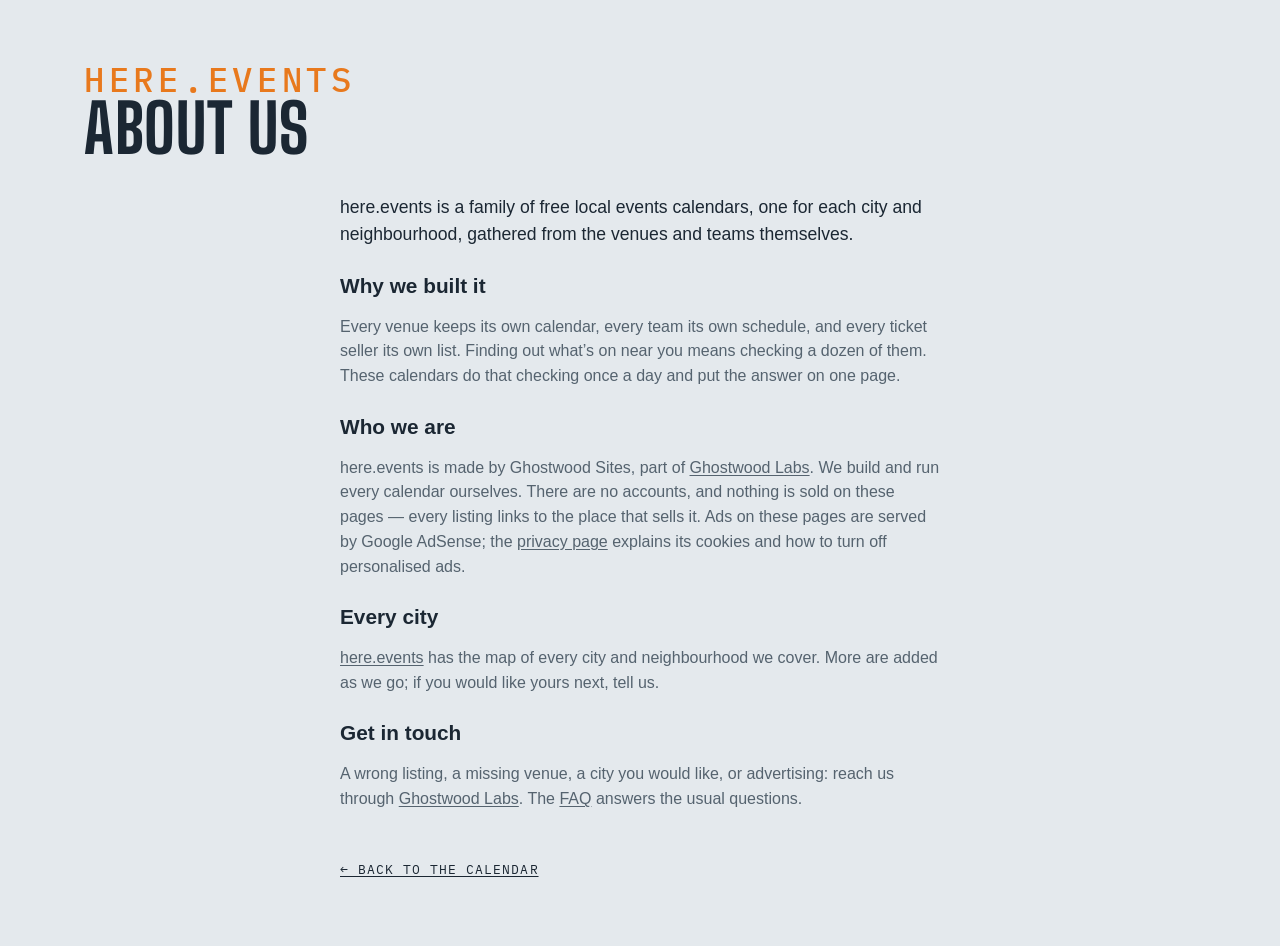
==== commit 8e23ef11: "Footer: a Privacy link to here.events/privacy/; About and FAQ name AdSense instead of "no ads that f" ====
--- a/site/about.html
+++ b/site/about.html
@@ -57,7 +57,7 @@
   <p>Every venue keeps its own calendar, every team its own schedule, and every ticket seller its own list. Finding out what’s on near you means checking a dozen of them. These calendars do that checking once a day and put the answer on one page.</p>
 
   <h2>Who we are</h2>
-  <p>here.events is made by Ghostwood Sites, part of <a href="https://ghostwoodlabs.com/" rel="noopener">Ghostwood Labs</a>. We build and run every calendar ourselves. There are no accounts and no ads that follow you, and nothing is sold on these pages — every listing links to the place that sells it.</p>
+  <p>here.events is made by Ghostwood Sites, part of <a href="https://ghostwoodlabs.com/" rel="noopener">Ghostwood Labs</a>. We build and run every calendar ourselves. There are no accounts, and nothing is sold on these pages — every listing links to the place that sells it. Ads on these pages are served by Google AdSense; the <a href="https://here.events/privacy/">privacy page</a> explains its cookies and how to turn off personalised ads.</p>
 
   <h2>Every city</h2>
   <p><a href="https://here.events/">here.events</a> has the map of every city and neighbourhood we cover. More are added as we go; if you would like yours next, tell us.</p>
--- a/site/styles.css
+++ b/site/styles.css
@@ -407,6 +407,10 @@
 .fp-preset { font-size: .8rem; padding: .4em .85em; min-height: 2rem; }
 .fp-preset:hover { border-color: var(--ink-soft); }
 .fp-preset.is-on { background: var(--ink); color: var(--sky); border-color: var(--ink); }
+/* the panel's foot: Apply, pinned to the bottom edge while the panel scrolls (2026-11-05) */
+.fp-foot { position: sticky; bottom: -1rem; z-index: 1; display: flex; justify-content: flex-end; margin: 1.1rem -1.1rem -1rem; padding: .7rem 1.1rem; background: var(--mist); border-top: 1px solid var(--line); }
+.fp-foot .fp-apply { font-size: .9rem; font-weight: 600; padding: .45em 1.6em; min-height: 2.25rem; background: var(--ink); color: var(--sky); border-color: var(--ink); }
+.fp-foot .fp-apply:hover { background: color-mix(in srgb, var(--ink) 85%, var(--sky)); }
 .fp-group h3 {
   white-space: nowrap; /* never wraps (Steve, 2026-09-22) */
   font-family: var(--mono); font-size: .68rem; text-transform: uppercase;
@@ -871,6 +875,7 @@
 .pop-filter { display: flex; justify-content: center; gap: .5em; align-items: center; cursor: pointer; font-weight: 600; font-size: .88rem; margin: 0 0 .8rem; }
 .pop-filter input { accent-color: var(--ink); }
 .pop-filter[hidden] { display: none; } /* an author display beats the hidden attribute: say it outright (Teams mode has no filter to include) */
+.pop-filter-note { margin: -.45rem 0 .9rem; font-size: .68rem; } /* the filter row's footnote: the calendar keeps the filters it was added with (2026-11-05) */
 
 /* ---- share / embed: a <details> in the footer that opens UPWARD, its body
    floating over the list ---- */
@@ -980,6 +985,7 @@
 footer .foot-link { order: 1; } /* Advertise, Embed, Sources */
 footer #embed { order: 2; }
 footer #sources { order: 3; } /* a page link since 2026-10-29, still last on the row */
+footer #contact { order: 4; } /* the mailto, after Sources (2026-11-05) */
 /* the Advertise link: dressed as the Sources / Embed labels, after them */
 footer .foot-link { position: relative; top: -.5px; display: inline-flex; align-items: center; gap: .4rem; /* measured half a pixel under its neighbours' labels (Steve, 2026-09-15) */ font-family: var(--mono); font-size: .9rem; text-transform: uppercase; letter-spacing: .08em; color: var(--ink); text-decoration: none; padding: .2rem 0; white-space: nowrap; }
 footer .foot-link:hover { color: var(--ink-soft); }
@@ -1966,16 +1972,20 @@
 .lm-road { fill: none; stroke: var(--road); stroke-linecap: round; stroke-linejoin: round; stroke-width: calc(var(--u, 1) * .6); opacity: .45; }
 .lm-road-primary, .lm-road-trunk { stroke-width: calc(var(--u, 1) * .9); opacity: .6; }
 .lm-road-motorway { stroke-width: calc(var(--u, 1) * 1.5); opacity: .8; }
+.lm-boundary { fill: none; stroke: var(--lm-dot); stroke-width: calc(var(--u, 1) * 1.3); stroke-dasharray: calc(var(--u, 1) * 6) calc(var(--u, 1) * 3.5); stroke-linecap: round; stroke-linejoin: round; opacity: .7; pointer-events: none; } /* the city's or neighbourhood's own line (build-local-map.mjs `boundary`): dashed, the map dots' orange, over the roads and under the labels and pins */
 .lm-town { font-family: var(--mono); font-weight: 500; letter-spacing: .08em; text-transform: uppercase; fill: var(--ink-soft); paint-order: stroke; stroke: var(--mist); stroke-width: calc(var(--u, 1) * 3); stroke-linejoin: round; pointer-events: none; }
 .lm-town-dot { fill: var(--ink-soft); }
 .lm-water-name { font-family: var(--body); font-style: italic; letter-spacing: .04em; fill: color-mix(in srgb, var(--ink) 55%, #4da3f0); pointer-events: none; }
 .lm-peak { fill: none; stroke: var(--ink-soft); stroke-width: calc(var(--u, 1) * 1.2); stroke-linejoin: round; }
 .lm-peak-name { font-family: var(--mono); letter-spacing: .06em; fill: var(--ink-soft); opacity: .8; paint-order: stroke; stroke: var(--mist); stroke-width: calc(var(--u, 1) * 3); pointer-events: none; }
+:root { --lm-dot: #e8791d; } /* the map's dots: the Ghostwood orange, one shade per theme (Steve, 2026-10-30) */
+:root[data-theme="dark"] { --lm-dot: #f08a33; }
+@media (prefers-color-scheme: dark) { :root:not([data-theme="light"]) { --lm-dot: #f08a33; } }
 .lm-pin { cursor: pointer; outline: none; }
-.lm-pin circle { stroke: var(--mist); stroke-width: calc(var(--u, 1) * 1.6); transition: stroke-width .12s; }
-.lm-pin.is-empty circle { fill: var(--mist); stroke: var(--pin); stroke-dasharray: calc(var(--u, 1) * 2) calc(var(--u, 1) * 2); } /* nothing upcoming under the filters: a hollow ring in the room's colour */
+.lm-pin circle { fill: var(--pin); stroke: var(--mist); stroke-width: calc(var(--u, 1) * 1.6); transition: stroke-width .12s; }
+.lm-pin.is-empty circle { fill: var(--mist); stroke: var(--pin); stroke-dasharray: calc(var(--u, 1) * 2) calc(var(--u, 1) * 2); } /* nothing upcoming under the filters: a hollow ring */
 .lm-pin:hover circle, .lm-pin:focus-visible circle, .lm-pin.is-open circle { stroke: var(--ink); stroke-width: calc(var(--u, 1) * 2.4); }
-.lm-pin .lm-n { font-family: var(--mono); font-weight: 700; fill: var(--mist); text-anchor: middle; pointer-events: none; }
+.lm-pin .lm-n { font-family: var(--mono); font-weight: 700; fill: #141a20; text-anchor: middle; pointer-events: none; }
 .lm-pin.is-empty .lm-n { fill: var(--pin); }
 .lm-pin .lm-name { font-family: var(--body); font-weight: 600; fill: var(--ink); paint-order: stroke; stroke: var(--mist); stroke-width: calc(var(--u, 1) * 3.2); stroke-linejoin: round; pointer-events: none; }
 .lm-pin.is-empty .lm-name { fill: var(--ink-soft); font-weight: 500; }
@@ -1987,19 +1997,24 @@
 .lm-zoom button[data-z="me"] { margin-top: .3rem; } /* the crosshair: the visitor's own spot, a little apart from the zoom */
 .lm-zoom button.is-busy { opacity: .5; cursor: progress; }
 .lm-zoom button[aria-pressed="true"] { color: #2f7fd6; border-color: #2f7fd6; }
-.lm-city { cursor: pointer; }
-.lm-city-dot { fill: #1f8a4c; stroke: #fff; stroke-width: calc(var(--u, 1) * 1.5); }
-.lm-sign-board { fill: #0f7a45; stroke: #fff; stroke-width: calc(var(--u, 1) * 1); } /* one thin white line as the board's edge (Steve, 2026-10-26: 'the white border should actually be the border') */
-.lm-sign-hit { fill: #fff; opacity: 0; }
-.lm-city:hover .lm-sign-hit, .lm-city:focus-visible .lm-sign-hit { opacity: .14; }
-.lm-sign-name, .lm-sign-mi { font-family: var(--body); font-weight: 700; letter-spacing: .01em; fill: #fff; pointer-events: none; }
-.lm-sign-name { letter-spacing: .03em; }
+.lm-zoom button[data-z="cities"] { margin-top: .3rem; } /* Switch City (and Switch Neighbourhood under it): the other sites, a little apart from the zoom — in place of the green signposts (Steve, 2026-10-31) */
+.lm-zoom button[aria-expanded="true"] { color: var(--ink); border-color: var(--ink); }
+.lm-switch .lm-sw-list { list-style: none; margin: .1rem 0 .35rem; padding: 0; }
+.lm-switch .lm-sw-row { display: flex; align-items: baseline; gap: .55rem; padding: .45rem .1rem; border-top: 1px solid var(--line); color: var(--ink); text-decoration: none; font: 500 .9rem/1.25 var(--body); }
+.lm-switch li:first-child .lm-sw-row { border-top: 0; }
+.lm-switch a.lm-sw-row:hover .lm-sw-name, .lm-switch a.lm-sw-row:focus-visible .lm-sw-name { text-decoration: underline; text-underline-offset: .15em; }
+.lm-switch .lm-sw-name { flex: 1; min-width: 0; overflow: hidden; text-overflow: ellipsis; white-space: nowrap; }
+.lm-switch .lm-sw-tag { flex: none; font-family: var(--mono); font-size: .62rem; letter-spacing: .08em; text-transform: uppercase; color: var(--ink-soft); }
+.lm-switch .lm-sw-far { flex: none; font-family: var(--mono); font-size: .72rem; letter-spacing: .04em; color: var(--ink-soft); }
+.lm-switch .is-here .lm-sw-row { font-weight: 700; }
+.lm-switch .is-here .lm-sw-row::after { content: '✓'; flex: none; color: var(--ink-soft); }
+.lm-caption .lm-reset { font: inherit; letter-spacing: inherit; text-transform: inherit; color: var(--ink); background: none; border: 0; border-bottom: 1px solid currentColor; border-radius: 0; padding: 0; cursor: pointer; } /* the filters leave nothing on the map: one tap back to the default (Steve, 2026-10-31) */
+.lm-caption .lm-reset[hidden] { display: none; }
 .lm-me-dot { fill: #2f7fd6; stroke: var(--mist); stroke-width: calc(var(--u, 1) * 2); }
 .lm-me-acc { fill: #2f7fd6; fill-opacity: .14; stroke: #2f7fd6; stroke-opacity: .45; stroke-width: calc(var(--u, 1) * .8); animation: lm-pulse 2.4s ease-out infinite; transform-box: fill-box; transform-origin: center; }
 @keyframes lm-pulse { 0% { fill-opacity: .22; } 100% { fill-opacity: .08; } }
 .lm-pin.is-city circle { opacity: .78; } /* the rest of the city on a neighbourhood map: a shade quieter than the neighbourhood's own rooms */
 .lm-pin.is-city .lm-name { font-weight: 500; fill: var(--ink-soft); }
-.lm-pin .lm-stack { stroke: var(--mist); stroke-width: calc(var(--u, 1) * 1.6); } /* a group of venues (Steve, 2026-10-28): the next venues' discs peek out behind the first */
 .lm-pin.is-group .lm-name { font-weight: 700; }
 /* a group's card: one row a venue, folded like a reddit thread — [+] opens its next events under a thread line, [–] folds them */
 .lm-pop .lm-tree { margin: 0 0 .3rem; }
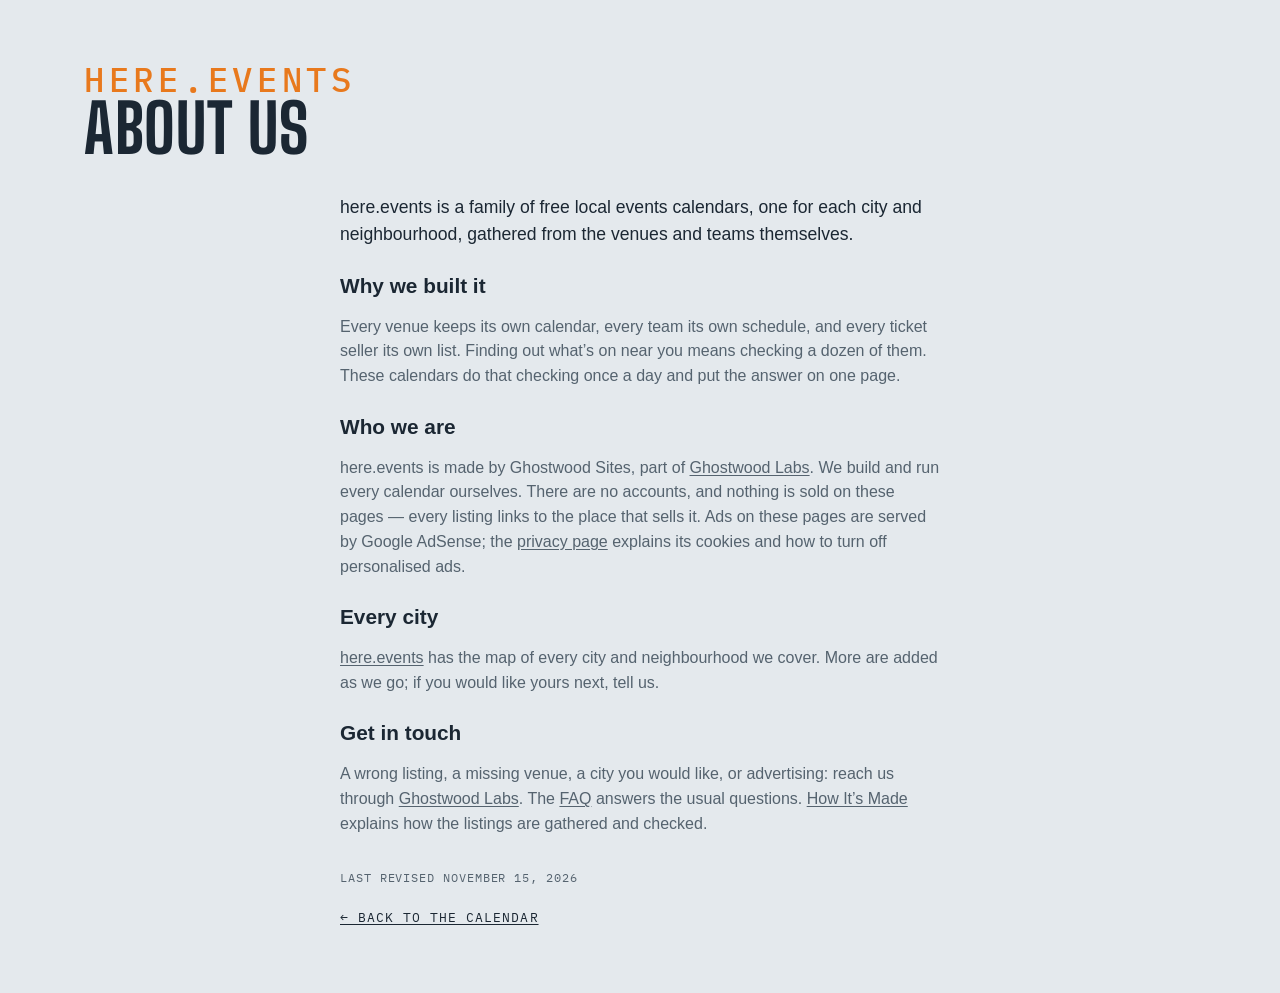
==== commit 00acb38f: "How It's Made page, Updated line, truthful sitemap dates A page on how the calendar is curated, link" ====
--- a/site/about.html
+++ b/site/about.html
@@ -63,8 +63,9 @@
   <p><a href="https://here.events/">here.events</a> has the map of every city and neighbourhood we cover. More are added as we go; if you would like yours next, tell us.</p>
 
   <h2>Get in touch</h2>
-  <p>A wrong listing, a missing venue, a city you would like, or advertising: reach us through <a href="https://ghostwoodlabs.com/" rel="noopener">Ghostwood Labs</a>. The <a href="faq.html">FAQ</a> answers the usual questions.</p>
+  <p>A wrong listing, a missing venue, a city you would like, or advertising: reach us through <a href="https://ghostwoodlabs.com/" rel="noopener">Ghostwood Labs</a>. The <a href="faq.html">FAQ</a> answers the usual questions. <a href="how.html">How It’s Made</a> explains how the listings are gathered and checked.</p>
 
+  <p class="ad-revised">Last revised <time datetime="2026-11-15">November 15, 2026</time></p>
   <a class="ad-back" href="./">← Back to the calendar</a>
 </main>
 </body>
--- a/site/styles.css
+++ b/site/styles.css
@@ -1000,6 +1000,11 @@
 .ad-page p, .ad-page li { color: var(--ink-soft); line-height: 1.55; }
 .ad-page ul { padding-left: 1.2rem; }
 .ad-page .ad-lead { font-size: 1.1rem; color: var(--ink); }
+.updated { margin: 1rem 0 -.6rem; font-family: var(--mono); font-size: .72rem; letter-spacing: .08em; text-transform: uppercase; color: var(--ink-soft); }
+.updated a { color: var(--ink); }
+body:has(#mapView:not([hidden])) .updated { display: none; }
+.ad-page .ad-revised { margin-top: 2rem; font-family: var(--mono); font-size: .72rem; letter-spacing: .08em; text-transform: uppercase; }
+.ad-page .ad-revised + .ad-back { margin-top: .6rem; }
 .ad-page .ad-back { display: inline-block; margin-top: 2rem; font-family: var(--mono); font-size: .8rem; text-transform: uppercase; letter-spacing: .08em; color: var(--ink); }
 footer .share summary { font-size: .9rem; white-space: nowrap; }
 .foot-inner.is-tight .share summary span, .foot-inner.is-tighter .gw-credit {
